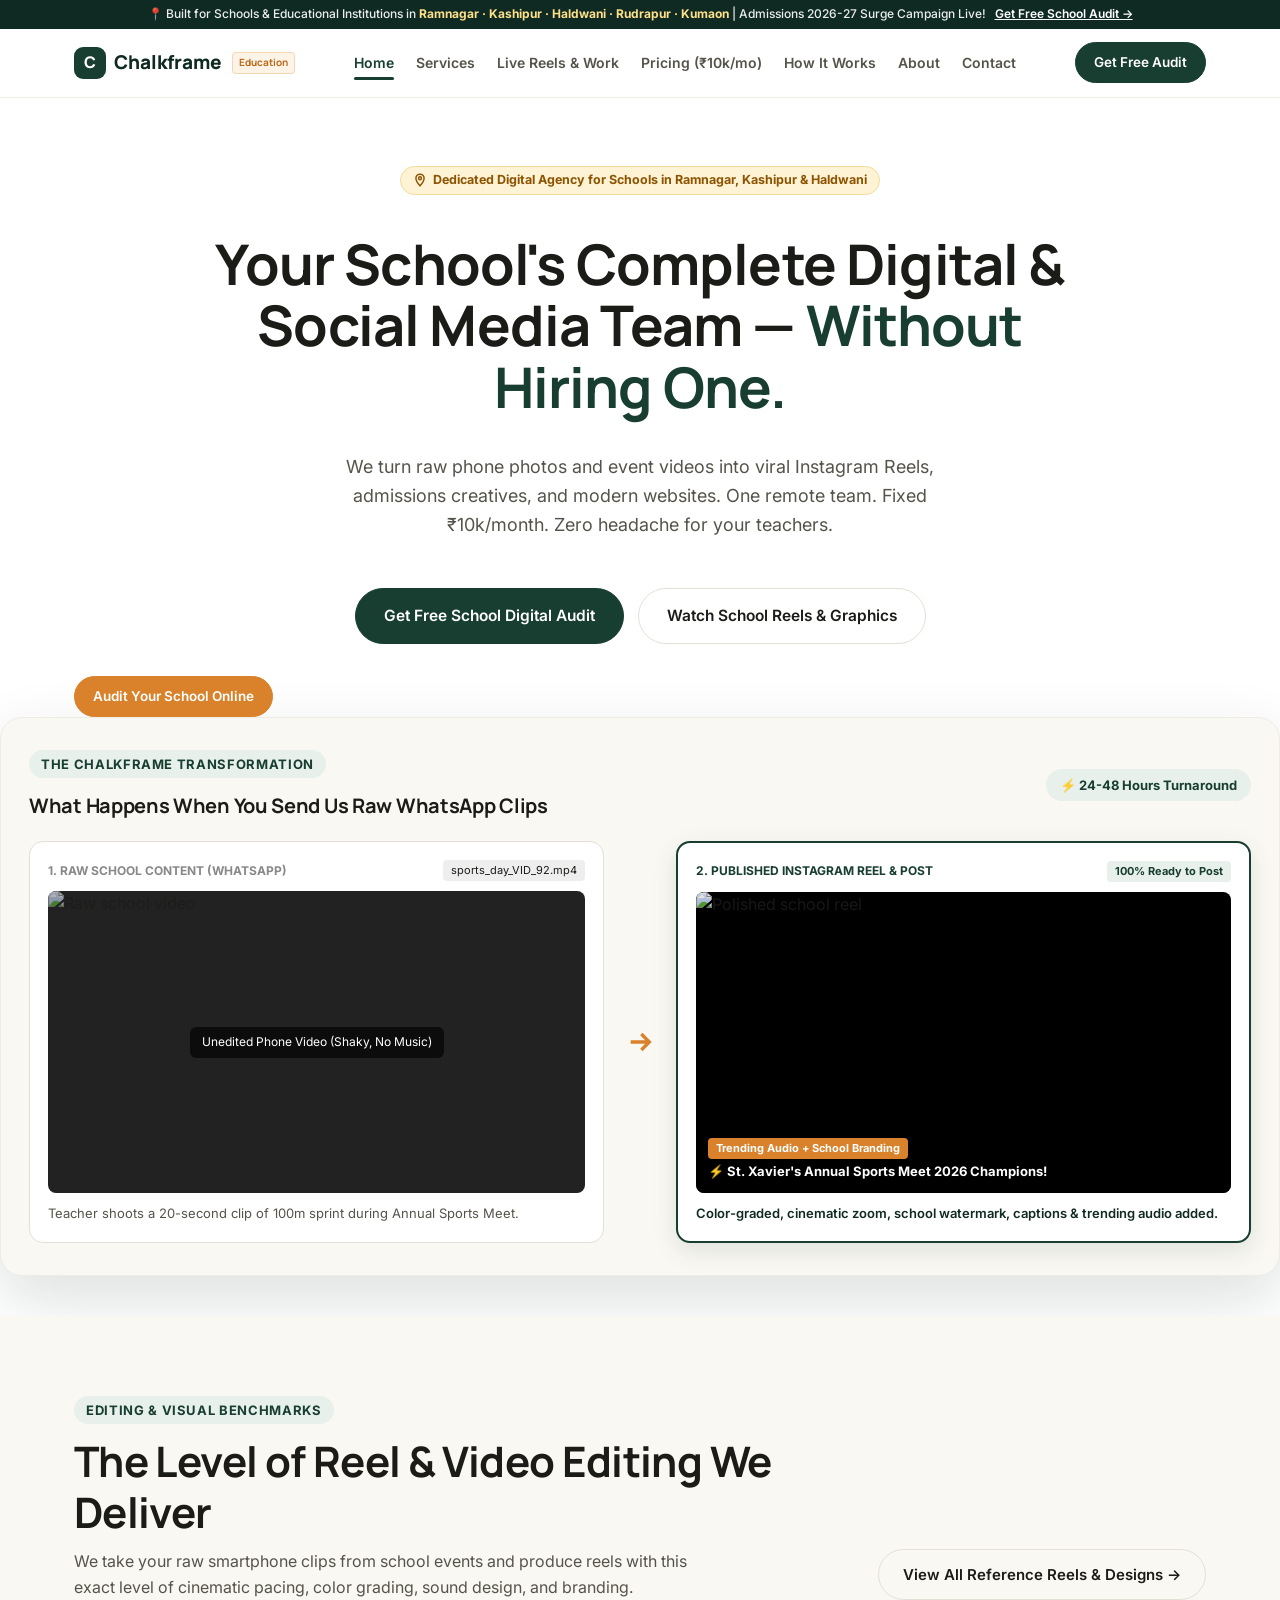
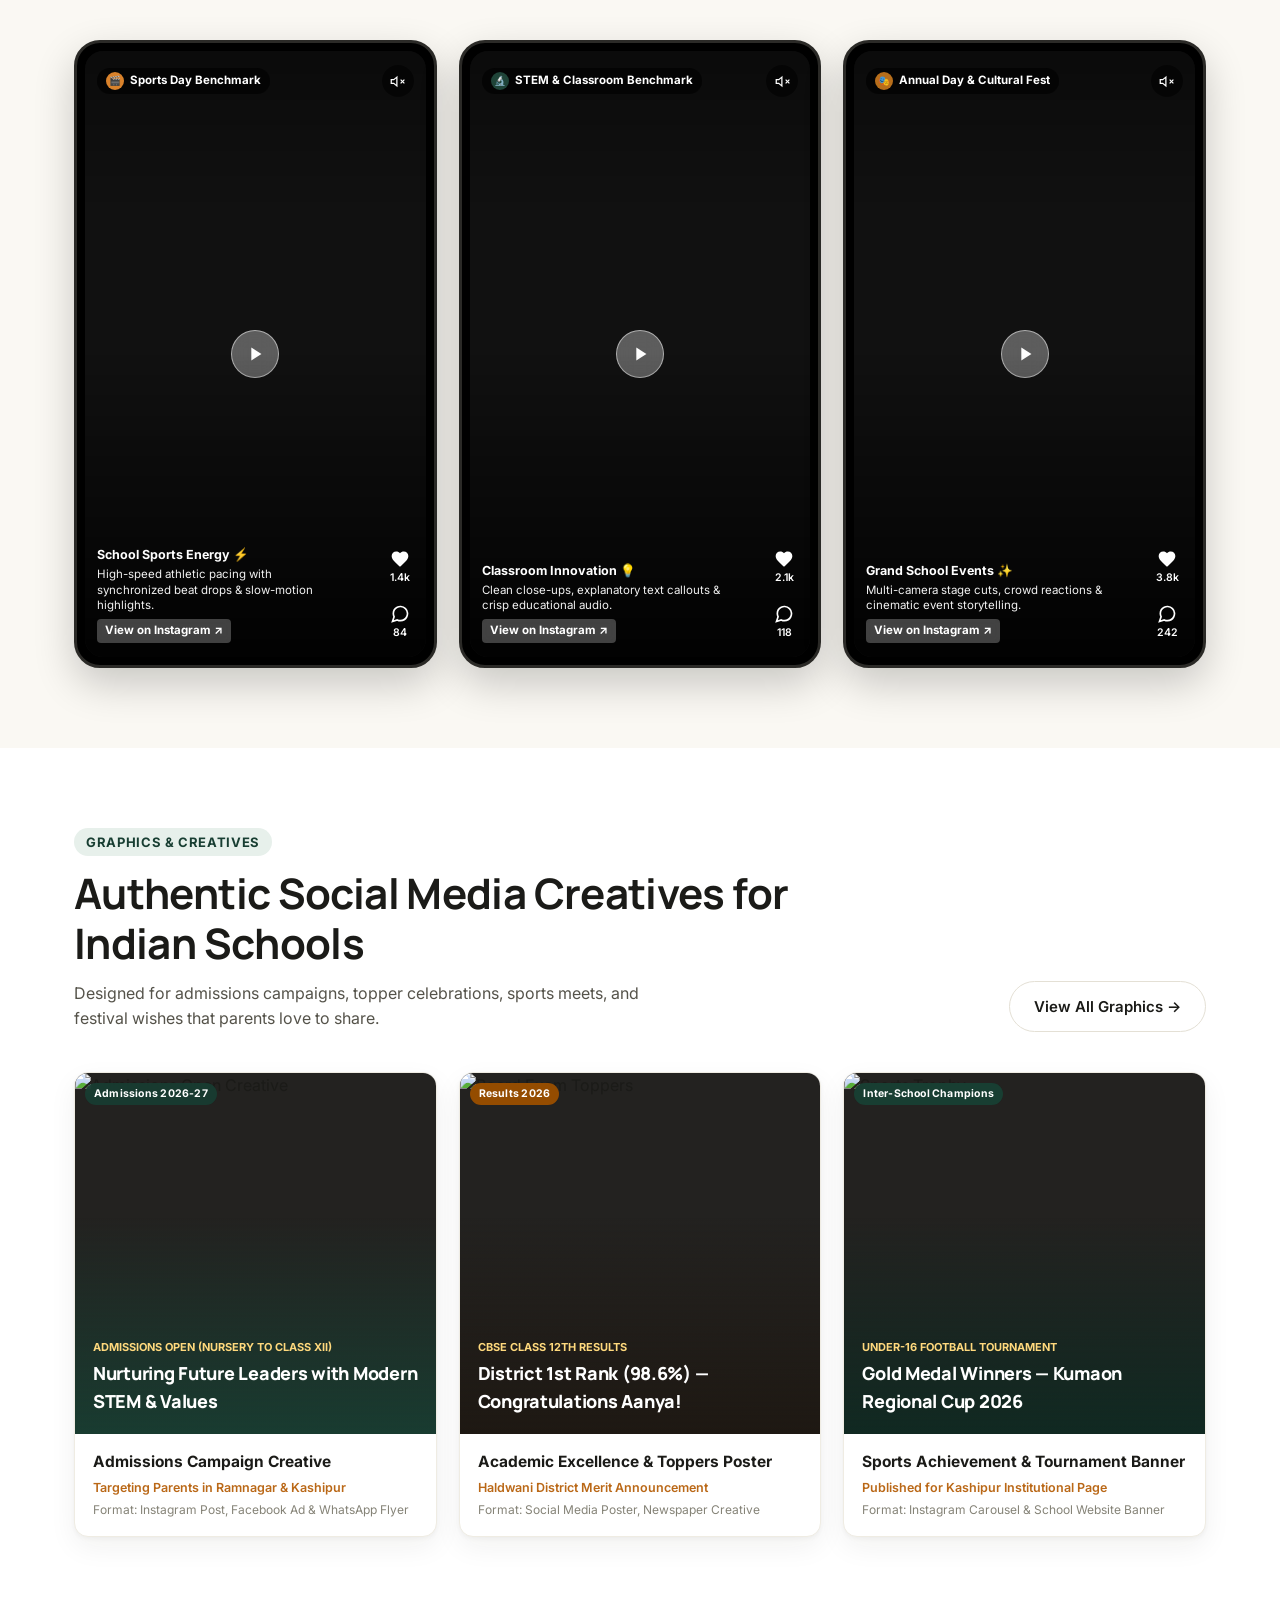
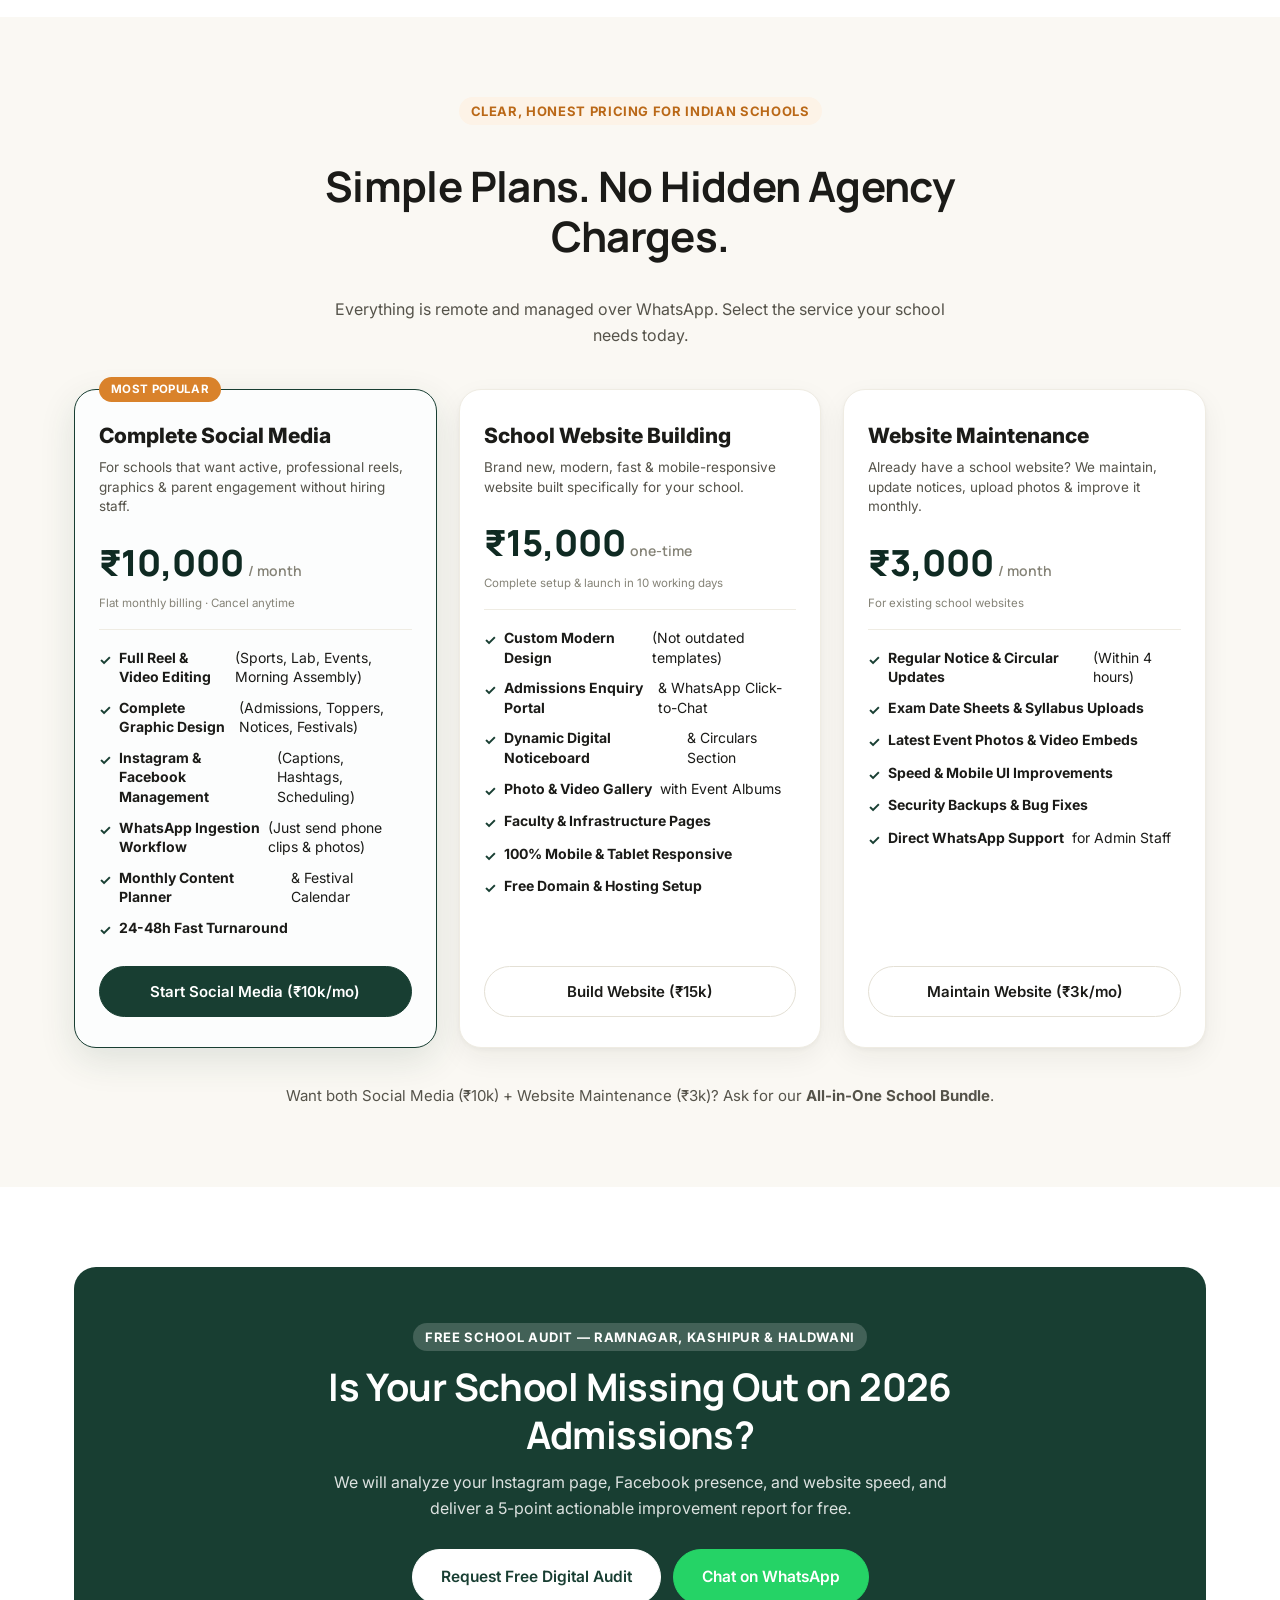
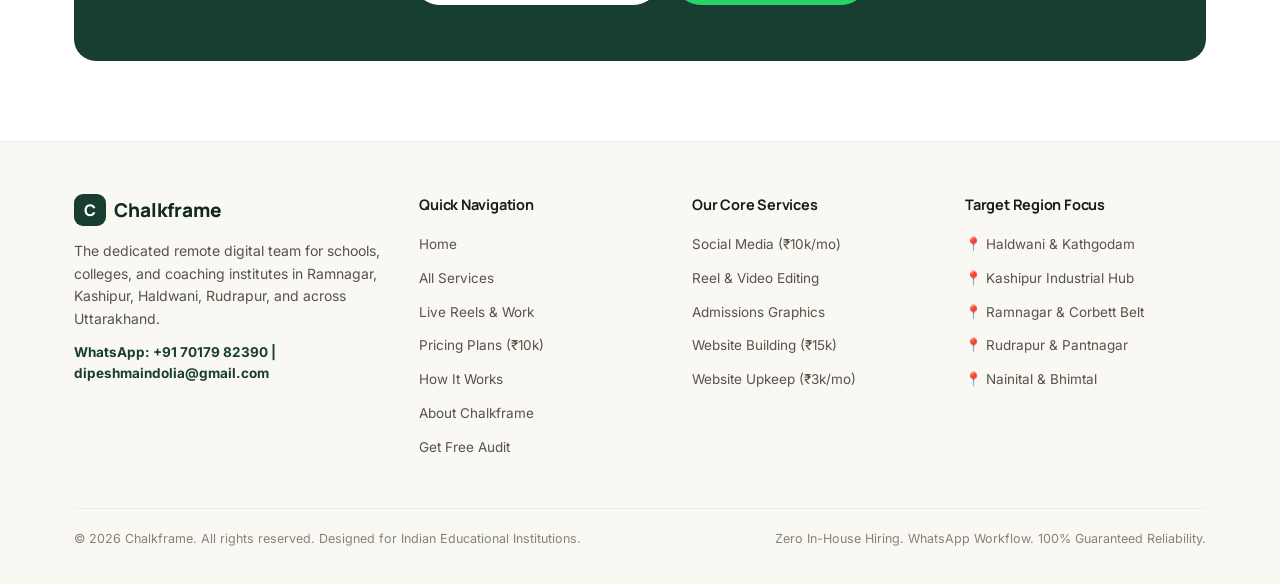
==== index.html @ 644c6abd "feat(reels): replace starting reels with new Instagram reference links (Dcc6loZgeNt, DcQQPinu0R0, Da" ====
<!DOCTYPE html>
<html lang="en">
<head>
<meta charset="UTF-8">
<meta name="viewport" content="width=device-width, initial-scale=1.0">
<title>Chalkframe — Remote Digital Team for Schools in Haldwani, Kashipur & Ramnagar</title>
<meta name="description" content="Chalkframe handles complete social media (₹10k/mo), reel editing, graphic design, website building (₹15k) and website maintenance (₹3k/mo) for Indian schools in Haldwani, Kashipur, Ramnagar.">
<link rel="preconnect" href="https://fonts.googleapis.com">
<link rel="preconnect" href="https://fonts.gstatic.com" crossorigin>
<link href="https://fonts.googleapis.com/css2?family=Manrope:wght@500;600;700;800&family=Inter:wght@400;500;600;700&display=swap" rel="stylesheet">
<link rel="stylesheet" href="css/style.css">
</head>
<body>
<div class="top-bar">
  <span>📍 Built for Schools & Educational Institutions in <strong>Ramnagar · Kashipur · Haldwani · Rudrapur · Kumaon</strong> | Admissions 2026-27 Surge Campaign Live! <a href="contact.html">Get Free School Audit →</a></span>
</div>
<header id="siteHeader">
  <nav class="wrap">
    <a href="index.html" class="brand">
      <span class="brand-mark">C</span>Chalkframe<span class="brand-tag">Education</span>
    </a>
    <div class="nav-links">
      <a href="index.html" class="active">Home</a>
      <a href="services.html" class="">Services</a>
      <a href="portfolio.html" class="">Live Reels &amp; Work</a>
      <a href="pricing.html" class="">Pricing (₹10k/mo)</a>
      <a href="how-it-works.html" class="">How It Works</a>
      <a href="about.html" class="">About</a>
      <a href="contact.html" class="">Contact</a>
    </div>
    <div class="nav-right">
      <a href="contact.html" class="btn btn-primary btn-sm">Get Free Audit</a>
      <button class="menu-btn" id="menuBtn" aria-label="Toggle navigation menu" aria-expanded="false">
        <span class="hamburger-icon"></span>
      </button>
    </div>
  </nav>
</header>

<!-- MOBILE NAVIGATION DRAWER (FULL-SCREEN, HIGH-CONTRAST & TOUCH-FRIENDLY) -->
<div class="mobile-drawer" id="mobileMenu" aria-hidden="true">
  <div class="mobile-drawer-header">
    <a href="index.html" class="brand">
      <span class="brand-mark">C</span>Chalkframe<span class="brand-tag">Menu</span>
    </a>
    <button class="close-menu-btn" id="closeMenuBtn" aria-label="Close navigation menu">
      ✕ Close
    </button>
  </div>
  <div class="mobile-drawer-content">
    <div class="mobile-drawer-links">
      <a href="index.html" class="mobile-nav-link active">
        <span class="nav-icon">🏠</span>
        <div class="nav-link-text">
          <div class="nav-link-title">Home</div>
          <div class="nav-link-sub">Overview, transformation &amp; highlights</div>
        </div>
      </a>
      <a href="services.html" class="mobile-nav-link ">
        <span class="nav-icon">⚡</span>
        <div class="nav-link-text">
          <div class="nav-link-title">All Services</div>
          <div class="nav-link-sub">Social media, reels, graphics &amp; websites</div>
        </div>
      </a>
      <a href="portfolio.html" class="mobile-nav-link ">
        <span class="nav-icon">🎬</span>
        <div class="nav-link-text">
          <div class="nav-link-title">Live Reels &amp; Work</div>
          <div class="nav-link-sub">Playable video reels &amp; poster designs</div>
        </div>
      </a>
      <a href="pricing.html" class="mobile-nav-link ">
        <span class="nav-icon">💰</span>
        <div class="nav-link-text">
          <div class="nav-link-title">Pricing Plans</div>
          <div class="nav-link-sub">₹10k Social Media · ₹15k Website · ₹3k Maint.</div>
        </div>
      </a>
      <a href="how-it-works.html" class="mobile-nav-link ">
        <span class="nav-icon">🔄</span>
        <div class="nav-link-text">
          <div class="nav-link-title">How It Works</div>
          <div class="nav-link-sub">Simple WhatsApp workflow &amp; turnaround SLAs</div>
        </div>
      </a>
      <a href="about.html" class="mobile-nav-link ">
        <span class="nav-icon">🏫</span>
        <div class="nav-link-text">
          <div class="nav-link-title">About Chalkframe</div>
          <div class="nav-link-sub">Our mission for Kumaon &amp; Indian schools</div>
        </div>
      </a>
      <a href="contact.html" class="mobile-nav-link ">
        <span class="nav-icon">📞</span>
        <div class="nav-link-text">
          <div class="nav-link-title">Contact &amp; Free Audit</div>
          <div class="nav-link-sub">Get your 5-point school digital report</div>
        </div>
      </a>
    </div>

    <div class="mobile-drawer-cta">
      <a href="contact.html" class="btn btn-primary btn-lg" style="width: 100%; margin-bottom: 10px;">
        ⚡ Get Free School Audit
      </a>
      <a href="https://wa.me/917017982390?text=Hello%20Chalkframe,%20we%20want%20to%20know%20about%20your%20school%20social%20media%20and%20website%20services." class="btn btn-whatsapp btn-lg" target="_blank" rel="noopener" style="width: 100%;">
        💬 Chat on WhatsApp
      </a>
    </div>
  </div>
</div>
<main>
  <!-- HERO SECTION -->
  <section style="padding: 68px 0 40px;">
    <div class="wrap">
      <div class="section-head center" style="margin-bottom: 32px;">
        <div class="regional-badge">
          <svg width="14" height="14" viewBox="0 0 24 24" fill="none" stroke="currentColor" stroke-width="2.5"><path d="M12 2C8.13 2 5 5.13 5 9c0 5.25 7 13 7 13s7-7.75 7-13c0-3.87-3.13-7-7-7z"/><circle cx="12" cy="9" r="2.5"/></svg>
          Dedicated Digital Agency for Schools in Ramnagar, Kashipur &amp; Haldwani
        </div>
        <h1 style="font-size: clamp(32px, 5.2vw, 56px); line-height: 1.1; max-width: 860px; text-align: center;">
          Your School's Complete Digital &amp; Social Media Team — <span style="color: var(--pine);">Without Hiring One.</span>
        </h1>
        <p class="section-sub" style="font-size: 18px; text-align: center; max-width: 660px;">
          We turn raw phone photos and event videos into viral Instagram Reels, admissions creatives, and modern websites. One remote team. Fixed ₹10k/month. Zero headache for your teachers.
        </p>
        <div style="display: flex; gap: 14px; justify-content: center; margin-top: 24px; flex-wrap: wrap;">
          <a href="contact.html" class="btn btn-primary btn-lg">Get Free School Digital Audit</a>
          <a href="portfolio.html" class="btn btn-ghost btn-lg">Watch School Reels &amp; Graphics</a>
        </div>
      </div>

      
        <a href="contact.html" class="btn btn-secondary btn-sm" style="flex:none;">Audit Your School Online</a>
      </div>

      <!-- BEFORE & AFTER CONTENT TRANSFORMATION BOX -->
      <div style="background: var(--paper-warm); border: 1.5px solid var(--border-soft); border-radius: var(--radius-l); padding: 32px 28px; box-shadow: var(--shadow-panel);" class="reveal">
        <div style="display: flex; justify-content: space-between; align-items: center; margin-bottom: 20px; flex-wrap: wrap; gap: 12px;">
          <div>
            <span class="eyebrow">The Chalkframe Transformation</span>
            <h3 style="font-size: 20px;">What Happens When You Send Us Raw WhatsApp Clips</h3>
          </div>
          <div style="background: var(--pine-tint); color: var(--pine); font-weight: 700; font-size: 13px; padding: 6px 14px; border-radius: 999px;">
            ⚡ 24-48 Hours Turnaround
          </div>
        </div>

        <div style="display: grid; grid-template-columns: 1fr auto 1fr; gap: 20px; align-items: center;" class="reveal">
          <div style="background: #fff; border: 1px solid var(--border); border-radius: var(--radius-m); padding: 18px;">
            <div style="display: flex; align-items: center; justify-content: space-between; margin-bottom: 10px;">
              <span style="font-size: 12px; font-weight: 700; color: #888; text-transform: uppercase;">1. Raw School Content (WhatsApp)</span>
              <span style="font-size: 11px; background: #eee; padding: 2px 8px; border-radius: 4px;">sports_day_VID_92.mp4</span>
            </div>
            <div style="position: relative; aspect-ratio: 16/9; background: #222; border-radius: 8px; overflow: hidden; display: flex; align-items: center; justify-content: center;">
              <img src="https://images.unsplash.com/photo-1577896851231-70ef18881754?w=600&auto=format&fit=crop&q=80" alt="Raw school video" style="width: 100%; height: 100%; object-fit: cover; opacity: 0.65;">
              <div style="position: absolute; background: rgba(0,0,0,0.65); padding: 6px 12px; border-radius: 6px; color: #fff; font-size: 12px;">
                Unedited Phone Video (Shaky, No Music)
              </div>
            </div>
            <p style="font-size: 13px; color: var(--ink-soft); margin-top: 10px;">
              Teacher shoots a 20-second clip of 100m sprint during Annual Sports Meet.
            </p>
          </div>

          <div style="color: var(--marigold); font-size: 28px; font-weight: 800; text-align: center;">
            <svg width="32" height="32" viewBox="0 0 24 24" fill="none" stroke="currentColor" stroke-width="2.5"><path d="M5 12h14M13 6l6 6-6 6"/></svg>
          </div>

          <div style="background: #fff; border: 2px solid var(--pine); border-radius: var(--radius-m); padding: 18px; box-shadow: 0 8px 24px rgba(24, 62, 50, 0.12);">
            <div style="display: flex; align-items: center; justify-content: space-between; margin-bottom: 10px;">
              <span style="font-size: 12px; font-weight: 700; color: var(--pine); text-transform: uppercase;">2. Published Instagram Reel &amp; Post</span>
              <span style="font-size: 11px; background: var(--pine-tint); color: var(--pine); padding: 2px 8px; border-radius: 4px; font-weight: 700;">100% Ready to Post</span>
            </div>
            <div style="position: relative; aspect-ratio: 16/9; background: #000; border-radius: 8px; overflow: hidden; display: flex; align-items: center; justify-content: center;">
              <img src="https://images.unsplash.com/photo-1546410531-bb4caa6b424d?w=600&auto=format&fit=crop&q=80" alt="Polished school reel" style="width: 100%; height: 100%; object-fit: cover;">
              <div style="position: absolute; inset: 0; background: linear-gradient(180deg, rgba(0,0,0,0.1), rgba(0,0,0,0.7)); display: flex; flex-direction: column; justify-content: flex-end; padding: 12px; color: #fff;">
                <span style="font-size: 11px; background: var(--marigold); color: #fff; padding: 2px 8px; border-radius: 4px; display: inline-block; width: fit-content; font-weight: 700;">Trending Audio + School Branding</span>
                <span style="font-size: 13px; font-weight: 700; margin-top: 2px;">⚡ St. Xavier's Annual Sports Meet 2026 Champions!</span>
              </div>
            </div>
            <p style="font-size: 13px; color: var(--pine-dark); margin-top: 10px; font-weight: 600;">
              Color-graded, cinematic zoom, school watermark, captions &amp; trending audio added.
            </p>
          </div>
        </div>
      </div>
    </div>
  </section>

    <!-- LIVE REELS & PRODUCTION BENCHMARKS -->
  <section class="bg-warm">
    <div class="wrap">
      <div class="section-head">
        <div>
          <span class="eyebrow">Editing &amp; Visual Benchmarks</span>
          <h2 class="section-title reveal">The Level of Reel &amp; Video Editing We Deliver</h2>
          <p class="section-sub reveal">We take your raw smartphone clips from school events and produce reels with this exact level of cinematic pacing, color grading, sound design, and branding.</p>
        </div>
        <a href="portfolio.html" class="btn btn-ghost">View All Reference Reels &amp; Designs →</a>
      </div>

      <div class="reels-grid">
        <!-- Reel 1 -->
        <div class="reel-phone-frame reveal">
          <div class="reel-screen">
            <video class="reel-video" loop playsinline webkit-playsinline muted poster="https://images.unsplash.com/photo-1526676037777-05a232554f77?w=500&auto=format&fit=crop&q=80">
              <source src="https://assets.mixkit.co/videos/preview/mixkit-kids-playing-and-running-in-a-field-41120-large.mp4" type="video/mp4">
            </video>
            <div class="reel-center-play">
              <svg width="22" height="22" viewBox="0 0 24 24" fill="white"><path d="M8 5v14l11-7z"/></svg>
            </div>
            <div class="reel-overlay">
              <div class="reel-top-bar">
                <div class="reel-school-tag">
                  <div class="school-avatar">🎬</div>
                  <span>Sports Day Benchmark</span>
                </div>
                <div class="reel-sound-icon" title="Toggle Sound">
                  <svg width="15" height="15" viewBox="0 0 24 24" fill="none" stroke="currentColor" stroke-width="2"><path d="M11 5L6 9H2v6h4l5 4V5z"/><line x1="23" y1="9" x2="17" y2="15"/><line x1="17" y1="9" x2="23" y2="15"/></svg>
                </div>
              </div>
              <div class="reel-bottom">
                <div class="reel-caption-side">
                  <div class="school-name">School Sports Energy ⚡</div>
                  <div class="reel-desc">High-speed athletic pacing with synchronized beat drops &amp; slow-motion highlights.</div>
                  <a href="https://www.instagram.com/reel/Dcc6loZgeNt/" target="_blank" rel="noopener" style="display:inline-flex; align-items:center; gap:4px; font-size:11.5px; background:rgba(255,255,255,0.25); backdrop-filter:blur(6px); padding:3px 8px; border-radius:4px; margin-top:5px; color:#fff; font-weight:700; pointer-events:auto;">
                    View on Instagram ↗
                  </a>
                </div>
                <div class="reel-action-bar">
                  <button class="reel-action-btn like-btn">
                    <svg viewBox="0 0 24 24" fill="currentColor"><path d="M12 21.35l-1.45-1.32C5.4 15.36 2 12.28 2 8.5 2 5.42 4.42 3 7.5 3c1.74 0 3.41.81 4.5 2.09C13.09 3.81 14.76 3 16.5 3 19.58 3 22 5.42 22 8.5c0 3.78-3.4 6.86-8.55 11.54L12 21.35z"/></svg>
                    <span class="like-count">1.4k</span>
                  </button>
                  <button class="reel-action-btn">
                    <svg viewBox="0 0 24 24" fill="none" stroke="currentColor" stroke-width="2"><path d="M21 11.5a8.38 8.38 0 0 1-.9 3.8 8.5 8.5 0 0 1-7.6 4.7 8.38 8.38 0 0 1-3.8-.9L3 21l1.9-5.7a8.38 8.38 0 0 1-.9-3.8 8.5 8.5 0 0 1 4.7-7.6 8.38 8.38 0 0 1 3.8-.9h.5a8.48 8.48 0 0 1 8 8v.5z"/></svg>
                    <span>84</span>
                  </button>
                </div>
              </div>
            </div>
          </div>
        </div>

        <!-- Reel 2 -->
        <div class="reel-phone-frame reveal">
          <div class="reel-screen">
            <video class="reel-video" loop playsinline webkit-playsinline muted poster="https://images.unsplash.com/photo-1532094349884-543bc11b234d?w=500&auto=format&fit=crop&q=80">
              <source src="https://assets.mixkit.co/videos/preview/mixkit-young-students-working-together-in-a-classroom-42417-large.mp4" type="video/mp4">
            </video>
            <div class="reel-center-play">
              <svg width="22" height="22" viewBox="0 0 24 24" fill="white"><path d="M8 5v14l11-7z"/></svg>
            </div>
            <div class="reel-overlay">
              <div class="reel-top-bar">
                <div class="reel-school-tag">
                  <div class="school-avatar" style="background:#1F4438;">🔬</div>
                  <span>STEM &amp; Classroom Benchmark</span>
                </div>
                <div class="reel-sound-icon" title="Toggle Sound">
                  <svg width="15" height="15" viewBox="0 0 24 24" fill="none" stroke="currentColor" stroke-width="2"><path d="M11 5L6 9H2v6h4l5 4V5z"/><line x1="23" y1="9" x2="17" y2="15"/><line x1="17" y1="9" x2="23" y2="15"/></svg>
                </div>
              </div>
              <div class="reel-bottom">
                <div class="reel-caption-side">
                  <div class="school-name">Classroom Innovation 💡</div>
                  <div class="reel-desc">Clean close-ups, explanatory text callouts &amp; crisp educational audio.</div>
                  <a href="https://www.instagram.com/reel/DcQQPinu0R0/" target="_blank" rel="noopener" style="display:inline-flex; align-items:center; gap:4px; font-size:11.5px; background:rgba(255,255,255,0.25); backdrop-filter:blur(6px); padding:3px 8px; border-radius:4px; margin-top:5px; color:#fff; font-weight:700; pointer-events:auto;">
                    View on Instagram ↗
                  </a>
                </div>
                <div class="reel-action-bar">
                  <button class="reel-action-btn like-btn">
                    <svg viewBox="0 0 24 24" fill="currentColor"><path d="M12 21.35l-1.45-1.32C5.4 15.36 2 12.28 2 8.5 2 5.42 4.42 3 7.5 3c1.74 0 3.41.81 4.5 2.09C13.09 3.81 14.76 3 16.5 3 19.58 3 22 5.42 22 8.5c0 3.78-3.4 6.86-8.55 11.54L12 21.35z"/></svg>
                    <span class="like-count">2.1k</span>
                  </button>
                  <button class="reel-action-btn">
                    <svg viewBox="0 0 24 24" fill="none" stroke="currentColor" stroke-width="2"><path d="M21 11.5a8.38 8.38 0 0 1-.9 3.8 8.5 8.5 0 0 1-7.6 4.7 8.38 8.38 0 0 1-3.8-.9L3 21l1.9-5.7a8.38 8.38 0 0 1-.9-3.8 8.5 8.5 0 0 1 4.7-7.6 8.38 8.38 0 0 1 3.8-.9h.5a8.48 8.48 0 0 1 8 8v.5z"/></svg>
                    <span>118</span>
                  </button>
                </div>
              </div>
            </div>
          </div>
        </div>

        <!-- Reel 3 -->
        <div class="reel-phone-frame reveal">
          <div class="reel-screen">
            <video class="reel-video" loop playsinline webkit-playsinline muted poster="https://images.unsplash.com/photo-1511671782779-c97d3d27a1d4?w=500&auto=format&fit=crop&q=80">
              <source src="https://assets.mixkit.co/videos/preview/mixkit-group-of-students-cheering-in-a-hall-42416-large.mp4" type="video/mp4">
            </video>
            <div class="reel-center-play">
              <svg width="22" height="22" viewBox="0 0 24 24" fill="white"><path d="M8 5v14l11-7z"/></svg>
            </div>
            <div class="reel-overlay">
              <div class="reel-top-bar">
                <div class="reel-school-tag">
                  <div class="school-avatar" style="background:#B76E1B;">🎭</div>
                  <span>Annual Day &amp; Cultural Fest</span>
                </div>
                <div class="reel-sound-icon" title="Toggle Sound">
                  <svg width="15" height="15" viewBox="0 0 24 24" fill="none" stroke="currentColor" stroke-width="2"><path d="M11 5L6 9H2v6h4l5 4V5z"/><line x1="23" y1="9" x2="17" y2="15"/><line x1="17" y1="9" x2="23" y2="15"/></svg>
                </div>
              </div>
              <div class="reel-bottom">
                <div class="reel-caption-side">
                  <div class="school-name">Grand School Events ✨</div>
                  <div class="reel-desc">Multi-camera stage cuts, crowd reactions &amp; cinematic event storytelling.</div>
                  <a href="https://www.instagram.com/reel/DavFQk2DOOT/" target="_blank" rel="noopener" style="display:inline-flex; align-items:center; gap:4px; font-size:11.5px; background:rgba(255,255,255,0.25); backdrop-filter:blur(6px); padding:3px 8px; border-radius:4px; margin-top:5px; color:#fff; font-weight:700; pointer-events:auto;">
                    View on Instagram ↗
                  </a>
                </div>
                <div class="reel-action-bar">
                  <button class="reel-action-btn like-btn">
                    <svg viewBox="0 0 24 24" fill="currentColor"><path d="M12 21.35l-1.45-1.32C5.4 15.36 2 12.28 2 8.5 2 5.42 4.42 3 7.5 3c1.74 0 3.41.81 4.5 2.09C13.09 3.81 14.76 3 16.5 3 19.58 3 22 5.42 22 8.5c0 3.78-3.4 6.86-8.55 11.54L12 21.35z"/></svg>
                    <span class="like-count">3.8k</span>
                  </button>
                  <button class="reel-action-btn">
                    <svg viewBox="0 0 24 24" fill="none" stroke="currentColor" stroke-width="2"><path d="M21 11.5a8.38 8.38 0 0 1-.9 3.8 8.5 8.5 0 0 1-7.6 4.7 8.38 8.38 0 0 1-3.8-.9L3 21l1.9-5.7a8.38 8.38 0 0 1-.9-3.8 8.5 8.5 0 0 1 4.7-7.6 8.38 8.38 0 0 1 3.8-.9h.5a8.48 8.48 0 0 1 8 8v.5z"/></svg>
                    <span>242</span>
                  </button>
                </div>
              </div>
            </div>
          </div>
        </div>
      </div>
    </div>
  </section>

  <!-- INDIAN SCHOOL GRAPHICS SHOWCASE -->
  <section>
    <div class="wrap">
      <div class="section-head">
        <div>
          <span class="eyebrow">Graphics &amp; Creatives</span>
          <h2 class="section-title reveal">Authentic Social Media Creatives for Indian Schools</h2>
          <p class="section-sub reveal">Designed for admissions campaigns, topper celebrations, sports meets, and festival wishes that parents love to share.</p>
        </div>
        <a href="portfolio.html" class="btn btn-ghost">View All Graphics →</a>
      </div>

      <div class="graphics-grid">
        <!-- Graphic 1: Admissions Open 2026-27 -->
        <div class="graphic-card reveal">
          <div class="graphic-poster-wrap">
            <img class="graphic-img" src="https://images.unsplash.com/photo-1580582932707-520aed937b7b?w=600&auto=format&fit=crop&q=80" alt="Admissions Open Creative">
            <span class="graphic-badge-tag">Admissions 2026-27</span>
            <div style="position: absolute; inset: 0; background: linear-gradient(180deg, transparent 40%, rgba(24,62,50,0.92) 100%); display: flex; flex-direction: column; justify-content: flex-end; padding: 18px; color: #fff;">
              <span style="font-size: 11px; color: #FFD97D; font-weight: 700; text-transform: uppercase;">Admissions Open (Nursery to Class XII)</span>
              <h4 style="font-size: 18px; font-weight: 800; color: #fff; margin-top: 4px;">Nurturing Future Leaders with Modern STEM &amp; Values</h4>
            </div>
          </div>
          <div class="graphic-info">
            <div class="graphic-title">Admissions Campaign Creative</div>
            <div class="graphic-location">Targeting Parents in Ramnagar &amp; Kashipur</div>
            <div class="graphic-meta">Format: Instagram Post, Facebook Ad &amp; WhatsApp Flyer</div>
          </div>
        </div>

        <!-- Graphic 2: Board Exam Toppers -->
        <div class="graphic-card reveal">
          <div class="graphic-poster-wrap">
            <img class="graphic-img" src="https://images.unsplash.com/photo-1523240795612-9a054b0db644?w=600&auto=format&fit=crop&q=80" alt="Board Exam Toppers">
            <span class="graphic-badge-tag" style="background: #944C00;">Results 2026</span>
            <div style="position: absolute; inset: 0; background: linear-gradient(180deg, transparent 40%, rgba(30,24,18,0.94) 100%); display: flex; flex-direction: column; justify-content: flex-end; padding: 18px; color: #fff;">
              <span style="font-size: 11px; color: #FFD97D; font-weight: 700; text-transform: uppercase;">CBSE Class 12th Results</span>
              <h4 style="font-size: 18px; font-weight: 800; color: #fff; margin-top: 4px;">District 1st Rank (98.6%) — Congratulations Aanya!</h4>
            </div>
          </div>
          <div class="graphic-info">
            <div class="graphic-title">Academic Excellence &amp; Toppers Poster</div>
            <div class="graphic-location">Haldwani District Merit Announcement</div>
            <div class="graphic-meta">Format: Social Media Poster, Newspaper Creative</div>
          </div>
        </div>

        <!-- Graphic 3: Sports Day / Inter-School Trophy -->
        <div class="graphic-card reveal">
          <div class="graphic-poster-wrap">
            <img class="graphic-img" src="https://images.unsplash.com/photo-1574629810360-7efbbe195018?w=600&auto=format&fit=crop&q=80" alt="Sports Trophy">
            <span class="graphic-badge-tag" style="background: var(--pine);">Inter-School Champions</span>
            <div style="position: absolute; inset: 0; background: linear-gradient(180deg, transparent 40%, rgba(15,42,34,0.92) 100%); display: flex; flex-direction: column; justify-content: flex-end; padding: 18px; color: #fff;">
              <span style="font-size: 11px; color: #FFD97D; font-weight: 700; text-transform: uppercase;">Under-16 Football Tournament</span>
              <h4 style="font-size: 18px; font-weight: 800; color: #fff; margin-top: 4px;">Gold Medal Winners — Kumaon Regional Cup 2026</h4>
            </div>
          </div>
          <div class="graphic-info">
            <div class="graphic-title">Sports Achievement &amp; Tournament Banner</div>
            <div class="graphic-location">Published for Kashipur Institutional Page</div>
            <div class="graphic-meta">Format: Instagram Carousel &amp; School Website Banner</div>
          </div>
        </div>
      </div>
    </div>
  </section>

  <!-- TRANSPARENT PRICING SECTION (10K / 15K / 3K) -->
  <section id="pricing-section" class="bg-warm">
    <div class="wrap">
      <div class="section-head center">
        <span class="eyebrow eyebrow-amber">Clear, Honest Pricing for Indian Schools</span>
        <h2 class="section-title reveal">Simple Plans. No Hidden Agency Charges.</h2>
        <p class="section-sub reveal">Everything is remote and managed over WhatsApp. Select the service your school needs today.</p>
      </div>

      <div class="pricing-grid-3">
        <!-- Plan 1: 10K Social Media Whole Thing -->
        <div class="price-card featured reveal">
          <span class="price-tag-badge">Most Popular</span>
          <div class="price-title">Complete Social Media</div>
          <div class="price-subtitle">For schools that want active, professional reels, graphics &amp; parent engagement without hiring staff.</div>
          
          <div class="price-amount-box">
            <div class="price-num">₹10,000 <small>/ month</small></div>
            <div class="price-gst">Flat monthly billing · Cancel anytime</div>
          </div>

          <ul class="price-features">
            <li><span class="check">✓</span> <strong>Full Reel &amp; Video Editing</strong> (Sports, Lab, Events, Morning Assembly)</li>
            <li><span class="check">✓</span> <strong>Complete Graphic Design</strong> (Admissions, Toppers, Notices, Festivals)</li>
            <li><span class="check">✓</span> <strong>Instagram &amp; Facebook Management</strong> (Captions, Hashtags, Scheduling)</li>
            <li><span class="check">✓</span> <strong>WhatsApp Ingestion Workflow</strong> (Just send phone clips &amp; photos)</li>
            <li><span class="check">✓</span> <strong>Monthly Content Planner</strong> &amp; Festival Calendar</li>
            <li><span class="check">✓</span> <strong>24-48h Fast Turnaround</strong></li>
          </ul>

          <a href="contact.html?plan=social10k" class="btn btn-primary">Start Social Media (₹10k/mo)</a>
        </div>

        <!-- Plan 2: 15K Website Building -->
        <div class="price-card reveal">
          <div class="price-title">School Website Building</div>
          <div class="price-subtitle">Brand new, modern, fast &amp; mobile-responsive website built specifically for your school.</div>
          
          <div class="price-amount-box">
            <div class="price-num">₹15,000 <small>one-time</small></div>
            <div class="price-gst">Complete setup &amp; launch in 10 working days</div>
          </div>

          <ul class="price-features">
            <li><span class="check">✓</span> <strong>Custom Modern Design</strong> (Not outdated templates)</li>
            <li><span class="check">✓</span> <strong>Admissions Enquiry Portal</strong> &amp; WhatsApp Click-to-Chat</li>
            <li><span class="check">✓</span> <strong>Dynamic Digital Noticeboard</strong> &amp; Circulars Section</li>
            <li><span class="check">✓</span> <strong>Photo &amp; Video Gallery</strong> with Event Albums</li>
            <li><span class="check">✓</span> <strong>Faculty &amp; Infrastructure Pages</strong></li>
            <li><span class="check">✓</span> <strong>100% Mobile &amp; Tablet Responsive</strong></li>
            <li><span class="check">✓</span> <strong>Free Domain &amp; Hosting Setup</strong></li>
          </ul>

          <a href="contact.html?plan=web15k" class="btn btn-ghost">Build Website (₹15k)</a>
        </div>

        <!-- Plan 3: 3K Website Maintenance -->
        <div class="price-card reveal">
          <div class="price-title">Website Maintenance</div>
          <div class="price-subtitle">Already have a school website? We maintain, update notices, upload photos &amp; improve it monthly.</div>
          
          <div class="price-amount-box">
            <div class="price-num">₹3,000 <small>/ month</small></div>
            <div class="price-gst">For existing school websites</div>
          </div>

          <ul class="price-features">
            <li><span class="check">✓</span> <strong>Regular Notice &amp; Circular Updates</strong> (Within 4 hours)</li>
            <li><span class="check">✓</span> <strong>Exam Date Sheets &amp; Syllabus Uploads</strong></li>
            <li><span class="check">✓</span> <strong>Latest Event Photos &amp; Video Embeds</strong></li>
            <li><span class="check">✓</span> <strong>Speed &amp; Mobile UI Improvements</strong></li>
            <li><span class="check">✓</span> <strong>Security Backups &amp; Bug Fixes</strong></li>
            <li><span class="check">✓</span> <strong>Direct WhatsApp Support</strong> for Admin Staff</li>
          </ul>

          <a href="contact.html?plan=maint3k" class="btn btn-ghost">Maintain Website (₹3k/mo)</a>
        </div>
      </div>

      <div style="margin-top: 36px; text-align: center;" class="reveal">
        <p style="font-size: 15px; color: var(--ink-soft);">
          Want both Social Media (₹10k) + Website Maintenance (₹3k)? Ask for our <strong>All-in-One School Bundle</strong>.
        </p>
      </div>
    </div>
  </section>

  <!-- AUDIT CTA BANNER -->
  <section>
    <div class="wrap">
      <div class="cta-banner reveal">
        <span class="eyebrow eyebrow-white">Free School Audit — Ramnagar, Kashipur &amp; Haldwani</span>
        <h2>Is Your School Missing Out on 2026 Admissions?</h2>
        <p class="section-sub">We will analyze your Instagram page, Facebook presence, and website speed, and deliver a 5-point actionable improvement report for free.</p>
        <div class="cta-actions">
          <a href="contact.html" class="btn btn-white btn-lg">Request Free Digital Audit</a>
          <a href="https://wa.me/917017982390?text=Hello%20Chalkframe%20team,%20we%20want%20a%20Free%20Digital%20Audit%20for%20our%20school." class="btn btn-whatsapp btn-lg" target="_blank" rel="noopener">Chat on WhatsApp</a>
        </div>
      </div>
    </div>
  </section>
</main>

<footer>
  <div class="wrap">
    <div class="footer-grid">
      <div class="footer-col">
        <a href="index.html" class="brand" style="margin-bottom: 14px;">
          <span class="brand-mark">C</span>Chalkframe
        </a>
        <p style="font-size: 14px; color: var(--ink-soft); line-height: 1.6; margin-top: 10px;">
          The dedicated remote digital team for schools, colleges, and coaching institutes in Ramnagar, Kashipur, Haldwani, Rudrapur, and across Uttarakhand.
        </p>
        <p style="font-size: 13.5px; font-weight: 700; color: var(--pine); margin-top: 12px;">
          WhatsApp: +91 70179 82390 | dipeshmaindolia@gmail.com
        </p>
      </div>

      <div class="footer-col">
        <h4>Quick Navigation</h4>
        <ul class="footer-links-list">
          <li><a href="index.html">Home</a></li>
          <li><a href="services.html">All Services</a></li>
          <li><a href="portfolio.html">Live Reels &amp; Work</a></li>
          <li><a href="pricing.html">Pricing Plans (₹10k)</a></li>
          <li><a href="how-it-works.html">How It Works</a></li>
          <li><a href="about.html">About Chalkframe</a></li>
          <li><a href="contact.html">Get Free Audit</a></li>
        </ul>
      </div>

      <div class="footer-col">
        <h4>Our Core Services</h4>
        <ul class="footer-links-list">
          <li><a href="services.html#social">Social Media (₹10k/mo)</a></li>
          <li><a href="services.html#reels">Reel &amp; Video Editing</a></li>
          <li><a href="services.html#graphics">Admissions Graphics</a></li>
          <li><a href="services.html#website">Website Building (₹15k)</a></li>
          <li><a href="services.html#maintenance">Website Upkeep (₹3k/mo)</a></li>
        </ul>
      </div>

      <div class="footer-col">
        <h4>Target Region Focus</h4>
        <ul class="footer-links-list">
          <li><span style="font-size: 13.5px; color: var(--ink-soft);">📍 Haldwani &amp; Kathgodam</span></li>
          <li><span style="font-size: 13.5px; color: var(--ink-soft);">📍 Kashipur Industrial Hub</span></li>
          <li><span style="font-size: 13.5px; color: var(--ink-soft);">📍 Ramnagar &amp; Corbett Belt</span></li>
          <li><span style="font-size: 13.5px; color: var(--ink-soft);">📍 Rudrapur &amp; Pantnagar</span></li>
          <li><span style="font-size: 13.5px; color: var(--ink-soft);">📍 Nainital &amp; Bhimtal</span></li>
        </ul>
      </div>
    </div>

    <div class="footer-bottom">
      <div>© 2026 Chalkframe. All rights reserved. Designed for Indian Educational Institutions.</div>
      <div>Zero In-House Hiring. WhatsApp Workflow. 100% Guaranteed Reliability.</div>
    </div>
  </div>
</footer>

<div class="sticky-wa-bar">
  <a href="https://wa.me/917017982390?text=Hello%20Chalkframe,%20we%20want%20to%20know%20about%20your%20school%20social%20media%20and%20website%20services." class="btn btn-whatsapp btn-sm" target="_blank" rel="noopener">
    💬 WhatsApp Enquiry
  </a>
  <a href="contact.html" class="btn btn-primary btn-sm">
    ⚡ Free School Audit
  </a>
</div>

<script src="js/main.js"></script>
</body>
</html>
---- css/style.css ----
﻿:root {
  --ink: #1B1B18;
  --ink-soft: #55534A;
  --ink-faint: #858377;
  --paper: #FFFFFF;
  --paper-warm: #FAF8F3;
  --paper-deep: #F3EFE6;
  --border: #E4E0D5;
  --border-soft: #EFECE3;
  --pine: #183E32;
  --pine-dark: #0F2A22;
  --pine-light: #265949;
  --pine-tint: #E7F0EB;
  --marigold: #D9822B;
  --marigold-dark: #BA6817;
  --marigold-tint: #FDF3E7;
  --accent-red: #E04D38;
  --radius-s: 8px;
  --radius-m: 14px;
  --radius-l: 22px;
  --shadow-card: 0 2px 4px rgba(27, 27, 24, 0.04), 0 10px 28px rgba(27, 27, 24, 0.06);
  --shadow-hover: 0 16px 36px rgba(24, 62, 50, 0.12);
  --shadow-panel: 0 24px 64px rgba(15, 42, 34, 0.14);
  --max: 1180px;
}

*, *::before, *::after {
  box-sizing: border-box;
}

html {
  scroll-behavior: smooth;
  -webkit-text-size-adjust: 100%;
}

body {
  margin: 0;
  padding: 0;
  width: 100%;
  overflow-x: hidden;
  font-family: 'Inter', -apple-system, BlinkMacSystemFont, 'Segoe UI', Roboto, sans-serif;
  color: var(--ink);
  background: var(--paper);
  -webkit-font-smoothing: antialiased;
  line-height: 1.55;
}

h1, h2, h3, h4, h5 {
  font-family: 'Manrope', sans-serif;
  font-weight: 700;
  margin: 0;
  letter-spacing: -0.015em;
  color: var(--ink);
}

p { margin: 0; }
a { color: inherit; text-decoration: none; -webkit-tap-highlight-color: transparent; }
img, svg, video { display: block; max-width: 100%; height: auto; }
button { font-family: inherit; cursor: pointer; -webkit-tap-highlight-color: transparent; }
ul { margin: 0; padding: 0; list-style: none; }

.wrap {
  max-width: var(--max);
  margin: 0 auto;
  padding: 0 24px;
  width: 100%;
}
@media (max-width: 600px) {
  .wrap { padding: 0 16px; }
}

section { padding: 80px 0; }
@media (max-width: 768px) { section { padding: 48px 0; } }

.bg-warm { background: var(--paper-warm); }
.bg-deep { background: var(--paper-deep); }
.bg-pine { background: var(--pine); color: #fff; }
.bg-pine h1, .bg-pine h2, .bg-pine h3 { color: #fff; }

.eyebrow {
  font-size: 13px;
  color: var(--pine);
  font-weight: 700;
  text-transform: uppercase;
  letter-spacing: 0.05em;
  margin-bottom: 12px;
  display: inline-flex;
  align-items: center;
  gap: 8px;
  background: var(--pine-tint);
  padding: 4px 12px;
  border-radius: 999px;
}
.eyebrow.eyebrow-amber {
  color: var(--marigold-dark);
  background: var(--marigold-tint);
}
.eyebrow.eyebrow-white {
  color: #fff;
  background: rgba(255, 255, 255, 0.18);
}

h2.section-title {
  font-size: clamp(24px, 3.8vw, 42px);
  line-height: 1.2;
  max-width: 740px;
}

.section-sub {
  margin-top: 12px;
  font-size: 16px;
  color: var(--ink-soft);
  max-width: 620px;
  line-height: 1.6;
}
@media (max-width: 600px) {
  .section-sub { font-size: 15px; }
}

.section-head {
  display: flex;
  justify-content: space-between;
  align-items: flex-end;
  gap: 24px;
  margin-bottom: 40px;
}
.section-head.center {
  text-align: center;
  flex-direction: column;
  align-items: center;
}
.section-head.center h2, .section-head.center .section-sub {
  margin-left: auto;
  margin-right: auto;
}

@media (max-width: 768px) {
  .section-head { flex-direction: column; align-items: flex-start; gap: 14px; margin-bottom: 28px; }
  .section-head.center { align-items: center; text-align: center; }
}

/* Regional Location Tag */
.regional-badge {
  display: inline-flex;
  align-items: center;
  gap: 6px;
  background: #FFF3D6;
  border: 1px solid #F3DB9A;
  color: #8C5300;
  font-size: 12.5px;
  font-weight: 700;
  padding: 5px 12px;
  border-radius: 999px;
  margin-bottom: 14px;
  text-align: center;
  line-height: 1.35;
}
@media (max-width: 600px) {
  .regional-badge { font-size: 11.5px; padding: 4px 10px; }
}

/* Buttons */
.btn {
  display: inline-flex;
  align-items: center;
  justify-content: center;
  gap: 8px;
  padding: 13px 24px;
  border-radius: 999px;
  font-weight: 600;
  font-size: 15px;
  border: 1.5px solid transparent;
  transition: all .18s ease;
  white-space: nowrap;
  cursor: pointer;
  touch-action: manipulation;
}
.btn-primary {
  background: var(--pine);
  color: #fff;
  border-color: var(--pine);
}
.btn-primary:hover, .btn-primary:active {
  background: var(--pine-dark);
  border-color: var(--pine-dark);
  transform: translateY(-1px);
  box-shadow: 0 4px 14px rgba(24, 62, 50, 0.25);
}
.btn-secondary {
  background: var(--marigold);
  color: #fff;
  border-color: var(--marigold);
}
.btn-secondary:hover, .btn-secondary:active {
  background: var(--marigold-dark);
  border-color: var(--marigold-dark);
  transform: translateY(-1px);
}
.btn-ghost {
  background: transparent;
  color: var(--ink);
  border-color: var(--border);
}
.btn-ghost:hover, .btn-ghost:active {
  border-color: var(--ink);
  background: rgba(0, 0, 0, 0.02);
}
.btn-white {
  background: #fff;
  color: var(--pine);
  border-color: #fff;
}
.btn-white:hover, .btn-white:active {
  background: var(--paper-warm);
}
.btn-whatsapp {
  background: #25D366;
  color: #fff;
  border-color: #25D366;
}
.btn-whatsapp:hover, .btn-whatsapp:active {
  background: #20BA5A;
  border-color: #20BA5A;
}
.btn-sm { padding: 9px 18px; font-size: 13.5px; }
.btn-lg { padding: 15px 28px; font-size: 15.5px; }

@media (max-width: 500px) {
  .btn-lg { width: 100%; padding: 14px 20px; font-size: 15px; }
}

/* ---------- HEADER & TOP BAR ---------- */
header {
  position: sticky;
  top: 0;
  z-index: 100;
  background: rgba(255, 255, 255, 0.98);
  backdrop-filter: blur(12px);
  border-bottom: 1.5px solid var(--border-soft);
}
.top-bar {
  background: var(--pine-dark);
  color: rgba(255, 255, 255, 0.92);
  font-size: 12px;
  padding: 6px 12px;
  text-align: center;
  font-weight: 500;
  line-height: 1.4;
}
.top-bar strong { color: #FFE08A; }
.top-bar a { color: #fff; text-decoration: underline; margin-left: 6px; font-weight: 600; white-space: nowrap; }

nav.wrap {
  display: flex;
  align-items: center;
  justify-content: space-between;
  height: 68px;
}
.brand {
  display: flex;
  align-items: center;
  gap: 8px;
  font-family: 'Manrope', sans-serif;
  font-weight: 800;
  font-size: 19px;
  color: var(--pine-dark);
}
.brand-mark {
  width: 32px;
  height: 32px;
  border-radius: 9px;
  background: var(--pine);
  display: flex;
  align-items: center;
  justify-content: center;
  color: #fff;
  font-size: 16px;
  font-weight: 800;
  flex: none;
}
.brand-tag {
  font-size: 10px;
  font-weight: 700;
  background: var(--marigold-tint);
  color: var(--marigold-dark);
  padding: 2px 6px;
  border-radius: 4px;
  border: 1px solid rgba(217, 130, 43, 0.25);
  margin-left: 2px;
}

.nav-links {
  display: flex;
  gap: 22px;
  font-size: 14px;
  color: var(--ink-soft);
  font-weight: 600;
}
.nav-links a {
  position: relative;
  padding: 6px 0;
  transition: color .15s ease;
}
.nav-links a:hover, .nav-links a.active {
  color: var(--pine);
}
.nav-links a.active::after {
  content: "";
  position: absolute;
  bottom: 0;
  left: 0;
  right: 0;
  height: 2.5px;
  background: var(--pine);
  border-radius: 2px;
}
.nav-right {
  display: flex;
  align-items: center;
  gap: 12px;
}

/* Hamburger button */
.menu-btn {
  display: none;
  background: var(--paper-warm);
  border: 1px solid var(--border);
  border-radius: 8px;
  padding: 8px 12px;
  cursor: pointer;
  align-items: center;
  justify-content: center;
  min-height: 40px;
  min-width: 44px;
}
.hamburger-icon {
  display: block;
  width: 20px;
  height: 2px;
  background: var(--ink);
  position: relative;
  transition: all .2s ease;
}
.hamburger-icon::before, .hamburger-icon::after {
  content: "";
  position: absolute;
  left: 0;
  width: 20px;
  height: 2px;
  background: var(--ink);
  transition: all .2s ease;
}
.hamburger-icon::before { top: -6px; }
.hamburger-icon::after { top: 6px; }

@media (max-width: 960px) {
  .nav-links { display: none; }
  .nav-right .btn-primary { display: none; }
  .menu-btn { display: flex; }
}

/* ---------- FULL-SCREEN HIGH-CONTRAST MOBILE DRAWER ---------- */
.mobile-drawer {
  position: fixed;
  inset: 0;
  z-index: 99999;
  background: #FFFFFF;
  display: flex;
  flex-direction: column;
  opacity: 0;
  visibility: hidden;
  transform: translateY(-8px);
  transition: opacity 0.22s ease, transform 0.22s ease, visibility 0.22s;
}
.mobile-drawer.open {
  opacity: 1;
  visibility: visible;
  transform: translateY(0);
}

.mobile-drawer-header {
  display: flex;
  align-items: center;
  justify-content: space-between;
  padding: 14px 18px;
  border-bottom: 1.5px solid var(--border-soft);
  background: #FFFFFF;
  flex: none;
}

.close-menu-btn {
  background: var(--paper-warm);
  border: 1px solid var(--border);
  border-radius: 999px;
  padding: 8px 16px;
  font-size: 13.5px;
  font-weight: 700;
  color: var(--pine-dark);
  display: flex;
  align-items: center;
  gap: 6px;
  cursor: pointer;
  touch-action: manipulation;
}
.close-menu-btn:hover, .close-menu-btn:active {
  background: var(--pine-tint);
  color: var(--pine);
}

.mobile-drawer-content {
  flex: 1;
  overflow-y: auto;
  -webkit-overflow-scrolling: touch;
  padding: 16px 18px 40px;
  display: flex;
  flex-direction: column;
  justify-content: space-between;
  gap: 20px;
}

.mobile-drawer-links {
  display: flex;
  flex-direction: column;
  gap: 9px;
}

.mobile-nav-link {
  display: flex;
  align-items: center;
  gap: 12px;
  padding: 12px 14px;
  border-radius: var(--radius-m);
  background: var(--paper-warm);
  border: 1px solid var(--border-soft);
  transition: all 0.15s ease;
  touch-action: manipulation;
}
.mobile-nav-link:active, .mobile-nav-link.active {
  background: var(--pine-tint);
  border-color: var(--pine);
}
.mobile-nav-link.active .nav-link-title {
  color: var(--pine);
  font-weight: 800;
}

.nav-icon {
  font-size: 20px;
  flex: none;
  width: 32px;
  height: 32px;
  display: flex;
  align-items: center;
  justify-content: center;
  background: #fff;
  border-radius: 8px;
  border: 1px solid var(--border-soft);
}

.nav-link-title {
  font-size: 15.5px;
  font-weight: 700;
  color: var(--ink);
  font-family: 'Manrope', sans-serif;
}

.nav-link-sub {
  font-size: 12px;
  color: var(--ink-soft);
  margin-top: 1px;
}

.mobile-drawer-cta {
  margin-top: auto;
  padding-top: 16px;
  border-top: 1px solid var(--border-soft);
}

/* Page Hero Banner */
.page-hero {
  padding: 52px 0 36px;
  background: var(--paper-warm);
  border-bottom: 1px solid var(--border-soft);
  text-align: center;
}
.page-hero h1 {
  font-size: clamp(26px, 5vw, 48px);
  line-height: 1.18;
  margin-top: 8px;
}
.page-hero p.lead {
  font-size: 16.5px;
  color: var(--ink-soft);
  max-width: 680px;
  margin: 12px auto 0;
  line-height: 1.6;
}
@media (max-width: 600px) {
  .page-hero { padding: 36px 0 28px; }
  .page-hero p.lead { font-size: 15px; }
}

/* ---------- FOMO ALERT BAR ---------- */
.fomo-strip {
  background: linear-gradient(90deg, #FFF8E7 0%, #FFF2D6 100%);
  border: 1px solid #F5DEB0;
  border-radius: var(--radius-m);
  padding: 14px 18px;
  margin-bottom: 32px;
  display: flex;
  align-items: center;
  justify-content: space-between;
  gap: 14px;
}
@media (max-width: 768px) {
  .fomo-strip { flex-direction: column; align-items: flex-start; gap: 12px; }
  .fomo-strip .btn { width: 100%; }
}
.fomo-content {
  display: flex;
  align-items: flex-start;
  gap: 10px;
}
.fomo-pulse {
  width: 9px;
  height: 9px;
  border-radius: 50%;
  background: #E04D38;
  box-shadow: 0 0 0 0 rgba(224, 77, 56, 0.7);
  animation: pulse-fomo 1.8s infinite;
  flex: none;
  margin-top: 6px;
}
@keyframes pulse-fomo {
  0% { transform: scale(0.95); box-shadow: 0 0 0 0 rgba(224, 77, 56, 0.7); }
  70% { transform: scale(1.1); box-shadow: 0 0 0 8px rgba(224, 77, 56, 0); }
  100% { transform: scale(0.95); box-shadow: 0 0 0 0 rgba(224, 77, 56, 0); }
}
.fomo-text {
  font-size: 14px;
  color: #5C3A00;
  font-weight: 600;
  line-height: 1.45;
}
.fomo-text span {
  font-weight: 700;
  color: #A34E00;
}

/* ---------- PRICING CARDS (10k / 15k / 3k) ---------- */
.pricing-grid-3 {
  display: grid;
  grid-template-columns: repeat(3, 1fr);
  gap: 22px;
  margin-top: 24px;
  align-items: stretch;
}
@media (max-width: 960px) {
  .pricing-grid-3 { grid-template-columns: 1fr; max-width: 480px; margin-left: auto; margin-right: auto; }
}

.price-card {
  background: var(--paper);
  border: 1.5px solid var(--border-soft);
  border-radius: var(--radius-l);
  padding: 30px 24px;
  display: flex;
  flex-direction: column;
  position: relative;
  box-shadow: var(--shadow-card);
  transition: transform .2s ease, box-shadow .2s ease;
}
.price-card:hover {
  transform: translateY(-3px);
  box-shadow: var(--shadow-hover);
}
.price-card.featured {
  border-color: var(--pine);
  background: #FCFDFD;
  box-shadow: 0 12px 36px rgba(24, 62, 50, 0.12);
}
.price-tag-badge {
  position: absolute;
  top: -13px;
  left: 24px;
  background: var(--marigold);
  color: #fff;
  font-size: 11.5px;
  font-weight: 700;
  padding: 4px 12px;
  border-radius: 999px;
  letter-spacing: 0.03em;
  text-transform: uppercase;
}
.price-title {
  font-size: 21px;
  font-weight: 800;
  color: var(--ink);
}
.price-subtitle {
  font-size: 13.5px;
  color: var(--ink-soft);
  margin-top: 6px;
  min-height: 38px;
  line-height: 1.45;
}
.price-amount-box {
  margin: 18px 0 18px;
  padding-bottom: 16px;
  border-bottom: 1px solid var(--border-soft);
}
.price-num {
  font-family: 'Manrope', sans-serif;
  font-size: 36px;
  font-weight: 800;
  color: var(--pine-dark);
  display: flex;
  align-items: baseline;
  gap: 4px;
}
.price-num small {
  font-size: 14px;
  font-weight: 600;
  color: var(--ink-faint);
}
.price-gst {
  font-size: 11.5px;
  color: var(--ink-faint);
  margin-top: 4px;
}
.price-features {
  display: flex;
  flex-direction: column;
  gap: 11px;
  margin-bottom: 26px;
  flex-grow: 1;
}
.price-features li {
  display: flex;
  align-items: flex-start;
  gap: 8px;
  font-size: 14px;
  color: var(--ink);
  line-height: 1.4;
}
.price-features .check {
  color: var(--pine);
  flex: none;
  margin-top: 2px;
  font-weight: 700;
}

/* ---------- INSTAGRAM REELS & VIDEO PLAYER COMPONENT ---------- */
.reels-grid {
  display: grid;
  grid-template-columns: repeat(3, 1fr);
  gap: 22px;
}
@media (max-width: 920px) {
  .reels-grid { grid-template-columns: repeat(2, 1fr); }
}
@media (max-width: 600px) {
  .reels-grid { grid-template-columns: 1fr; max-width: 330px; margin: 0 auto; }
}

.reel-phone-frame {
  background: #000;
  border-radius: 26px;
  padding: 8px;
  box-shadow: 0 16px 40px rgba(0, 0, 0, 0.2);
  border: 3px solid #2B2A27;
  position: relative;
  overflow: hidden;
}
.reel-screen {
  position: relative;
  aspect-ratio: 9/16;
  border-radius: 18px;
  overflow: hidden;
  background: #111;
  cursor: pointer;
}
.reel-video {
  width: 100%;
  height: 100%;
  object-fit: cover;
  display: block;
}
.reel-overlay {
  position: absolute;
  inset: 0;
  background: linear-gradient(180deg, rgba(0,0,0,0.35) 0%, transparent 25%, transparent 50%, rgba(0,0,0,0.88) 100%);
  display: flex;
  flex-direction: column;
  justify-content: space-between;
  padding: 14px 12px;
  color: #fff;
  pointer-events: none;
}
.reel-top-bar {
  display: flex;
  align-items: center;
  justify-content: space-between;
  font-size: 12px;
  font-weight: 700;
}
.reel-school-tag {
  display: flex;
  align-items: center;
  gap: 6px;
  background: rgba(0,0,0,0.6);
  backdrop-filter: blur(8px);
  padding: 4px 9px;
  border-radius: 999px;
  font-size: 11.5px;
}
.school-avatar {
  width: 18px;
  height: 18px;
  border-radius: 50%;
  background: var(--marigold);
  color: #fff;
  font-size: 9.5px;
  font-weight: 800;
  display: flex;
  align-items: center;
  justify-content: center;
}
.reel-sound-icon {
  background: rgba(0,0,0,0.55);
  width: 32px;
  height: 32px;
  border-radius: 50%;
  display: flex;
  align-items: center;
  justify-content: center;
  pointer-events: auto;
  cursor: pointer;
  touch-action: manipulation;
}
.reel-center-play {
  position: absolute;
  top: 50%;
  left: 50%;
  transform: translate(-50%, -50%);
  width: 48px;
  height: 48px;
  border-radius: 50%;
  background: rgba(255, 255, 255, 0.32);
  backdrop-filter: blur(10px);
  display: flex;
  align-items: center;
  justify-content: center;
  color: #fff;
  border: 1.5px solid rgba(255, 255, 255, 0.5);
  transition: all .2s ease;
  pointer-events: auto;
  cursor: pointer;
  touch-action: manipulation;
}
.reel-center-play:hover, .reel-center-play:active {
  transform: translate(-50%, -50%) scale(1.08);
}
.reel-bottom {
  display: flex;
  align-items: flex-end;
  justify-content: space-between;
  gap: 8px;
}
.reel-caption-side {
  max-width: 78%;
}
.reel-caption-side .school-name {
  font-weight: 700;
  font-size: 12.5px;
  display: flex;
  align-items: center;
  gap: 4px;
}
.reel-caption-side .verified-badge {
  color: #3897f0;
  font-size: 12px;
}
.reel-caption-side .reel-desc {
  font-size: 11.5px;
  line-height: 1.35;
  margin-top: 3px;
  opacity: 0.95;
}
.reel-tags {
  font-size: 10.5px;
  color: #E2E8F0;
  margin-top: 3px;
  font-weight: 500;
}
.reel-action-bar {
  display: flex;
  flex-direction: column;
  align-items: center;
  gap: 12px;
  pointer-events: auto;
}
.reel-action-btn {
  display: flex;
  flex-direction: column;
  align-items: center;
  gap: 2px;
  font-size: 10.5px;
  font-weight: 600;
  color: #fff;
  background: none;
  border: none;
  padding: 4px;
  touch-action: manipulation;
}
.reel-action-btn svg { width: 20px; height: 20px; }

/* ---------- REAL GRAPHICS & POSTERS GALLERY ---------- */
.graphics-grid {
  display: grid;
  grid-template-columns: repeat(3, 1fr);
  gap: 22px;
}
@media (max-width: 900px) {
  .graphics-grid { grid-template-columns: repeat(2, 1fr); }
}
@media (max-width: 560px) {
  .graphics-grid { grid-template-columns: 1fr; }
}

.graphic-card {
  background: var(--paper);
  border-radius: var(--radius-m);
  overflow: hidden;
  border: 1px solid var(--border-soft);
  box-shadow: var(--shadow-card);
  transition: transform .2s ease, box-shadow .2s ease;
  display: flex;
  flex-direction: column;
}
.graphic-poster-wrap {
  aspect-ratio: 1/1;
  position: relative;
  overflow: hidden;
  background: #232220;
}
.graphic-img {
  width: 100%;
  height: 100%;
  object-fit: cover;
}
.graphic-badge-tag {
  position: absolute;
  top: 10px;
  left: 10px;
  background: rgba(24, 62, 50, 0.9);
  backdrop-filter: blur(6px);
  color: #fff;
  font-size: 10.5px;
  font-weight: 700;
  padding: 3px 9px;
  border-radius: 999px;
  letter-spacing: 0.02em;
}
.graphic-info {
  padding: 16px 18px;
  display: flex;
  flex-direction: column;
  gap: 4px;
}
.graphic-title {
  font-size: 15.5px;
  font-weight: 700;
  color: var(--ink);
}
.graphic-location {
  font-size: 12.5px;
  color: var(--marigold-dark);
  font-weight: 600;
}
.graphic-meta {
  font-size: 12px;
  color: var(--ink-faint);
}

/* ---------- SERVICES DETAILS ---------- */
.service-feature-row {
  display: grid;
  grid-template-columns: 1fr 1fr;
  gap: 44px;
  align-items: center;
  padding: 48px 0;
  border-bottom: 1px solid var(--border-soft);
}
.service-feature-row:last-child { border-bottom: none; }
.service-feature-row.reverse { direction: rtl; }
.service-feature-row.reverse > * { direction: ltr; }
@media (max-width: 860px) {
  .service-feature-row { grid-template-columns: 1fr; gap: 24px; padding: 36px 0; }
  .service-feature-row.reverse { direction: ltr; }
}

.service-badge-price {
  display: inline-flex;
  align-items: center;
  gap: 6px;
  background: var(--pine-tint);
  color: var(--pine);
  font-weight: 700;
  font-size: 13.5px;
  padding: 5px 12px;
  border-radius: 999px;
  margin-bottom: 12px;
}
.service-deliverables {
  margin: 18px 0 24px;
  display: grid;
  grid-template-columns: 1fr 1fr;
  gap: 10px;
}
@media (max-width: 500px) {
  .service-deliverables { grid-template-columns: 1fr; }
}
.service-deliverables li {
  display: flex;
  align-items: flex-start;
  gap: 8px;
  font-size: 13.5px;
  color: var(--ink);
}
.service-deliverables .check { color: var(--pine); font-weight: bold; }

/* ---------- COMPARISON & TRANSFORM STRIP ---------- */
.compare-container {
  display: grid;
  grid-template-columns: 1fr 1fr;
  gap: 20px;
  margin-top: 24px;
}
@media (max-width: 768px) {
  .compare-container { grid-template-columns: 1fr; }
}
.compare-box {
  border-radius: var(--radius-l);
  padding: 28px 22px;
  border: 1px solid var(--border-soft);
}
.compare-box.before { background: var(--paper-warm); }
.compare-box.after { background: var(--pine); color: #fff; border-color: var(--pine); }
.compare-box.after h3, .compare-box.after h4 { color: #fff; }
.compare-box ul li {
  display: flex;
  align-items: flex-start;
  gap: 10px;
  padding: 10px 0;
  border-top: 1px solid rgba(0, 0, 0, 0.06);
  font-size: 14.5px;
}
.compare-box.after ul li { border-top-color: rgba(255, 255, 255, 0.15); }
.compare-box ul li:first-child { border-top: none; }

/* ---------- CASE STUDY / METRICS ---------- */
.case-study-card {
  background: var(--paper);
  border-radius: var(--radius-l);
  border: 1px solid var(--border-soft);
  padding: 28px 22px;
  box-shadow: var(--shadow-card);
  margin-top: 28px;
}
.case-metric-grid {
  display: grid;
  grid-template-columns: repeat(4, 1fr);
  gap: 14px;
  margin: 22px 0;
}
@media (max-width: 768px) {
  .case-metric-grid { grid-template-columns: 1fr 1fr; gap: 10px; }
}
.metric-box {
  background: var(--paper-warm);
  border: 1px solid var(--border-soft);
  border-radius: var(--radius-m);
  padding: 14px 10px;
  text-align: center;
}
.metric-num {
  font-family: 'Manrope', sans-serif;
  font-size: 24px;
  font-weight: 800;
  color: var(--pine);
}
.metric-label {
  font-size: 11.5px;
  color: var(--ink-soft);
  margin-top: 4px;
  font-weight: 600;
}

/* ---------- FAQ ---------- */
.faq-list { max-width: 800px; margin: 0 auto; }
.faq-item { border-bottom: 1px solid var(--border-soft); }
.faq-q {
  width: 100%;
  background: none;
  border: none;
  text-align: left;
  padding: 18px 4px;
  display: flex;
  justify-content: space-between;
  align-items: center;
  gap: 16px;
  font-family: 'Manrope', sans-serif;
  font-weight: 700;
  font-size: 16px;
  color: var(--ink);
  cursor: pointer;
  touch-action: manipulation;
}
.faq-q .plus {
  flex: none;
  color: var(--pine);
  font-size: 20px;
  transition: transform .2s ease;
}
.faq-item.open .plus { transform: rotate(45deg); }
.faq-a {
  max-height: 0;
  overflow: hidden;
  transition: max-height .25s ease;
}
.faq-a p {
  padding: 0 4px 18px;
  font-size: 14.5px;
  color: var(--ink-soft);
  line-height: 1.6;
}

/* ---------- CONTACT / AUDIT FORM ---------- */
.contact-layout {
  display: grid;
  grid-template-columns: 0.9fr 1.1fr;
  gap: 44px;
}
@media (max-width: 900px) {
  .contact-layout { grid-template-columns: 1fr; gap: 32px; }
}

form.audit-form {
  background: var(--paper-warm);
  border: 1px solid var(--border-soft);
  border-radius: var(--radius-l);
  padding: 28px 22px;
  display: grid;
  gap: 16px;
  box-shadow: var(--shadow-card);
}
@media (max-width: 500px) {
  form.audit-form { padding: 20px 14px; }
}
.form-grid-2 {
  display: grid;
  grid-template-columns: 1fr 1fr;
  gap: 14px;
}
@media (max-width: 560px) {
  .form-grid-2 { grid-template-columns: 1fr; }
}
.form-field label {
  font-size: 13px;
  font-weight: 600;
  margin-bottom: 5px;
  display: block;
  color: var(--ink);
}
.form-field input, .form-field select, .form-field textarea {
  width: 100%;
  border: 1px solid var(--border);
  border-radius: var(--radius-s);
  padding: 12px 14px;
  font-family: inherit;
  font-size: 16px;
  background: #fff;
  color: var(--ink);
  transition: border-color .15s ease, box-shadow .15s ease;
  -webkit-appearance: none;
}
.form-field input:focus, .form-field select:focus, .form-field textarea:focus {
  outline: none;
  border-color: var(--pine);
  box-shadow: 0 0 0 3px var(--pine-tint);
}
.service-pills {
  display: flex;
  flex-wrap: wrap;
  gap: 7px;
  margin-top: 4px;
}
.service-pill {
  border: 1px solid var(--border);
  border-radius: 999px;
  padding: 7px 12px;
  font-size: 12.5px;
  color: var(--ink-soft);
  cursor: pointer;
  background: #fff;
  user-select: none;
  transition: all .15s ease;
  touch-action: manipulation;
}
.service-pill.active {
  background: var(--pine);
  color: #fff;
  border-color: var(--pine);
}

/* Filter controls */
.filter-bar {
  display: flex;
  gap: 8px;
  flex-wrap: wrap;
  margin-bottom: 30px;
  justify-content: center;
}
@media (max-width: 600px) {
  .filter-bar {
    justify-content: flex-start;
    flex-wrap: nowrap;
    overflow-x: auto;
    padding-bottom: 8px;
    -webkit-overflow-scrolling: touch;
  }
}
.filter-btn {
  border: 1.5px solid var(--border);
  background: var(--paper);
  padding: 8px 16px;
  border-radius: 999px;
  font-size: 13.5px;
  font-weight: 600;
  color: var(--ink-soft);
  transition: all .15s ease;
  white-space: nowrap;
  touch-action: manipulation;
}
.filter-btn.active {
  background: var(--pine);
  color: #fff;
  border-color: var(--pine);
}

/* ---------- FINAL CTA BANNER ---------- */
.cta-banner {
  background: var(--pine);
  color: #fff;
  border-radius: var(--radius-l);
  padding: 56px 36px;
  text-align: center;
}
@media (max-width: 640px) {
  .cta-banner { padding: 36px 18px; }
}
.cta-banner h2 {
  color: #fff;
  font-size: clamp(23px, 4vw, 38px);
  max-width: 680px;
  margin: 0 auto;
  line-height: 1.25;
}
.cta-banner .section-sub {
  color: rgba(255, 255, 255, 0.85);
  margin-left: auto;
  margin-right: auto;
}
.cta-actions {
  display: flex;
  justify-content: center;
  gap: 12px;
  margin-top: 28px;
  flex-wrap: wrap;
}
@media (max-width: 500px) {
  .cta-actions .btn { width: 100%; }
}

/* ---------- FOOTER ---------- */
footer {
  border-top: 1px solid var(--border-soft);
  background: var(--paper-warm);
  padding: 52px 0 36px;
}
.footer-grid {
  display: grid;
  grid-template-columns: 1.3fr 1fr 1fr 1fr;
  gap: 32px;
  margin-bottom: 40px;
}
@media (max-width: 880px) {
  .footer-grid { grid-template-columns: 1fr 1fr; gap: 28px; }
}
@media (max-width: 500px) {
  .footer-grid { grid-template-columns: 1fr; gap: 24px; }
}
.footer-col h4 {
  font-size: 14.5px;
  font-weight: 700;
  margin-bottom: 14px;
  color: var(--ink);
}
.footer-links-list li {
  margin-bottom: 9px;
}
.footer-links-list a {
  font-size: 13.5px;
  color: var(--ink-soft);
  transition: color .15s ease;
}
.footer-links-list a:hover {
  color: var(--pine);
}
.footer-bottom {
  border-top: 1px solid var(--border-soft);
  padding-top: 20px;
  display: flex;
  justify-content: space-between;
  align-items: center;
  gap: 12px;
  flex-wrap: wrap;
  font-size: 12.5px;
  color: var(--ink-faint);
}

/* ---------- MOBILE STICKY BAR ---------- */
.sticky-wa-bar {
  display: none;
  position: fixed;
  bottom: 0;
  left: 0;
  right: 0;
  z-index: 95;
  background: rgba(255, 255, 255, 0.95);
  backdrop-filter: blur(10px);
  border-top: 1px solid var(--border);
  padding: 10px 14px;
  padding-bottom: calc(10px + env(safe-area-inset-bottom));
  box-shadow: 0 -4px 18px rgba(0, 0, 0, 0.08);
}
@media (max-width: 768px) {
  .sticky-wa-bar { display: flex; gap: 10px; }
  .sticky-wa-bar .btn { flex: 1; min-height: 42px; }
  body { padding-bottom: 68px; }
}

/* Animations */
.reveal {
  opacity: 0;
  transform: translateY(14px);
  transition: opacity .45s ease, transform .45s ease;
}
.reveal.in {
  opacity: 1;
  transform: none;
}
@media (prefers-reduced-motion: reduce) {
  .reveal { opacity: 1; transform: none; transition: none; }
  html { scroll-behavior: auto; }
}
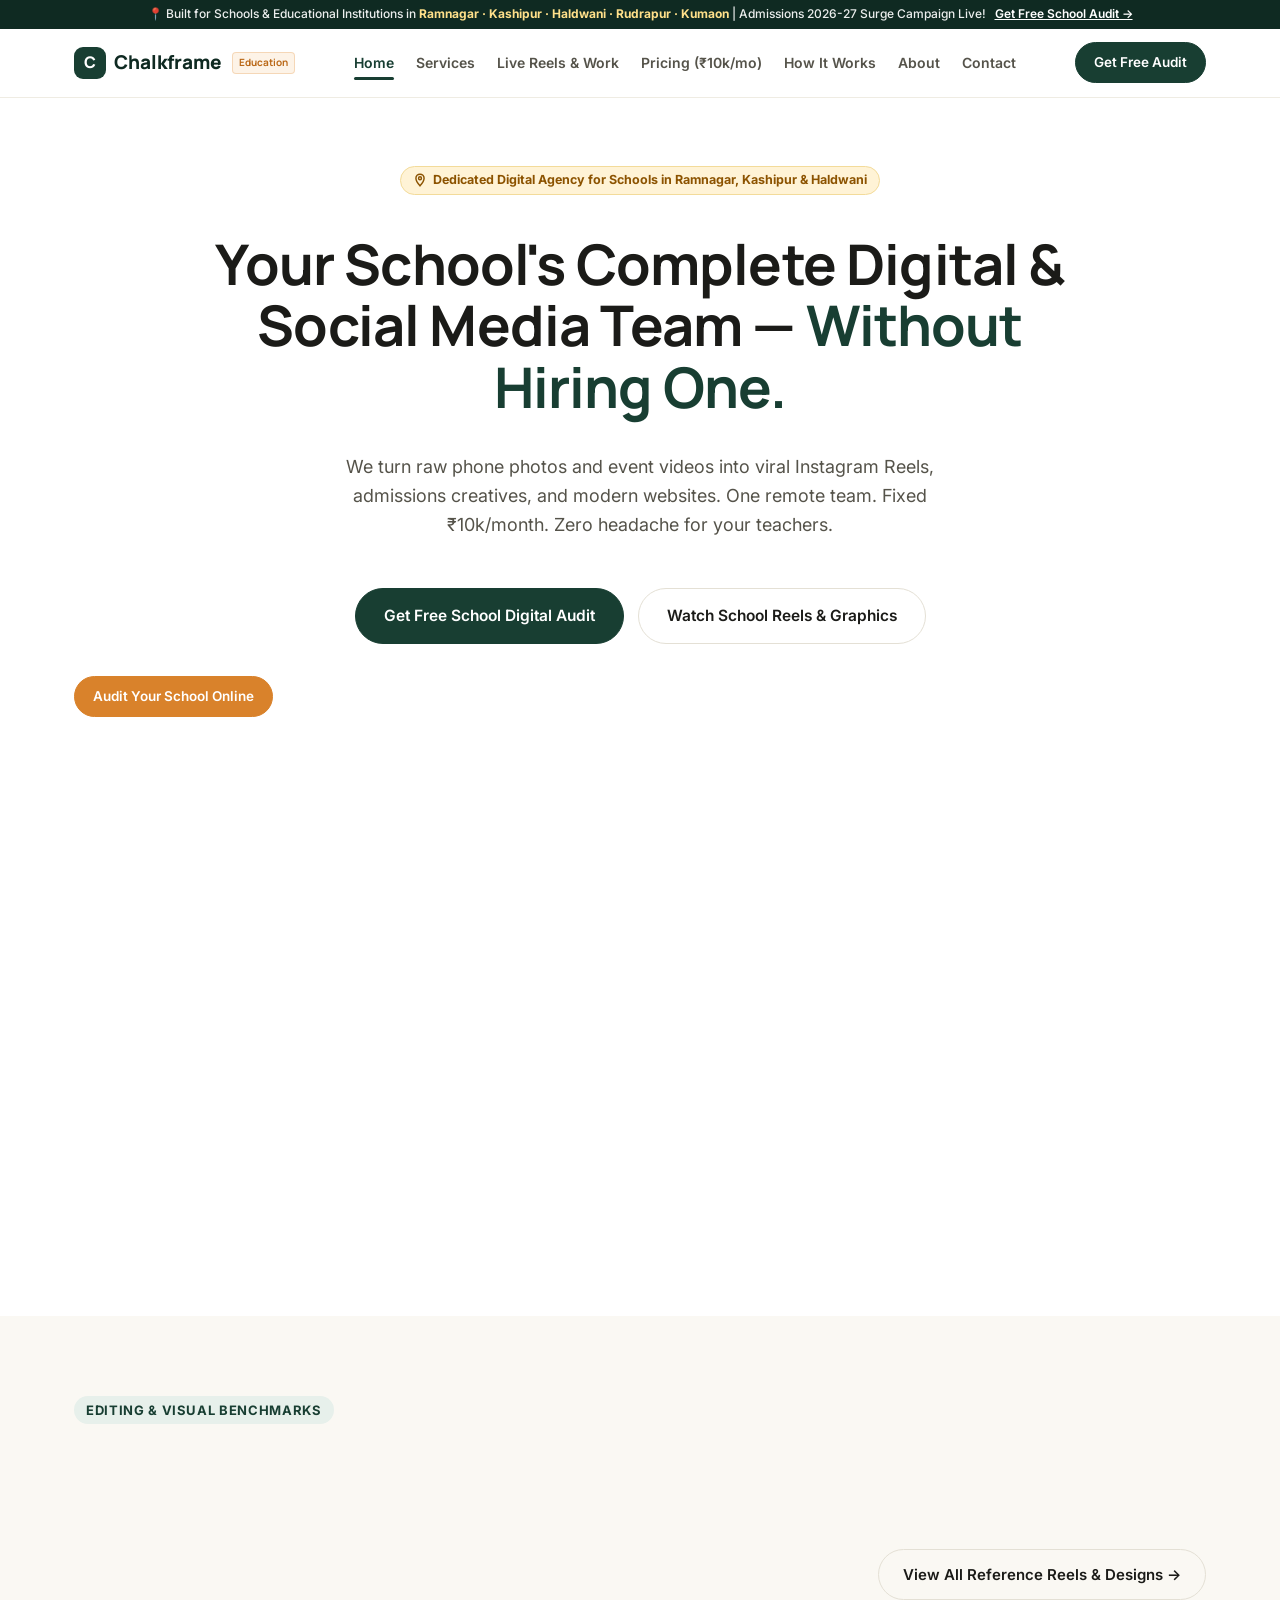
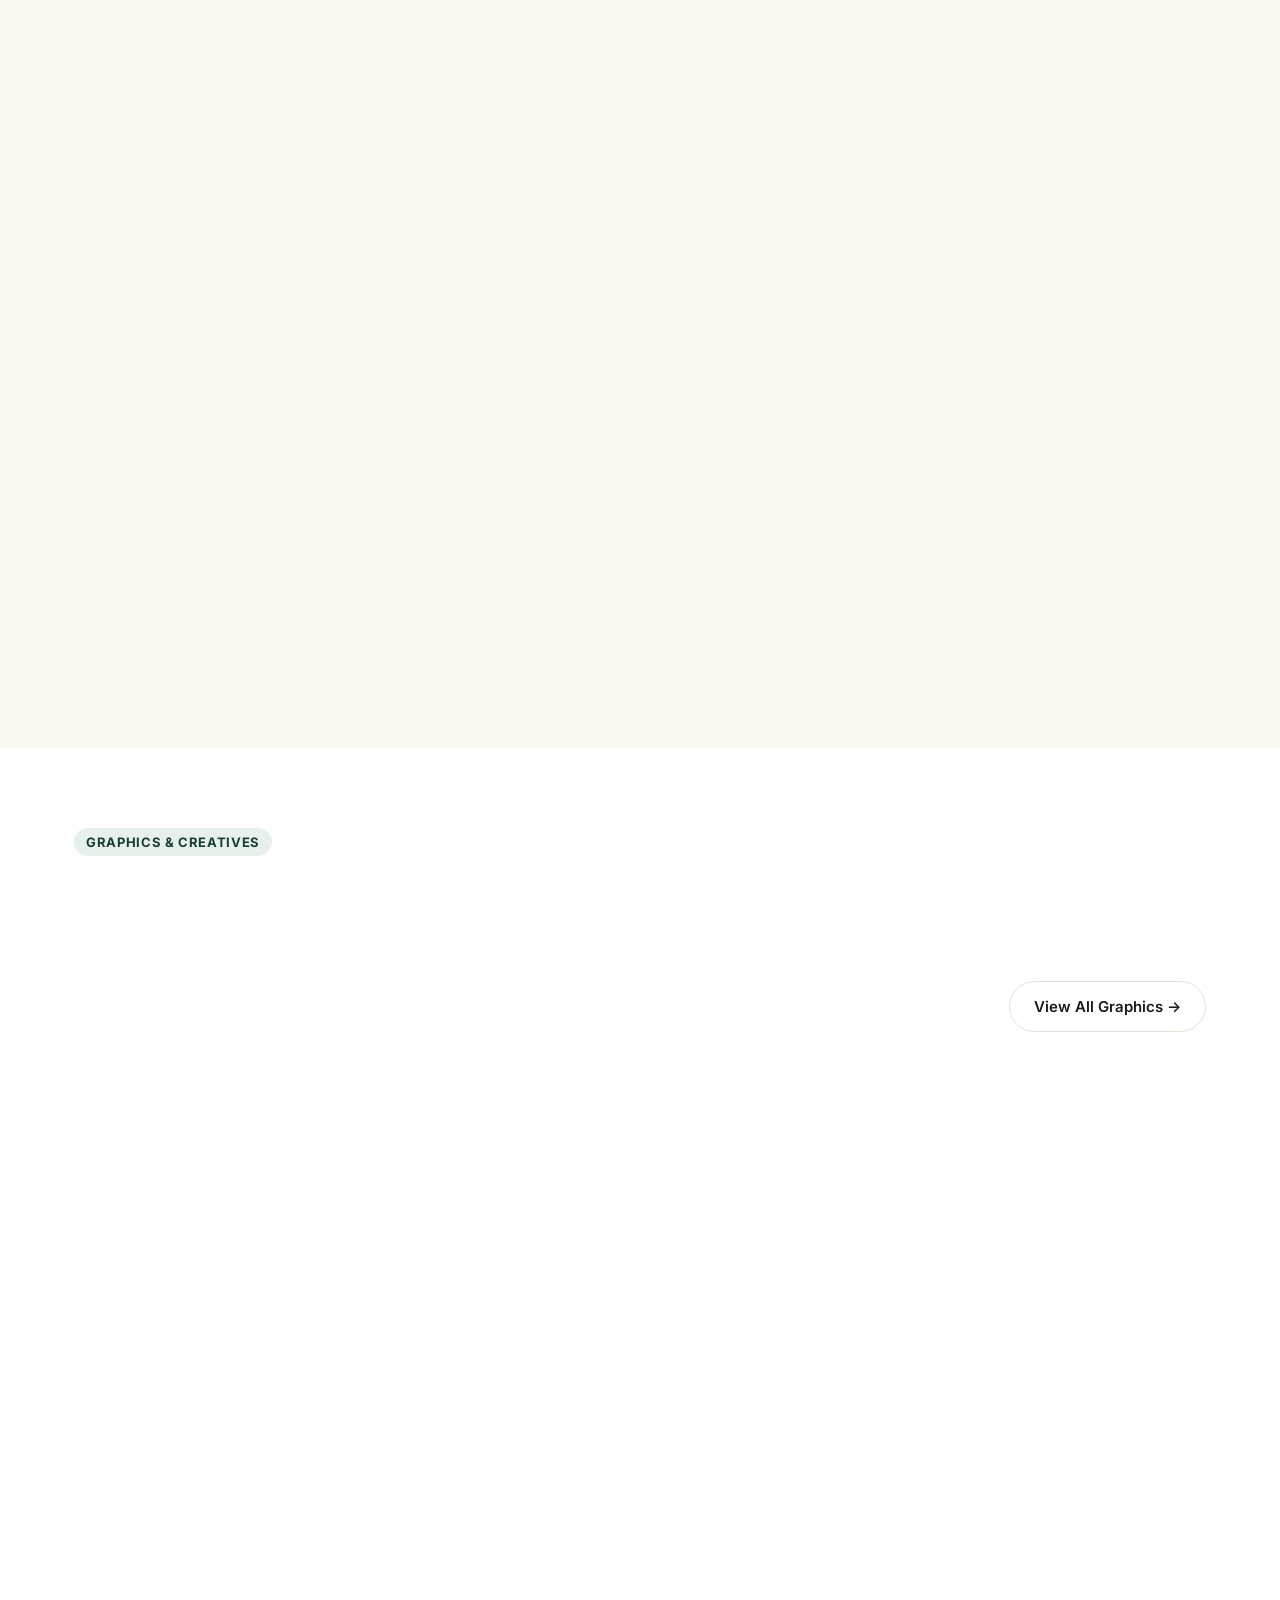
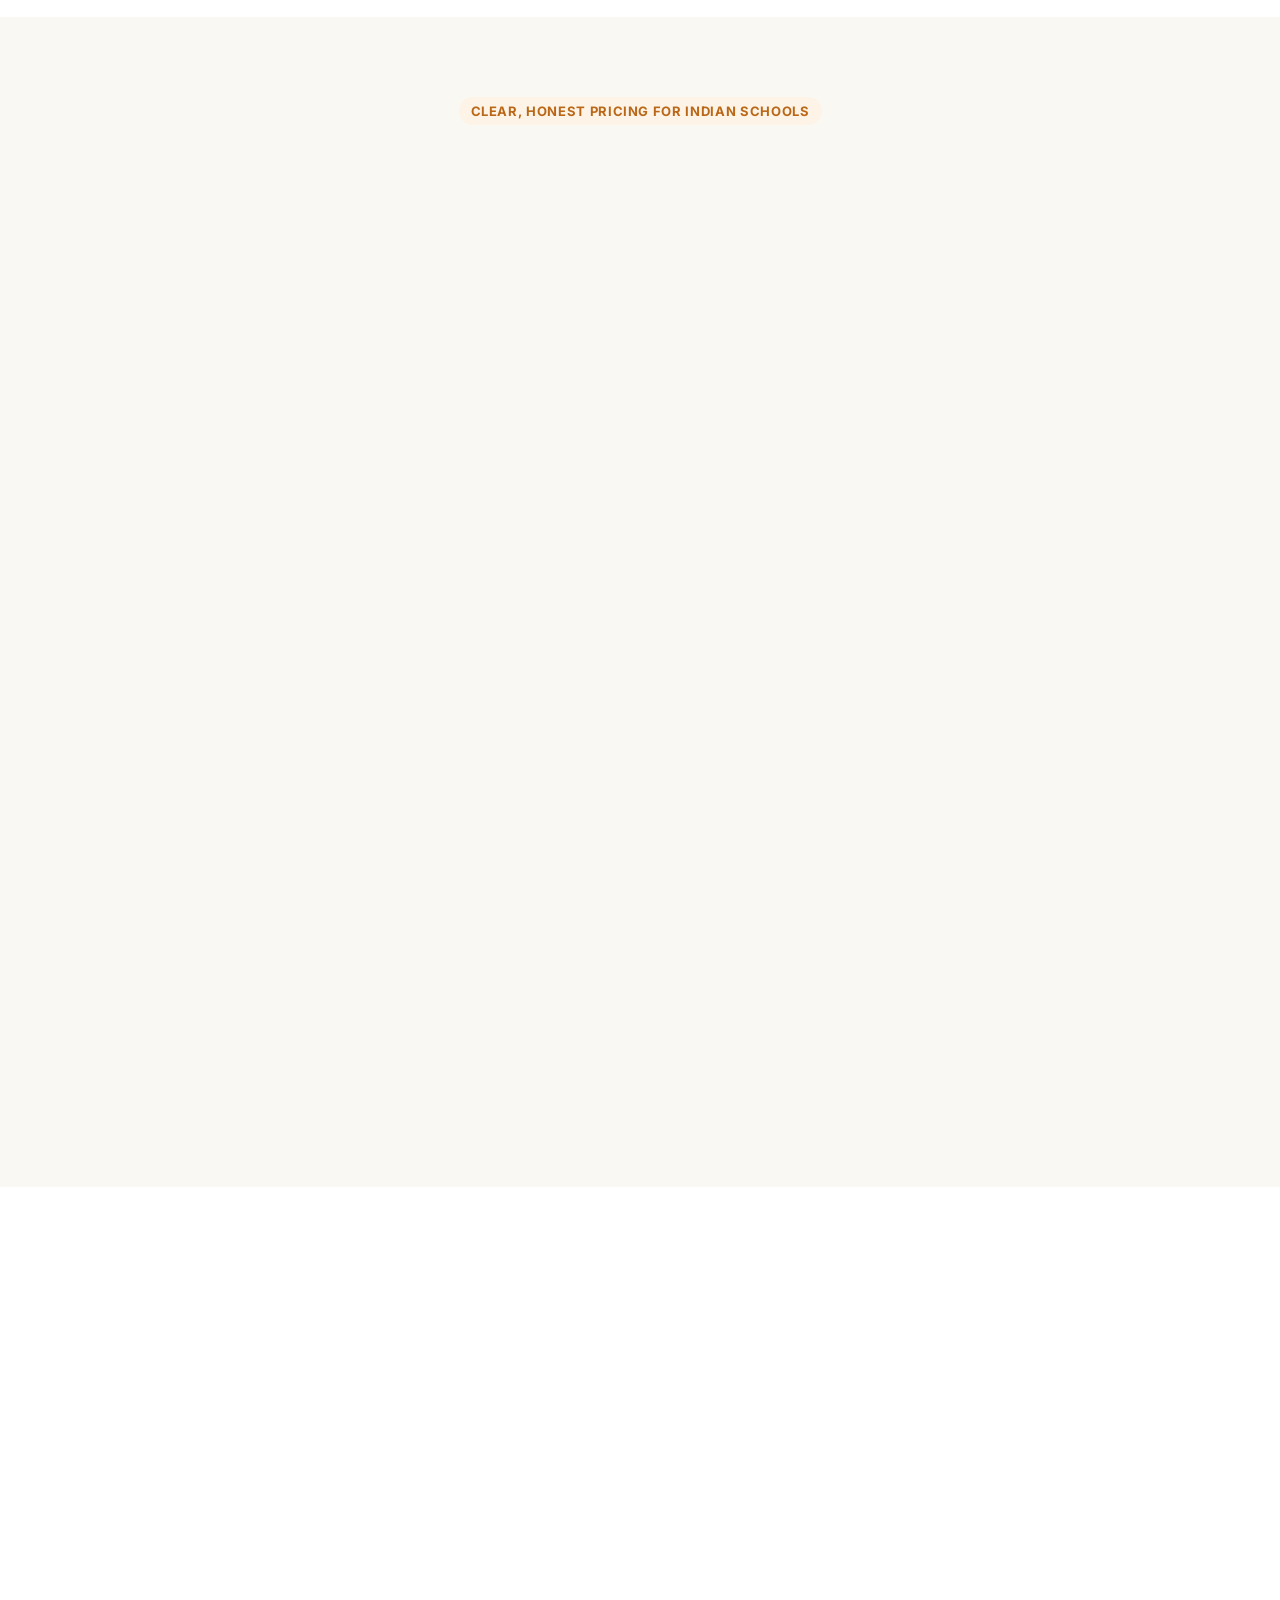
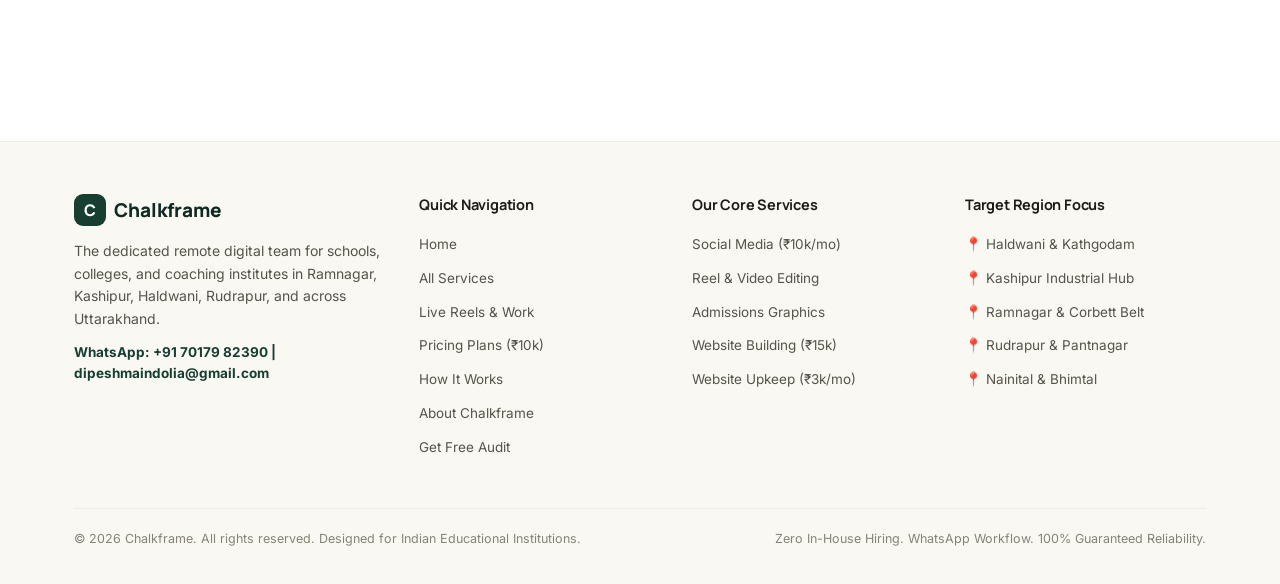
==== commit d2af24cd: "fix(reels): add self-hosted fast video assets in /videos for 100% reliable in-browser playback acros" ====
--- a/index.html
+++ b/index.html
@@ -206,7 +206,7 @@
         <div class="reel-phone-frame reveal">
           <div class="reel-screen">
             <video class="reel-video" loop playsinline webkit-playsinline muted poster="https://images.unsplash.com/photo-1526676037777-05a232554f77?w=500&auto=format&fit=crop&q=80">
-              <source src="https://assets.mixkit.co/videos/preview/mixkit-kids-playing-and-running-in-a-field-41120-large.mp4" type="video/mp4">
+              <source src="videos/reel1.mp4" type="video/mp4">
             </video>
             <div class="reel-center-play">
               <svg width="22" height="22" viewBox="0 0 24 24" fill="white"><path d="M8 5v14l11-7z"/></svg>
@@ -248,7 +248,7 @@
         <div class="reel-phone-frame reveal">
           <div class="reel-screen">
             <video class="reel-video" loop playsinline webkit-playsinline muted poster="https://images.unsplash.com/photo-1532094349884-543bc11b234d?w=500&auto=format&fit=crop&q=80">
-              <source src="https://assets.mixkit.co/videos/preview/mixkit-young-students-working-together-in-a-classroom-42417-large.mp4" type="video/mp4">
+              <source src="videos/reel1.mp4" type="video/mp4">
             </video>
             <div class="reel-center-play">
               <svg width="22" height="22" viewBox="0 0 24 24" fill="white"><path d="M8 5v14l11-7z"/></svg>
@@ -290,7 +290,7 @@
         <div class="reel-phone-frame reveal">
           <div class="reel-screen">
             <video class="reel-video" loop playsinline webkit-playsinline muted poster="https://images.unsplash.com/photo-1511671782779-c97d3d27a1d4?w=500&auto=format&fit=crop&q=80">
-              <source src="https://assets.mixkit.co/videos/preview/mixkit-group-of-students-cheering-in-a-hall-42416-large.mp4" type="video/mp4">
+              <source src="videos/reel1.mp4" type="video/mp4">
             </video>
             <div class="reel-center-play">
               <svg width="22" height="22" viewBox="0 0 24 24" fill="white"><path d="M8 5v14l11-7z"/></svg>
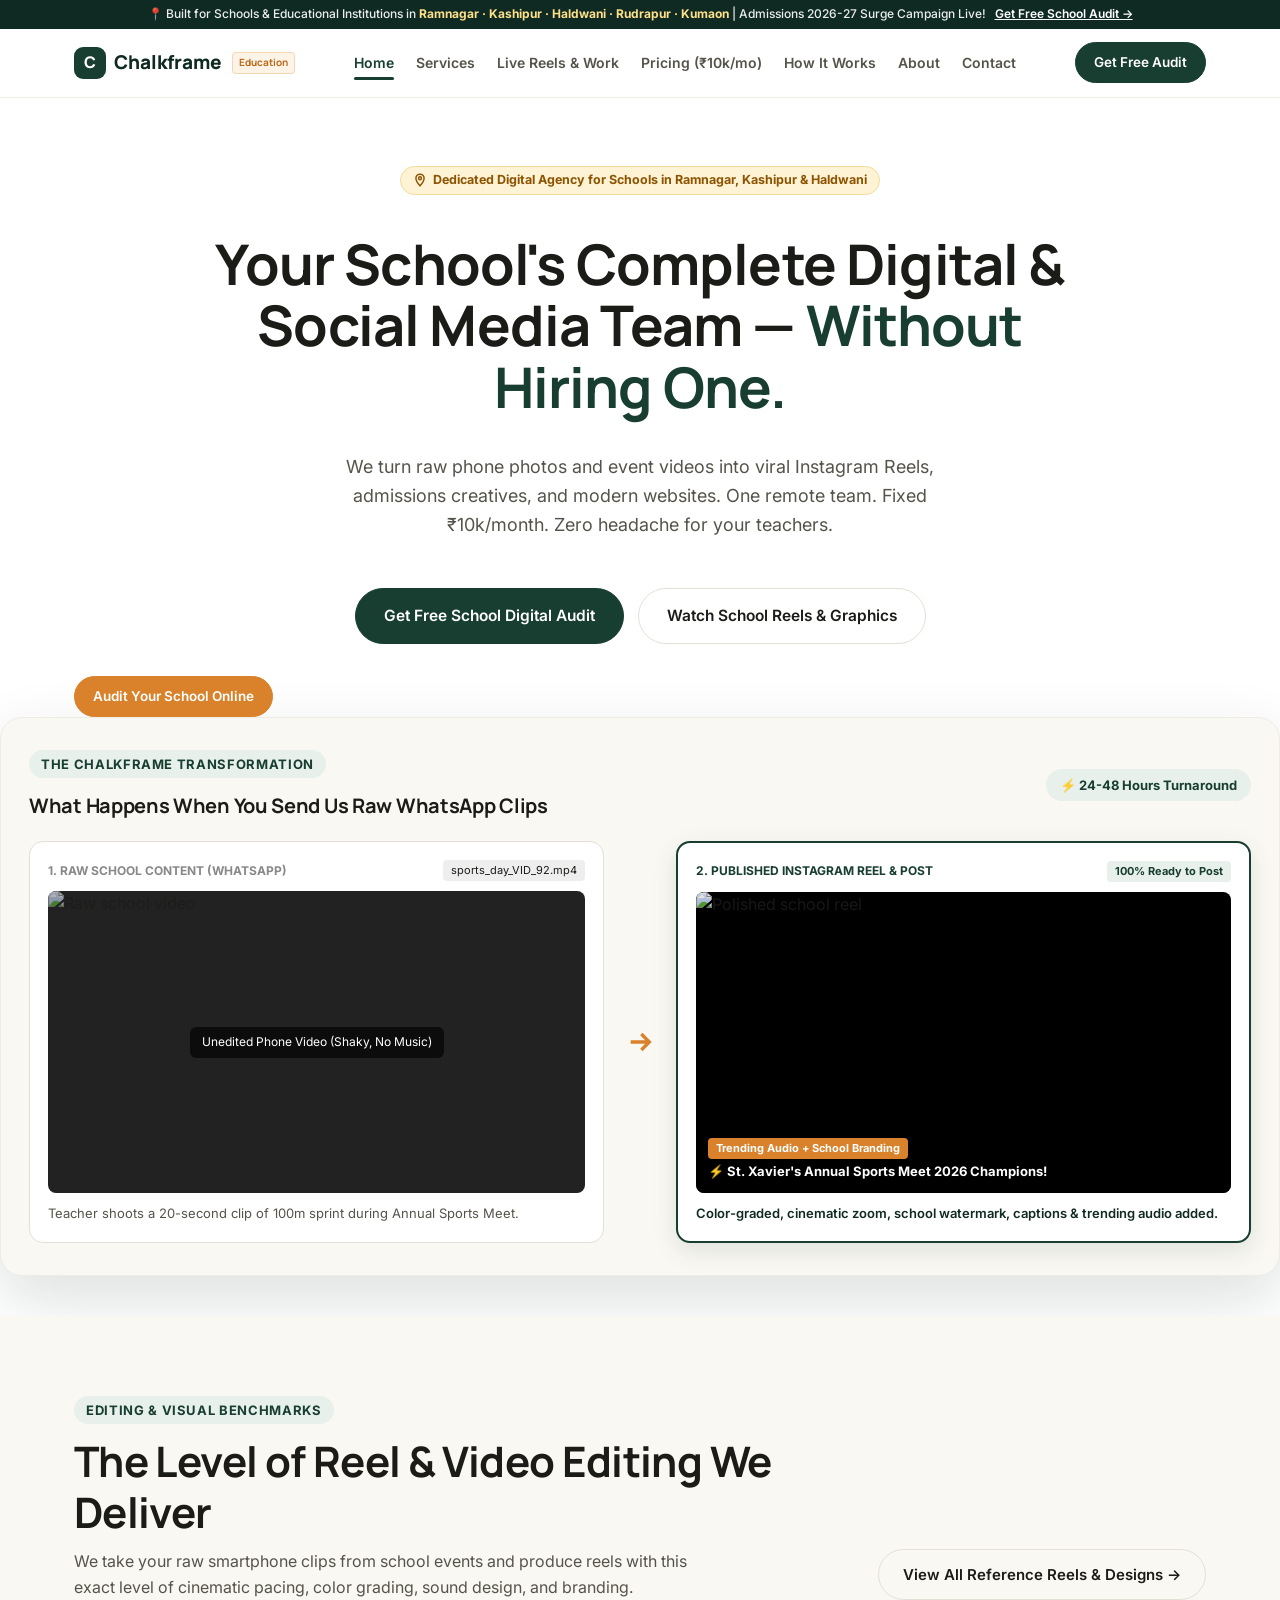
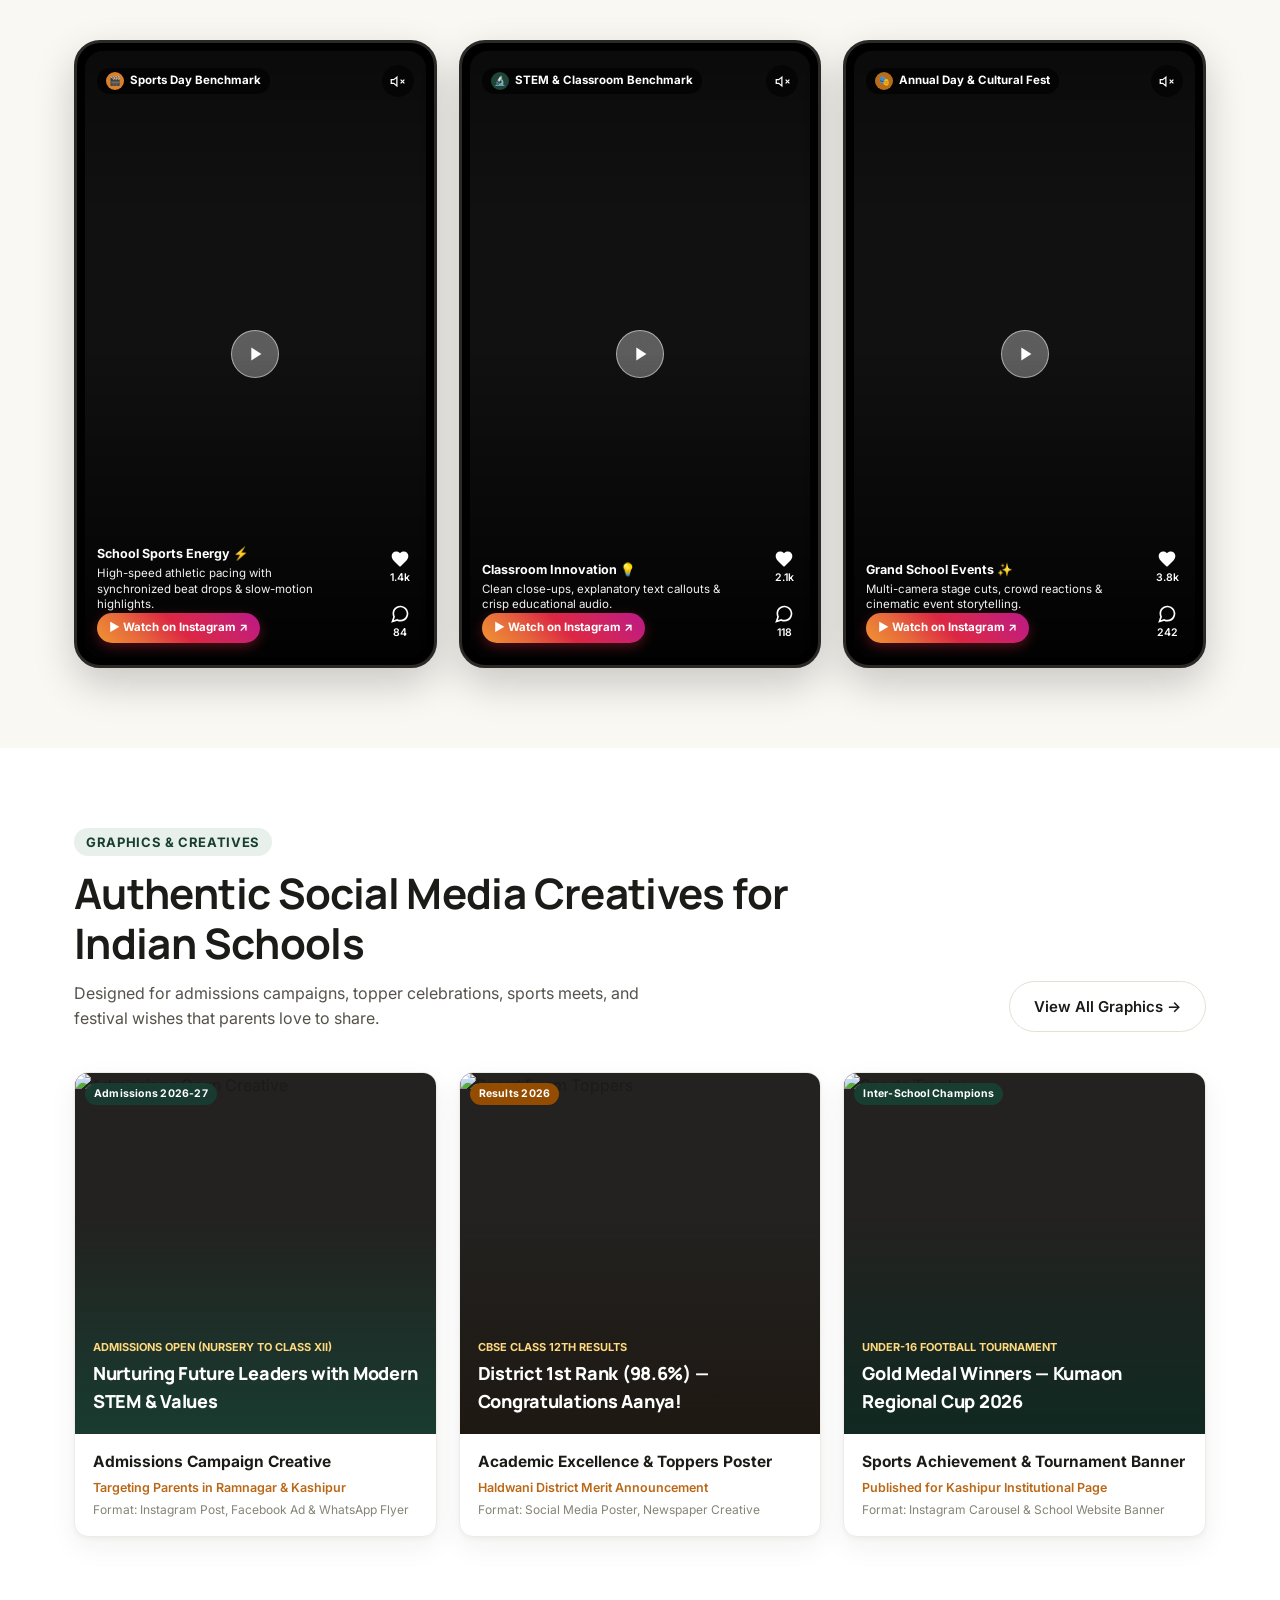
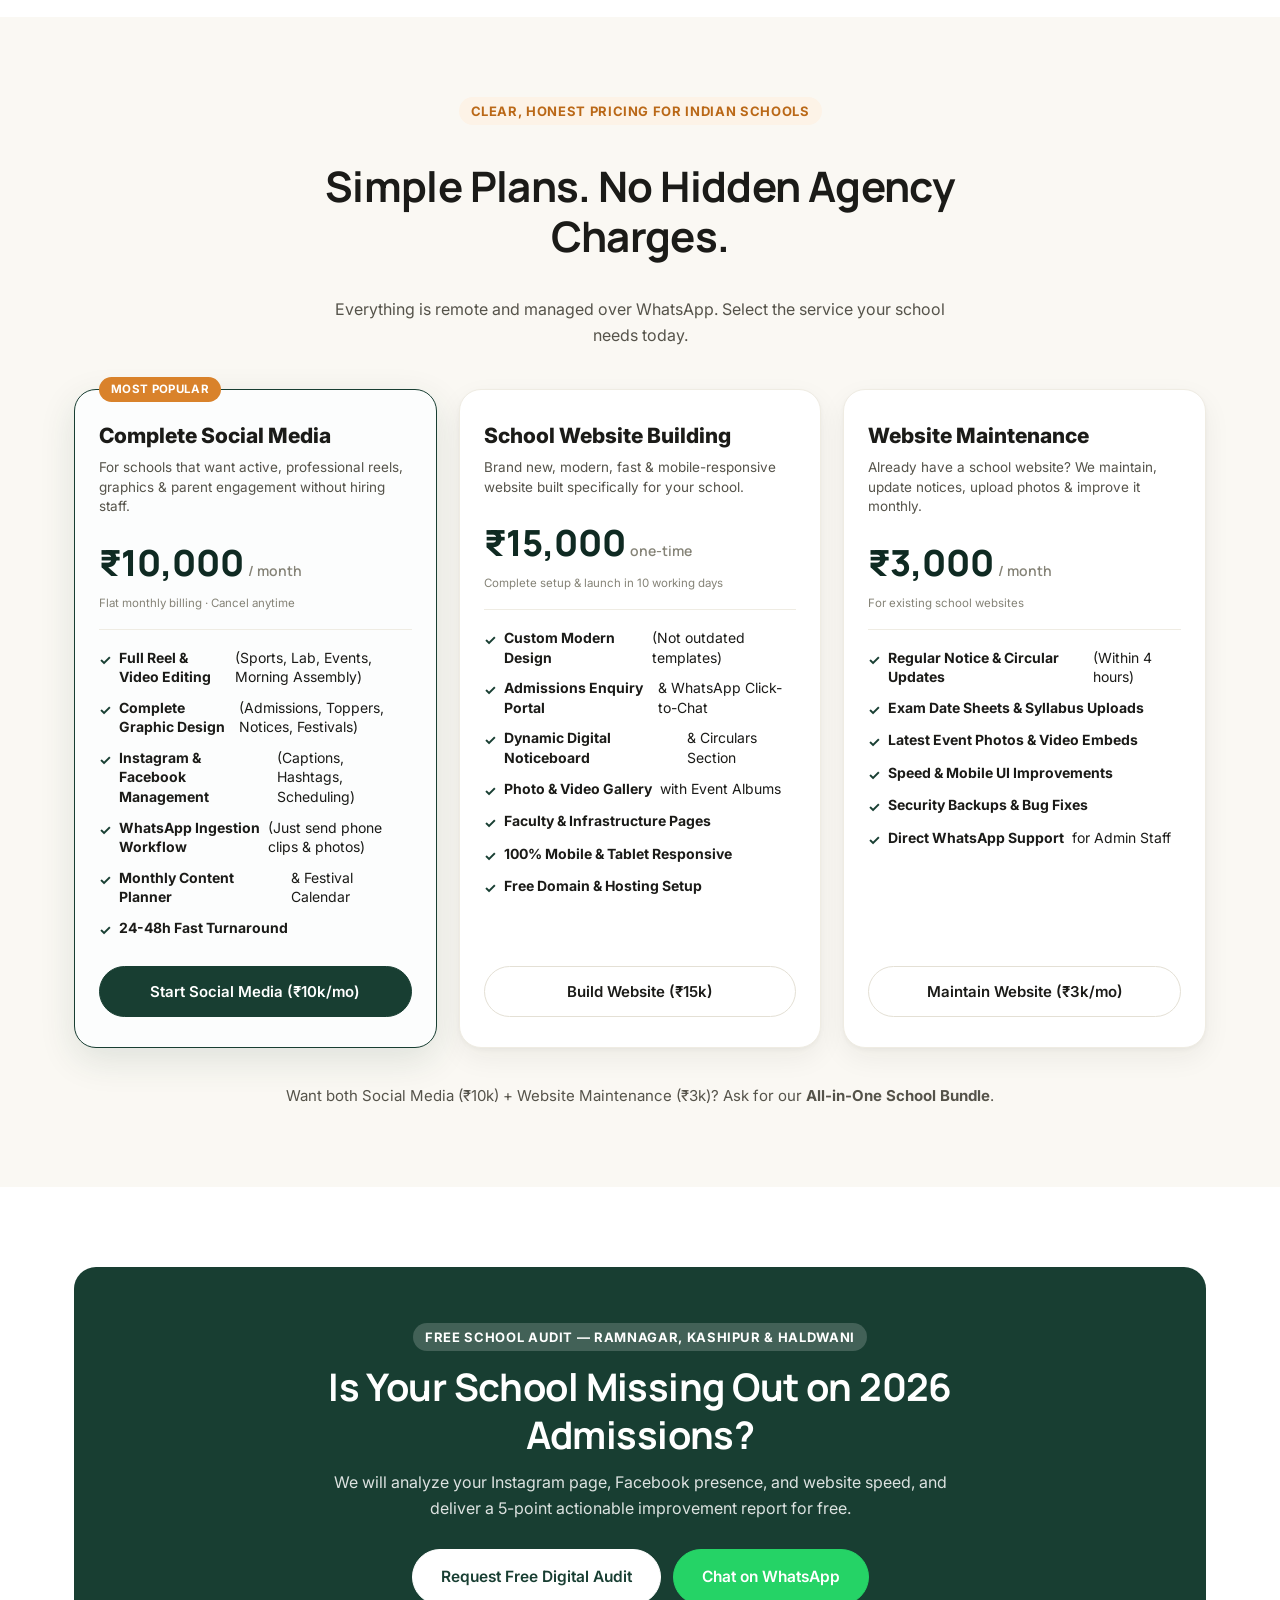
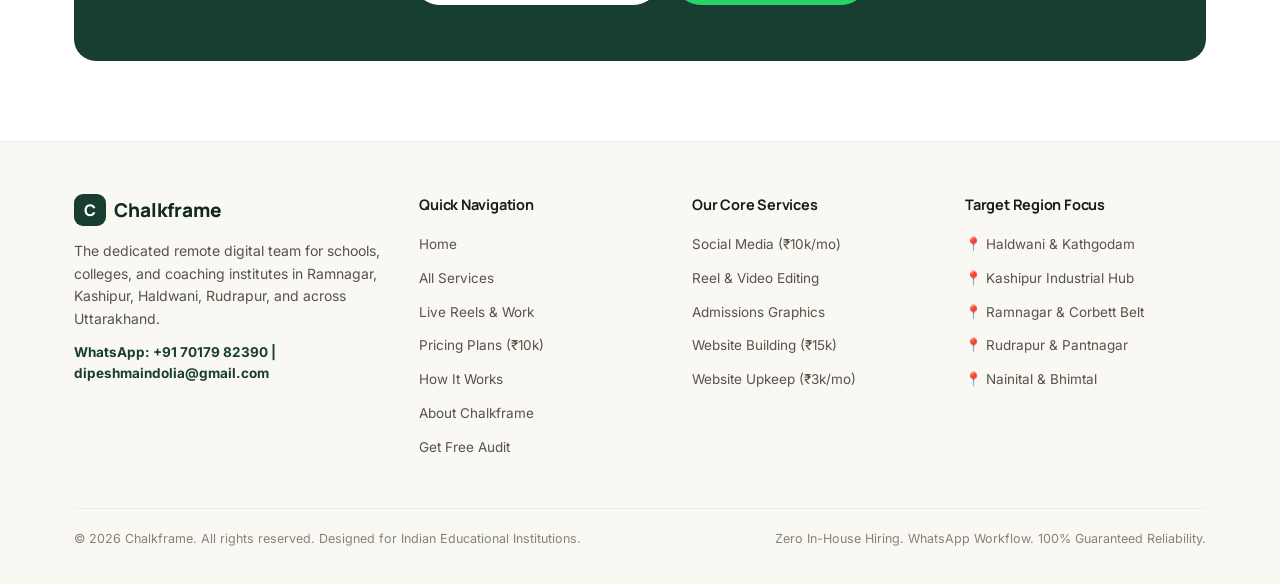
==== commit d91f9036: "fix(portfolio): remove reveal opacity hide to guarantee immediate visibility of all cards and add pr" ====
--- a/index.html
+++ b/index.html
@@ -225,9 +225,7 @@
                 <div class="reel-caption-side">
                   <div class="school-name">School Sports Energy ⚡</div>
                   <div class="reel-desc">High-speed athletic pacing with synchronized beat drops &amp; slow-motion highlights.</div>
-                  <a href="https://www.instagram.com/reel/Dcc6loZgeNt/" target="_blank" rel="noopener" style="display:inline-flex; align-items:center; gap:4px; font-size:11.5px; background:rgba(255,255,255,0.25); backdrop-filter:blur(6px); padding:3px 8px; border-radius:4px; margin-top:5px; color:#fff; font-weight:700; pointer-events:auto;">
-                    View on Instagram ↗
-                  </a>
+                  <a href="https://www.instagram.com/reel/Dcc6loZgeNt/" target="_blank" rel="noopener" class="btn-instagram-reel">▶ Watch on Instagram ↗</a>
                 </div>
                 <div class="reel-action-bar">
                   <button class="reel-action-btn like-btn">
@@ -267,9 +265,7 @@
                 <div class="reel-caption-side">
                   <div class="school-name">Classroom Innovation 💡</div>
                   <div class="reel-desc">Clean close-ups, explanatory text callouts &amp; crisp educational audio.</div>
-                  <a href="https://www.instagram.com/reel/DcQQPinu0R0/" target="_blank" rel="noopener" style="display:inline-flex; align-items:center; gap:4px; font-size:11.5px; background:rgba(255,255,255,0.25); backdrop-filter:blur(6px); padding:3px 8px; border-radius:4px; margin-top:5px; color:#fff; font-weight:700; pointer-events:auto;">
-                    View on Instagram ↗
-                  </a>
+                  <a href="https://www.instagram.com/reel/DcQQPinu0R0/" target="_blank" rel="noopener" class="btn-instagram-reel">▶ Watch on Instagram ↗</a>
                 </div>
                 <div class="reel-action-bar">
                   <button class="reel-action-btn like-btn">
@@ -309,9 +305,7 @@
                 <div class="reel-caption-side">
                   <div class="school-name">Grand School Events ✨</div>
                   <div class="reel-desc">Multi-camera stage cuts, crowd reactions &amp; cinematic event storytelling.</div>
-                  <a href="https://www.instagram.com/reel/DavFQk2DOOT/" target="_blank" rel="noopener" style="display:inline-flex; align-items:center; gap:4px; font-size:11.5px; background:rgba(255,255,255,0.25); backdrop-filter:blur(6px); padding:3px 8px; border-radius:4px; margin-top:5px; color:#fff; font-weight:700; pointer-events:auto;">
-                    View on Instagram ↗
-                  </a>
+                  <a href="https://www.instagram.com/reel/DavFQk2DOOT/" target="_blank" rel="noopener" class="btn-instagram-reel">▶ Watch on Instagram ↗</a>
                 </div>
                 <div class="reel-action-bar">
                   <button class="reel-action-btn like-btn">
--- a/css/style.css
+++ b/css/style.css
@@ -1253,7 +1253,7 @@
 
 /* Animations */
 .reveal {
-  opacity: 0;
+  opacity: 1;
   transform: translateY(14px);
   transition: opacity .45s ease, transform .45s ease;
 }
@@ -1265,3 +1265,41 @@
   .reveal { opacity: 1; transform: none; transition: none; }
   html { scroll-behavior: auto; }
 }
+
+
+/* Guarantee Visibility for all Cards & Sections */
+.reveal {
+  opacity: 1 !important;
+  transform: none !important;
+}
+
+.reel-phone-frame {
+  min-height: 460px;
+  display: flex;
+  flex-direction: column;
+}
+.reel-screen {
+  flex: 1;
+  min-height: 420px;
+}
+
+.btn-instagram-reel {
+  display: inline-flex;
+  align-items: center;
+  justify-content: center;
+  gap: 6px;
+  background: linear-gradient(45deg, #f09433 0%, #e6683c 25%, #dc2743 50%, #cc2366 75%, #bc1888 100%);
+  color: #ffffff !important;
+  font-weight: 700;
+  font-size: 11.5px;
+  padding: 6px 12px;
+  border-radius: 999px;
+  text-decoration: none;
+  box-shadow: 0 4px 12px rgba(220, 39, 67, 0.35);
+  transition: transform 0.15s ease;
+  pointer-events: auto !important;
+  cursor: pointer;
+}
+.btn-instagram-reel:hover, .btn-instagram-reel:active {
+  transform: scale(1.04);
+}
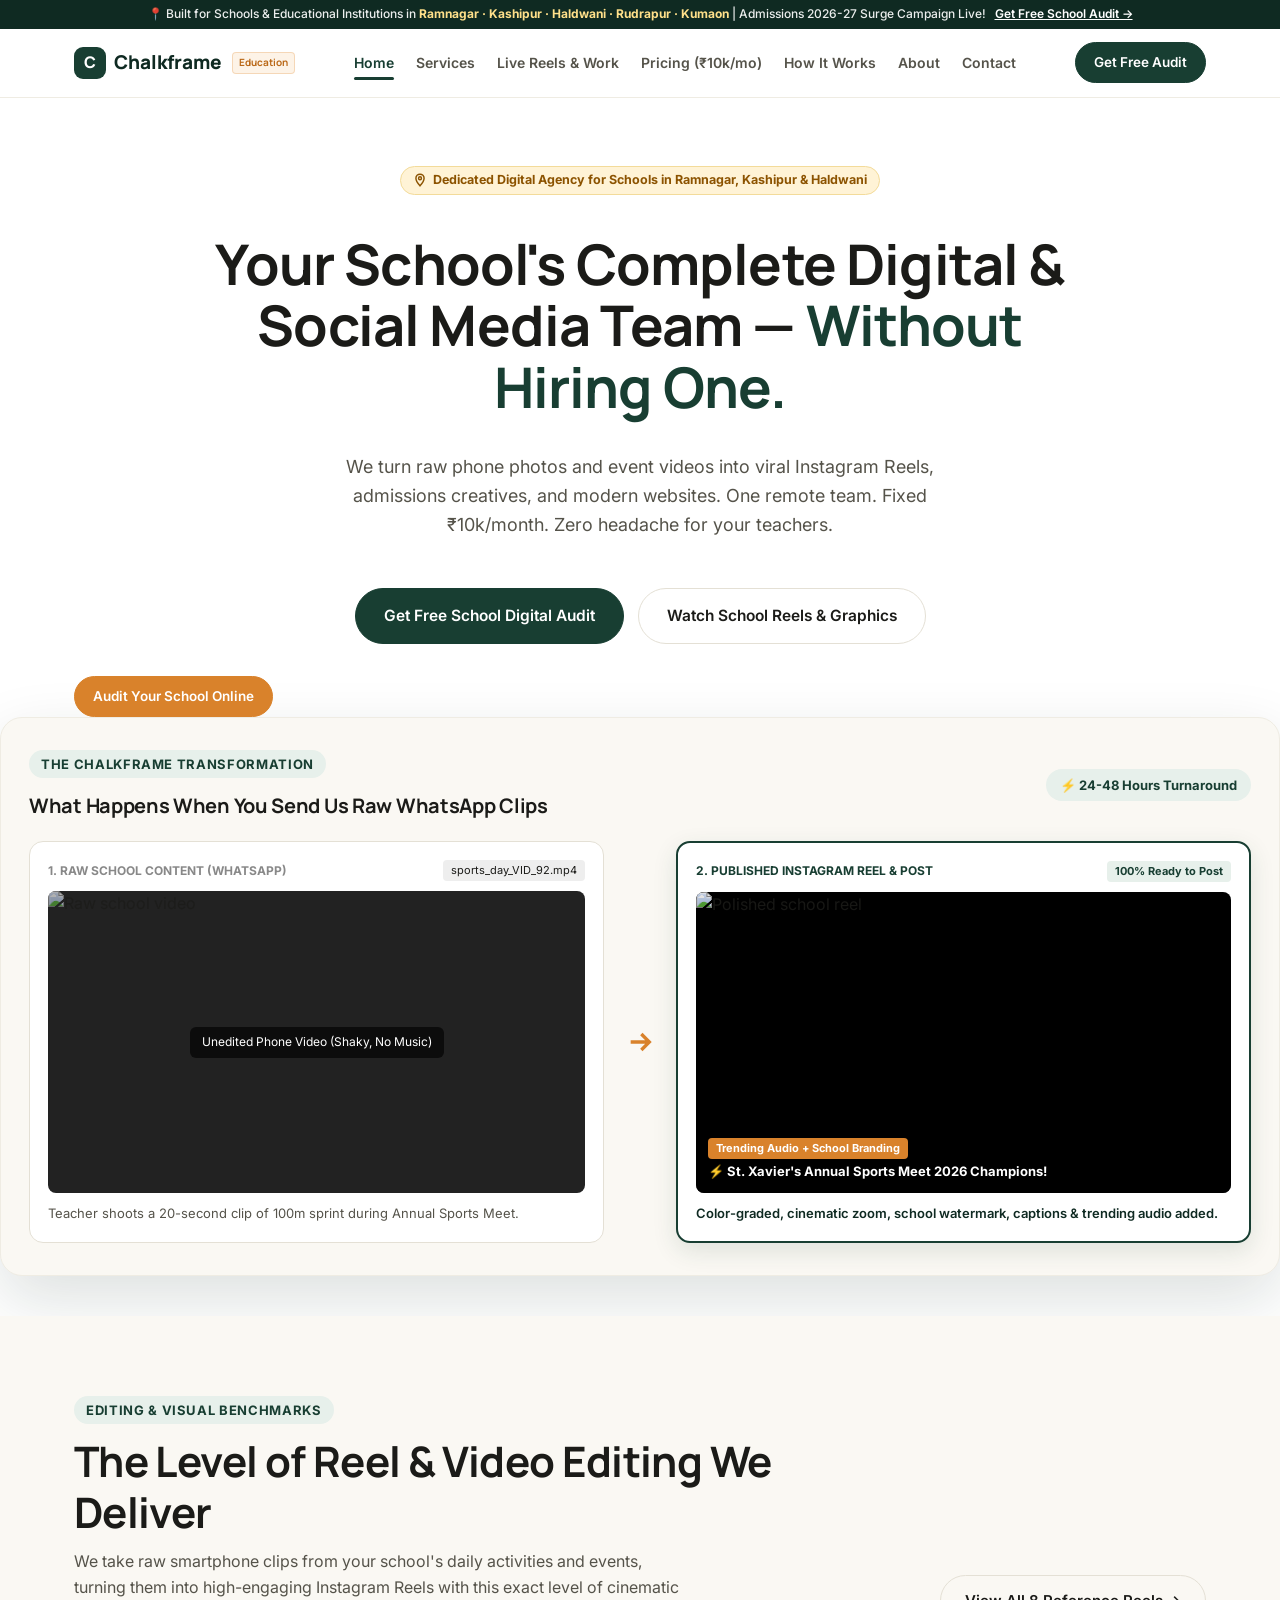
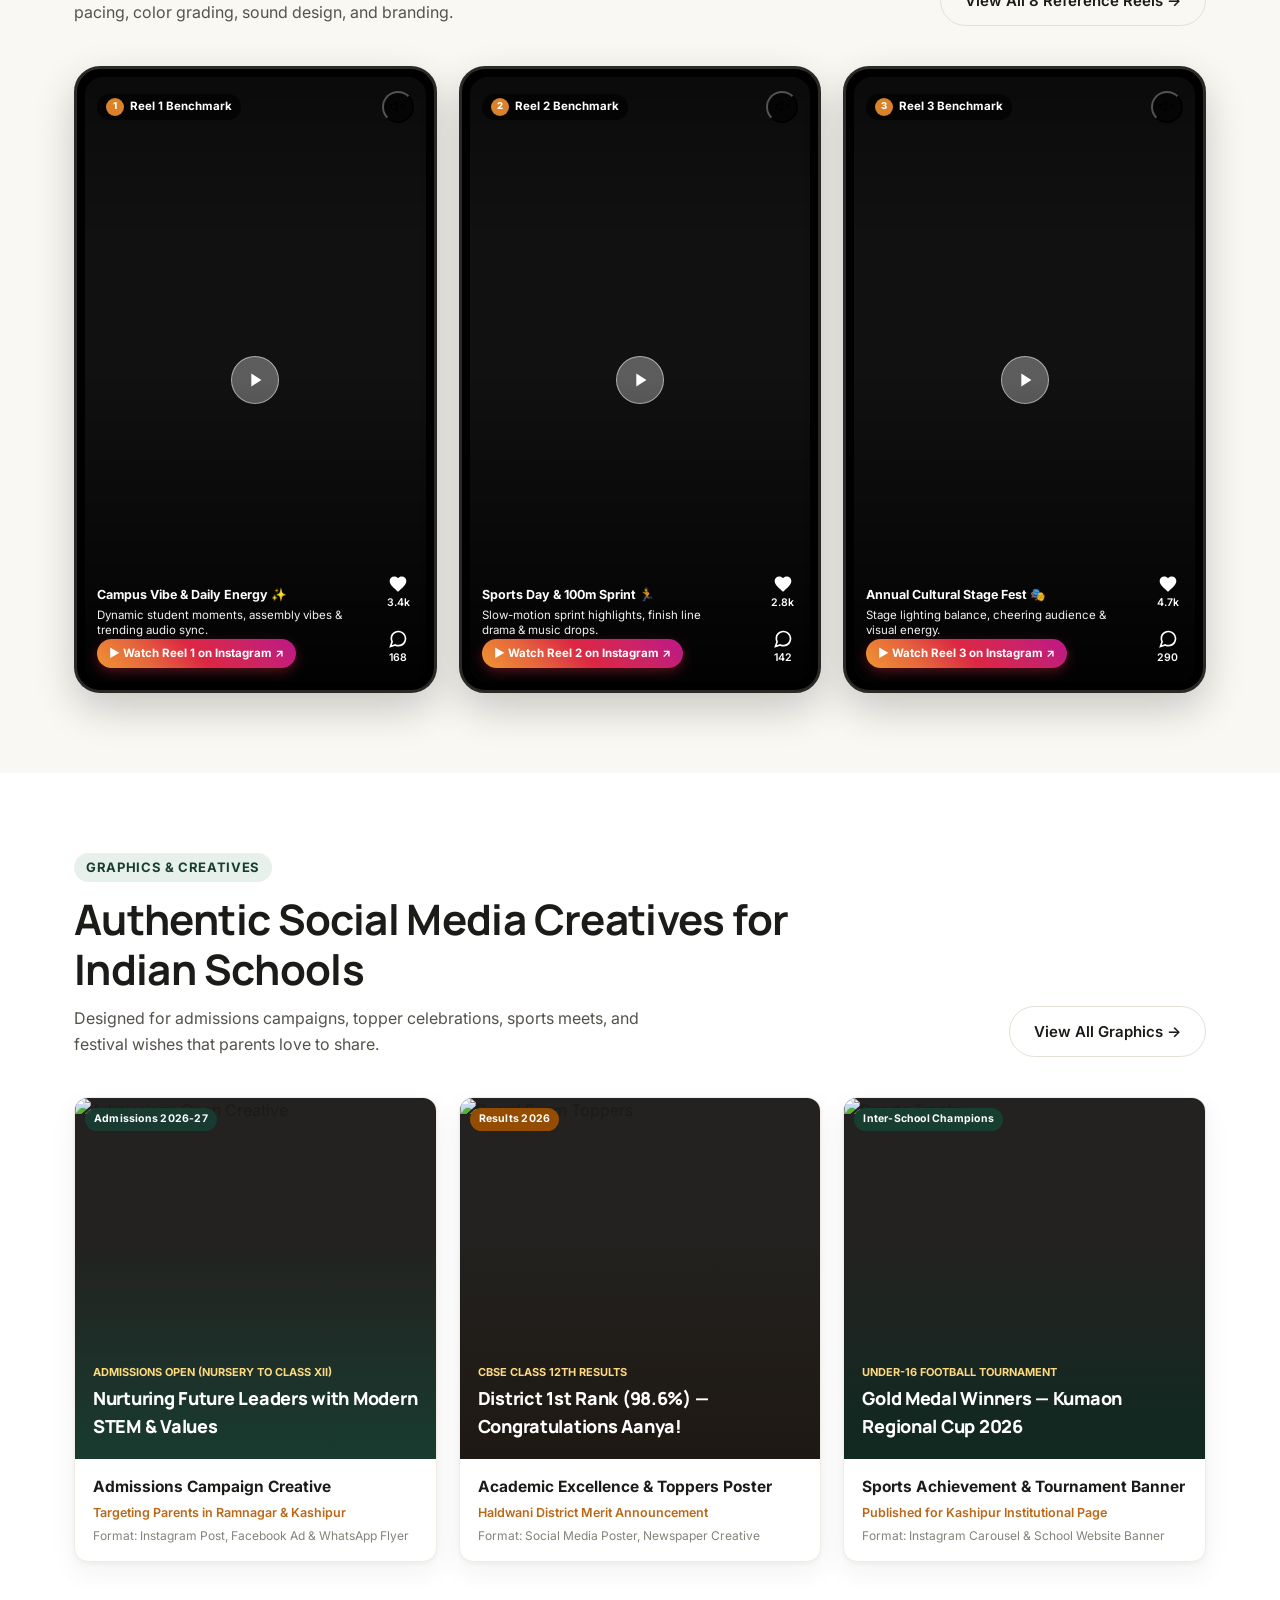
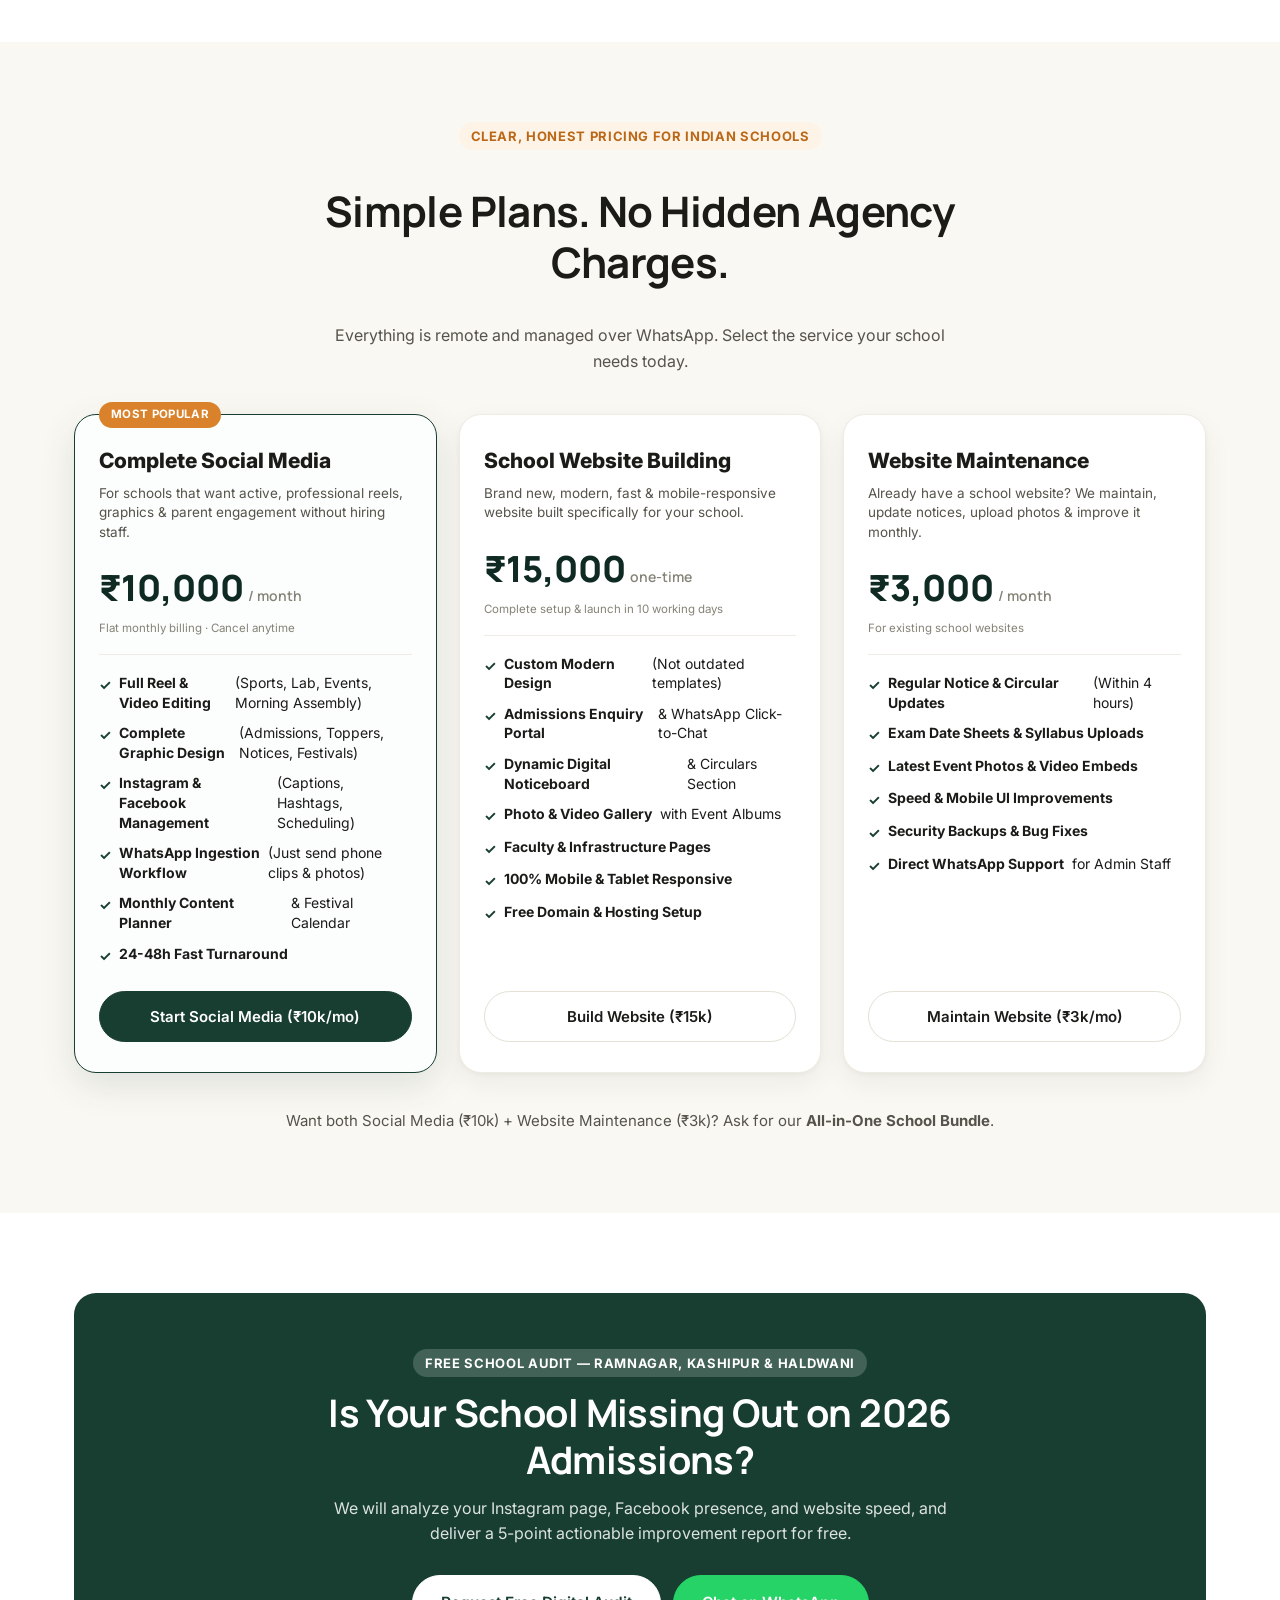
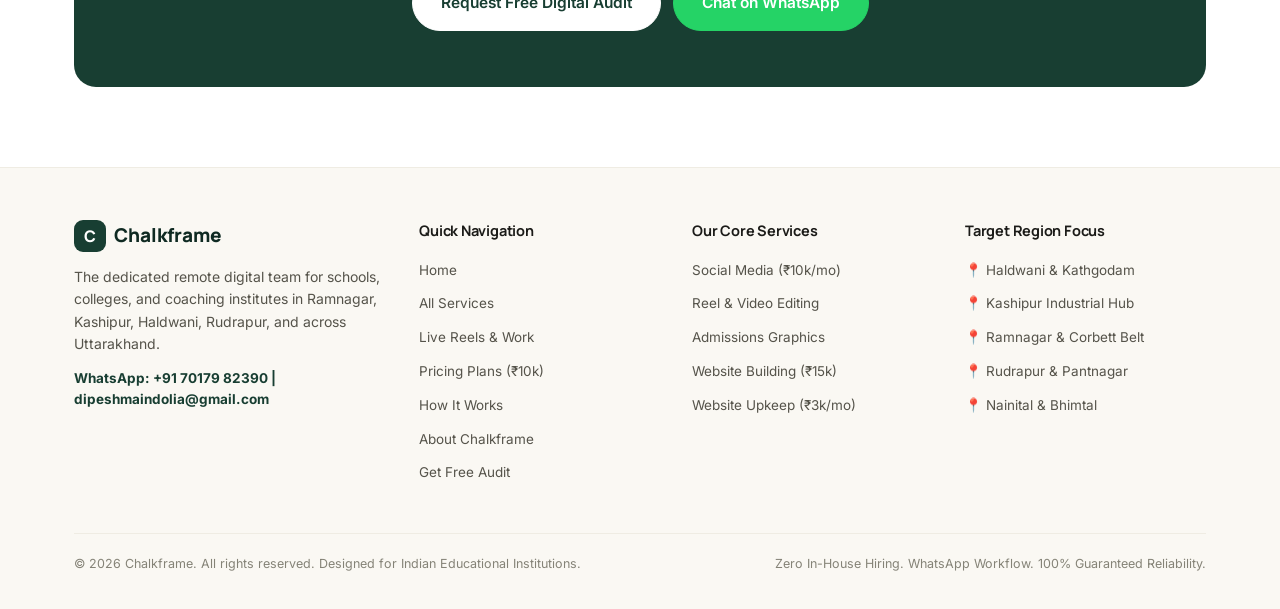
==== commit ac5ceabb: "feat(reels): order and map all 8 reels sequentially from Reel 1 to Reel 8 with distinct benchmark la" ====
--- a/index.html
+++ b/index.html
@@ -189,133 +189,98 @@
     </div>
   </section>
 
-    <!-- LIVE REELS & PRODUCTION BENCHMARKS -->
+      <!-- LIVE REELS & PRODUCTION BENCHMARKS -->
   <section class="bg-warm">
     <div class="wrap">
       <div class="section-head">
         <div>
           <span class="eyebrow">Editing &amp; Visual Benchmarks</span>
-          <h2 class="section-title reveal">The Level of Reel &amp; Video Editing We Deliver</h2>
-          <p class="section-sub reveal">We take your raw smartphone clips from school events and produce reels with this exact level of cinematic pacing, color grading, sound design, and branding.</p>
-        </div>
-        <a href="portfolio.html" class="btn btn-ghost">View All Reference Reels &amp; Designs →</a>
+          <h2 class="section-title">The Level of Reel &amp; Video Editing We Deliver</h2>
+          <p class="section-sub">We take raw smartphone clips from your school's daily activities and events, turning them into high-engaging Instagram Reels with this exact level of cinematic pacing, color grading, sound design, and branding.</p>
+        </div>
+        <a href="portfolio.html" class="btn btn-ghost">View All 8 Reference Reels →</a>
       </div>
 
       <div class="reels-grid">
-        <!-- Reel 1 -->
-        <div class="reel-phone-frame reveal">
+        <!-- Reel 1: Dcc6loZgeNt -->
+        <div class="reel-phone-frame" data-cat="reels">
           <div class="reel-screen">
-            <video class="reel-video" loop playsinline webkit-playsinline muted poster="https://images.unsplash.com/photo-1526676037777-05a232554f77?w=500&auto=format&fit=crop&q=80">
+            <video class="reel-video" loop playsinline webkit-playsinline muted preload="metadata" poster="https://images.unsplash.com/photo-1577896851231-70ef18881754?w=500&auto=format&fit=crop&q=80">
               <source src="videos/reel1.mp4" type="video/mp4">
             </video>
-            <div class="reel-center-play">
-              <svg width="22" height="22" viewBox="0 0 24 24" fill="white"><path d="M8 5v14l11-7z"/></svg>
-            </div>
+            <div class="reel-center-play" aria-label="Play Reel 1"><svg width="22" height="22" viewBox="0 0 24 24" fill="white"><path d="M8 5v14l11-7z"/></svg></div>
             <div class="reel-overlay">
               <div class="reel-top-bar">
-                <div class="reel-school-tag">
-                  <div class="school-avatar">🎬</div>
-                  <span>Sports Day Benchmark</span>
-                </div>
-                <div class="reel-sound-icon" title="Toggle Sound">
-                  <svg width="15" height="15" viewBox="0 0 24 24" fill="none" stroke="currentColor" stroke-width="2"><path d="M11 5L6 9H2v6h4l5 4V5z"/><line x1="23" y1="9" x2="17" y2="15"/><line x1="17" y1="9" x2="23" y2="15"/></svg>
-                </div>
+                <div class="reel-school-tag"><div class="school-avatar">1</div><span>Reel 1 Benchmark</span></div>
+                <button class="reel-sound-icon" title="Toggle Sound" aria-label="Toggle Sound"><svg width="15" height="15" viewBox="0 0 24 24" fill="none" stroke="currentColor" stroke-width="2"><path d="M11 5L6 9H2v6h4l5 4V5z"/><line x1="23" y1="9" x2="17" y2="15"/><line x1="17" y1="9" x2="23" y2="15"/></svg></button>
               </div>
               <div class="reel-bottom">
                 <div class="reel-caption-side">
-                  <div class="school-name">School Sports Energy ⚡</div>
-                  <div class="reel-desc">High-speed athletic pacing with synchronized beat drops &amp; slow-motion highlights.</div>
-                  <a href="https://www.instagram.com/reel/Dcc6loZgeNt/" target="_blank" rel="noopener" class="btn-instagram-reel">▶ Watch on Instagram ↗</a>
+                  <div class="school-name">Campus Vibe & Daily Energy ✨</div>
+                  <div class="reel-desc">Dynamic student moments, assembly vibes & trending audio sync.</div>
+                  <a href="https://www.instagram.com/reel/Dcc6loZgeNt/" target="_blank" rel="noopener" class="btn-instagram-reel">
+                    ▶ Watch Reel 1 on Instagram ↗
+                  </a>
                 </div>
                 <div class="reel-action-bar">
-                  <button class="reel-action-btn like-btn">
-                    <svg viewBox="0 0 24 24" fill="currentColor"><path d="M12 21.35l-1.45-1.32C5.4 15.36 2 12.28 2 8.5 2 5.42 4.42 3 7.5 3c1.74 0 3.41.81 4.5 2.09C13.09 3.81 14.76 3 16.5 3 19.58 3 22 5.42 22 8.5c0 3.78-3.4 6.86-8.55 11.54L12 21.35z"/></svg>
-                    <span class="like-count">1.4k</span>
-                  </button>
-                  <button class="reel-action-btn">
-                    <svg viewBox="0 0 24 24" fill="none" stroke="currentColor" stroke-width="2"><path d="M21 11.5a8.38 8.38 0 0 1-.9 3.8 8.5 8.5 0 0 1-7.6 4.7 8.38 8.38 0 0 1-3.8-.9L3 21l1.9-5.7a8.38 8.38 0 0 1-.9-3.8 8.5 8.5 0 0 1 4.7-7.6 8.38 8.38 0 0 1 3.8-.9h.5a8.48 8.48 0 0 1 8 8v.5z"/></svg>
-                    <span>84</span>
-                  </button>
+                  <button class="reel-action-btn like-btn" aria-label="Like"><svg viewBox="0 0 24 24" fill="currentColor"><path d="M12 21.35l-1.45-1.32C5.4 15.36 2 12.28 2 8.5 2 5.42 4.42 3 7.5 3c1.74 0 3.41.81 4.5 2.09C13.09 3.81 14.76 3 16.5 3 19.58 3 22 5.42 22 8.5c0 3.78-3.4 6.86-8.55 11.54L12 21.35z"/></svg><span class="like-count">3.4k</span></button>
+                  <button class="reel-action-btn" aria-label="Comments"><svg viewBox="0 0 24 24" fill="none" stroke="currentColor" stroke-width="2"><path d="M21 11.5a8.38 8.38 0 0 1-.9 3.8 8.5 8.5 0 0 1-7.6 4.7 8.38 8.38 0 0 1-3.8-.9L3 21l1.9-5.7a8.38 8.38 0 0 1-.9-3.8 8.5 8.5 0 0 1 4.7-7.6 8.38 8.38 0 0 1 3.8-.9h.5a8.48 8.48 0 0 1 8 8v.5z"/></svg><span>168</span></button>
                 </div>
               </div>
             </div>
           </div>
         </div>
-
-        <!-- Reel 2 -->
-        <div class="reel-phone-frame reveal">
+        <!-- Reel 2: DcQQPinu0R0 -->
+        <div class="reel-phone-frame" data-cat="reels">
           <div class="reel-screen">
-            <video class="reel-video" loop playsinline webkit-playsinline muted poster="https://images.unsplash.com/photo-1532094349884-543bc11b234d?w=500&auto=format&fit=crop&q=80">
-              <source src="videos/reel1.mp4" type="video/mp4">
+            <video class="reel-video" loop playsinline webkit-playsinline muted preload="metadata" poster="https://images.unsplash.com/photo-1526676037777-05a232554f77?w=500&auto=format&fit=crop&q=80">
+              <source src="videos/reel2.mp4" type="video/mp4">
             </video>
-            <div class="reel-center-play">
-              <svg width="22" height="22" viewBox="0 0 24 24" fill="white"><path d="M8 5v14l11-7z"/></svg>
-            </div>
+            <div class="reel-center-play" aria-label="Play Reel 2"><svg width="22" height="22" viewBox="0 0 24 24" fill="white"><path d="M8 5v14l11-7z"/></svg></div>
             <div class="reel-overlay">
               <div class="reel-top-bar">
-                <div class="reel-school-tag">
-                  <div class="school-avatar" style="background:#1F4438;">🔬</div>
-                  <span>STEM &amp; Classroom Benchmark</span>
-                </div>
-                <div class="reel-sound-icon" title="Toggle Sound">
-                  <svg width="15" height="15" viewBox="0 0 24 24" fill="none" stroke="currentColor" stroke-width="2"><path d="M11 5L6 9H2v6h4l5 4V5z"/><line x1="23" y1="9" x2="17" y2="15"/><line x1="17" y1="9" x2="23" y2="15"/></svg>
-                </div>
+                <div class="reel-school-tag"><div class="school-avatar">2</div><span>Reel 2 Benchmark</span></div>
+                <button class="reel-sound-icon" title="Toggle Sound" aria-label="Toggle Sound"><svg width="15" height="15" viewBox="0 0 24 24" fill="none" stroke="currentColor" stroke-width="2"><path d="M11 5L6 9H2v6h4l5 4V5z"/><line x1="23" y1="9" x2="17" y2="15"/><line x1="17" y1="9" x2="23" y2="15"/></svg></button>
               </div>
               <div class="reel-bottom">
                 <div class="reel-caption-side">
-                  <div class="school-name">Classroom Innovation 💡</div>
-                  <div class="reel-desc">Clean close-ups, explanatory text callouts &amp; crisp educational audio.</div>
-                  <a href="https://www.instagram.com/reel/DcQQPinu0R0/" target="_blank" rel="noopener" class="btn-instagram-reel">▶ Watch on Instagram ↗</a>
+                  <div class="school-name">Sports Day & 100m Sprint 🏃</div>
+                  <div class="reel-desc">Slow-motion sprint highlights, finish line drama & music drops.</div>
+                  <a href="https://www.instagram.com/reel/DcQQPinu0R0/" target="_blank" rel="noopener" class="btn-instagram-reel">
+                    ▶ Watch Reel 2 on Instagram ↗
+                  </a>
                 </div>
                 <div class="reel-action-bar">
-                  <button class="reel-action-btn like-btn">
-                    <svg viewBox="0 0 24 24" fill="currentColor"><path d="M12 21.35l-1.45-1.32C5.4 15.36 2 12.28 2 8.5 2 5.42 4.42 3 7.5 3c1.74 0 3.41.81 4.5 2.09C13.09 3.81 14.76 3 16.5 3 19.58 3 22 5.42 22 8.5c0 3.78-3.4 6.86-8.55 11.54L12 21.35z"/></svg>
-                    <span class="like-count">2.1k</span>
-                  </button>
-                  <button class="reel-action-btn">
-                    <svg viewBox="0 0 24 24" fill="none" stroke="currentColor" stroke-width="2"><path d="M21 11.5a8.38 8.38 0 0 1-.9 3.8 8.5 8.5 0 0 1-7.6 4.7 8.38 8.38 0 0 1-3.8-.9L3 21l1.9-5.7a8.38 8.38 0 0 1-.9-3.8 8.5 8.5 0 0 1 4.7-7.6 8.38 8.38 0 0 1 3.8-.9h.5a8.48 8.48 0 0 1 8 8v.5z"/></svg>
-                    <span>118</span>
-                  </button>
+                  <button class="reel-action-btn like-btn" aria-label="Like"><svg viewBox="0 0 24 24" fill="currentColor"><path d="M12 21.35l-1.45-1.32C5.4 15.36 2 12.28 2 8.5 2 5.42 4.42 3 7.5 3c1.74 0 3.41.81 4.5 2.09C13.09 3.81 14.76 3 16.5 3 19.58 3 22 5.42 22 8.5c0 3.78-3.4 6.86-8.55 11.54L12 21.35z"/></svg><span class="like-count">2.8k</span></button>
+                  <button class="reel-action-btn" aria-label="Comments"><svg viewBox="0 0 24 24" fill="none" stroke="currentColor" stroke-width="2"><path d="M21 11.5a8.38 8.38 0 0 1-.9 3.8 8.5 8.5 0 0 1-7.6 4.7 8.38 8.38 0 0 1-3.8-.9L3 21l1.9-5.7a8.38 8.38 0 0 1-.9-3.8 8.5 8.5 0 0 1 4.7-7.6 8.38 8.38 0 0 1 3.8-.9h.5a8.48 8.48 0 0 1 8 8v.5z"/></svg><span>142</span></button>
                 </div>
               </div>
             </div>
           </div>
         </div>
-
-        <!-- Reel 3 -->
-        <div class="reel-phone-frame reveal">
+        <!-- Reel 3: DavFQk2DOOT -->
+        <div class="reel-phone-frame" data-cat="reels">
           <div class="reel-screen">
-            <video class="reel-video" loop playsinline webkit-playsinline muted poster="https://images.unsplash.com/photo-1511671782779-c97d3d27a1d4?w=500&auto=format&fit=crop&q=80">
-              <source src="videos/reel1.mp4" type="video/mp4">
+            <video class="reel-video" loop playsinline webkit-playsinline muted preload="metadata" poster="https://images.unsplash.com/photo-1511671782779-c97d3d27a1d4?w=500&auto=format&fit=crop&q=80">
+              <source src="videos/reel3.mp4" type="video/mp4">
             </video>
-            <div class="reel-center-play">
-              <svg width="22" height="22" viewBox="0 0 24 24" fill="white"><path d="M8 5v14l11-7z"/></svg>
-            </div>
+            <div class="reel-center-play" aria-label="Play Reel 3"><svg width="22" height="22" viewBox="0 0 24 24" fill="white"><path d="M8 5v14l11-7z"/></svg></div>
             <div class="reel-overlay">
               <div class="reel-top-bar">
-                <div class="reel-school-tag">
-                  <div class="school-avatar" style="background:#B76E1B;">🎭</div>
-                  <span>Annual Day &amp; Cultural Fest</span>
-                </div>
-                <div class="reel-sound-icon" title="Toggle Sound">
-                  <svg width="15" height="15" viewBox="0 0 24 24" fill="none" stroke="currentColor" stroke-width="2"><path d="M11 5L6 9H2v6h4l5 4V5z"/><line x1="23" y1="9" x2="17" y2="15"/><line x1="17" y1="9" x2="23" y2="15"/></svg>
-                </div>
+                <div class="reel-school-tag"><div class="school-avatar">3</div><span>Reel 3 Benchmark</span></div>
+                <button class="reel-sound-icon" title="Toggle Sound" aria-label="Toggle Sound"><svg width="15" height="15" viewBox="0 0 24 24" fill="none" stroke="currentColor" stroke-width="2"><path d="M11 5L6 9H2v6h4l5 4V5z"/><line x1="23" y1="9" x2="17" y2="15"/><line x1="17" y1="9" x2="23" y2="15"/></svg></button>
               </div>
               <div class="reel-bottom">
                 <div class="reel-caption-side">
-                  <div class="school-name">Grand School Events ✨</div>
-                  <div class="reel-desc">Multi-camera stage cuts, crowd reactions &amp; cinematic event storytelling.</div>
-                  <a href="https://www.instagram.com/reel/DavFQk2DOOT/" target="_blank" rel="noopener" class="btn-instagram-reel">▶ Watch on Instagram ↗</a>
+                  <div class="school-name">Annual Cultural Stage Fest 🎭</div>
+                  <div class="reel-desc">Stage lighting balance, cheering audience & visual energy.</div>
+                  <a href="https://www.instagram.com/reel/DavFQk2DOOT/" target="_blank" rel="noopener" class="btn-instagram-reel">
+                    ▶ Watch Reel 3 on Instagram ↗
+                  </a>
                 </div>
                 <div class="reel-action-bar">
-                  <button class="reel-action-btn like-btn">
-                    <svg viewBox="0 0 24 24" fill="currentColor"><path d="M12 21.35l-1.45-1.32C5.4 15.36 2 12.28 2 8.5 2 5.42 4.42 3 7.5 3c1.74 0 3.41.81 4.5 2.09C13.09 3.81 14.76 3 16.5 3 19.58 3 22 5.42 22 8.5c0 3.78-3.4 6.86-8.55 11.54L12 21.35z"/></svg>
-                    <span class="like-count">3.8k</span>
-                  </button>
-                  <button class="reel-action-btn">
-                    <svg viewBox="0 0 24 24" fill="none" stroke="currentColor" stroke-width="2"><path d="M21 11.5a8.38 8.38 0 0 1-.9 3.8 8.5 8.5 0 0 1-7.6 4.7 8.38 8.38 0 0 1-3.8-.9L3 21l1.9-5.7a8.38 8.38 0 0 1-.9-3.8 8.5 8.5 0 0 1 4.7-7.6 8.38 8.38 0 0 1 3.8-.9h.5a8.48 8.48 0 0 1 8 8v.5z"/></svg>
-                    <span>242</span>
-                  </button>
+                  <button class="reel-action-btn like-btn" aria-label="Like"><svg viewBox="0 0 24 24" fill="currentColor"><path d="M12 21.35l-1.45-1.32C5.4 15.36 2 12.28 2 8.5 2 5.42 4.42 3 7.5 3c1.74 0 3.41.81 4.5 2.09C13.09 3.81 14.76 3 16.5 3 19.58 3 22 5.42 22 8.5c0 3.78-3.4 6.86-8.55 11.54L12 21.35z"/></svg><span class="like-count">4.7k</span></button>
+                  <button class="reel-action-btn" aria-label="Comments"><svg viewBox="0 0 24 24" fill="none" stroke="currentColor" stroke-width="2"><path d="M21 11.5a8.38 8.38 0 0 1-.9 3.8 8.5 8.5 0 0 1-7.6 4.7 8.38 8.38 0 0 1-3.8-.9L3 21l1.9-5.7a8.38 8.38 0 0 1-.9-3.8 8.5 8.5 0 0 1 4.7-7.6 8.38 8.38 0 0 1 3.8-.9h.5a8.48 8.48 0 0 1 8 8v.5z"/></svg><span>290</span></button>
                 </div>
               </div>
             </div>
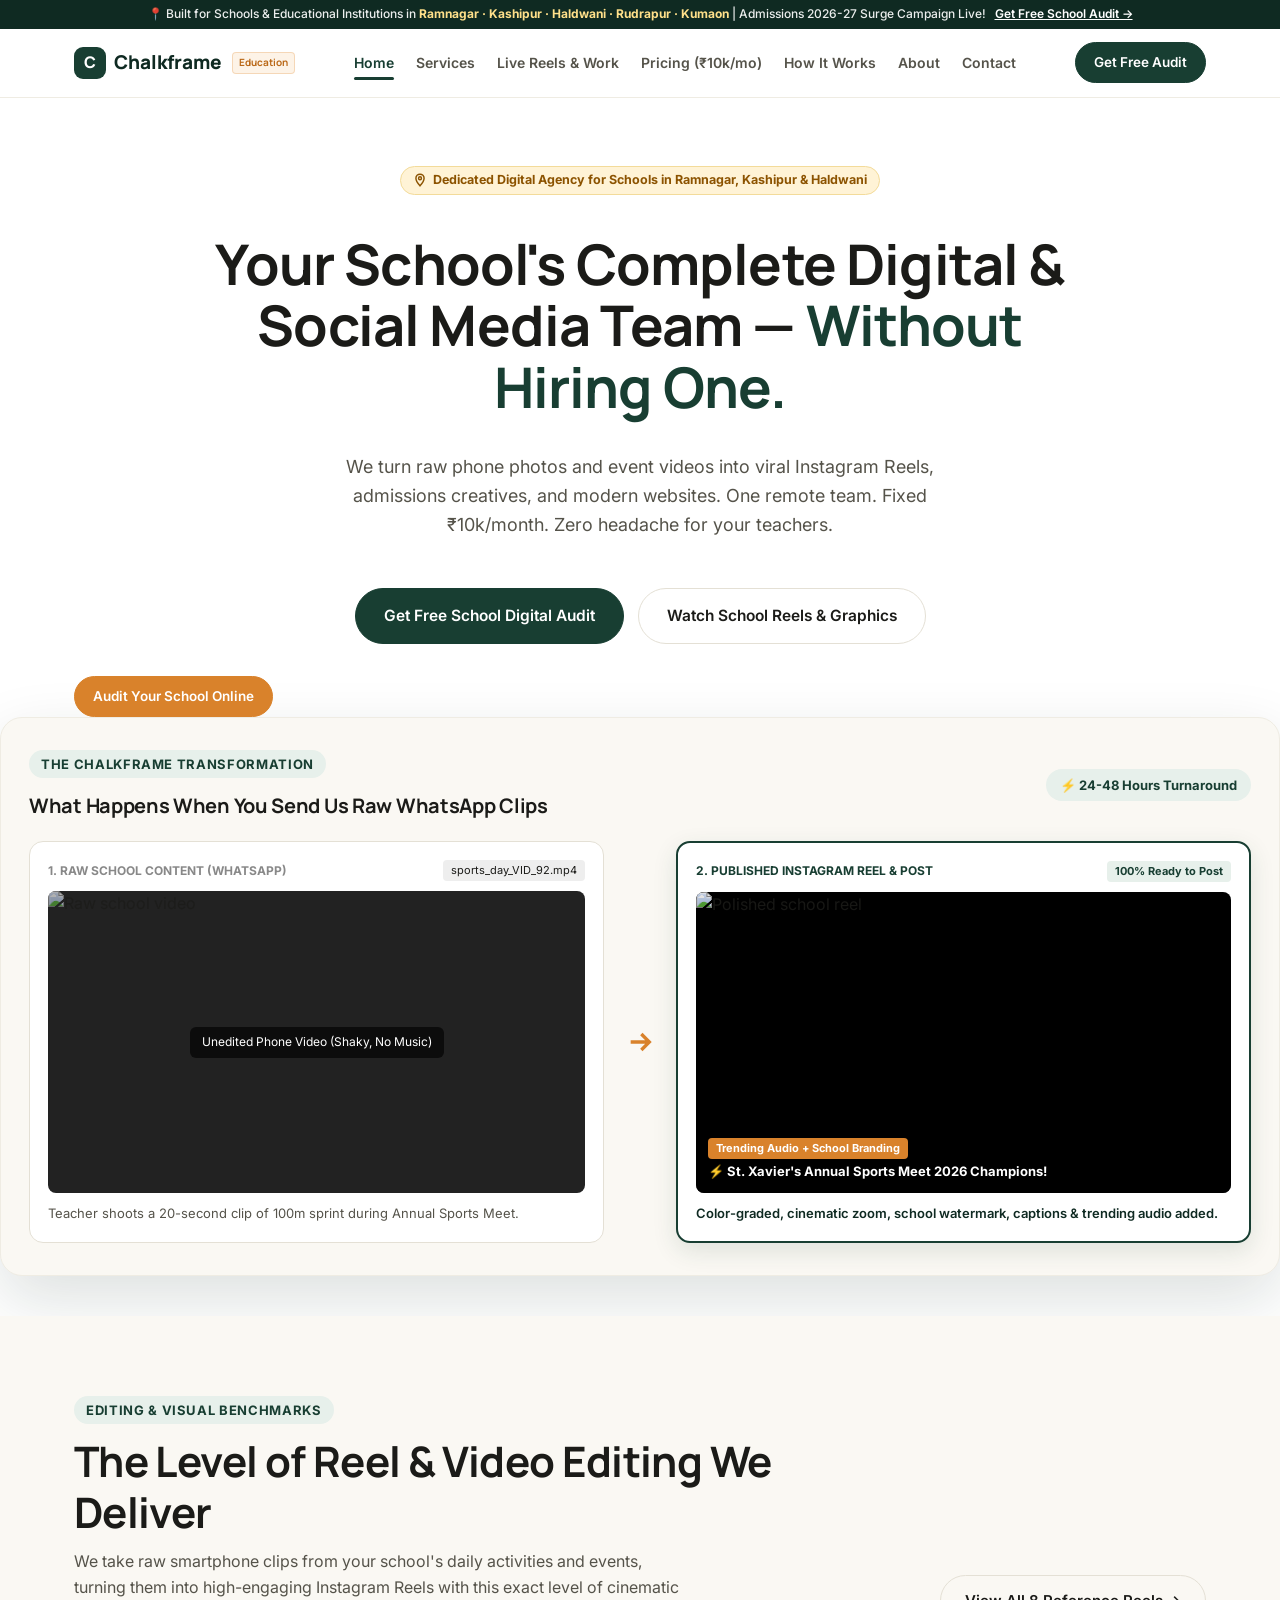
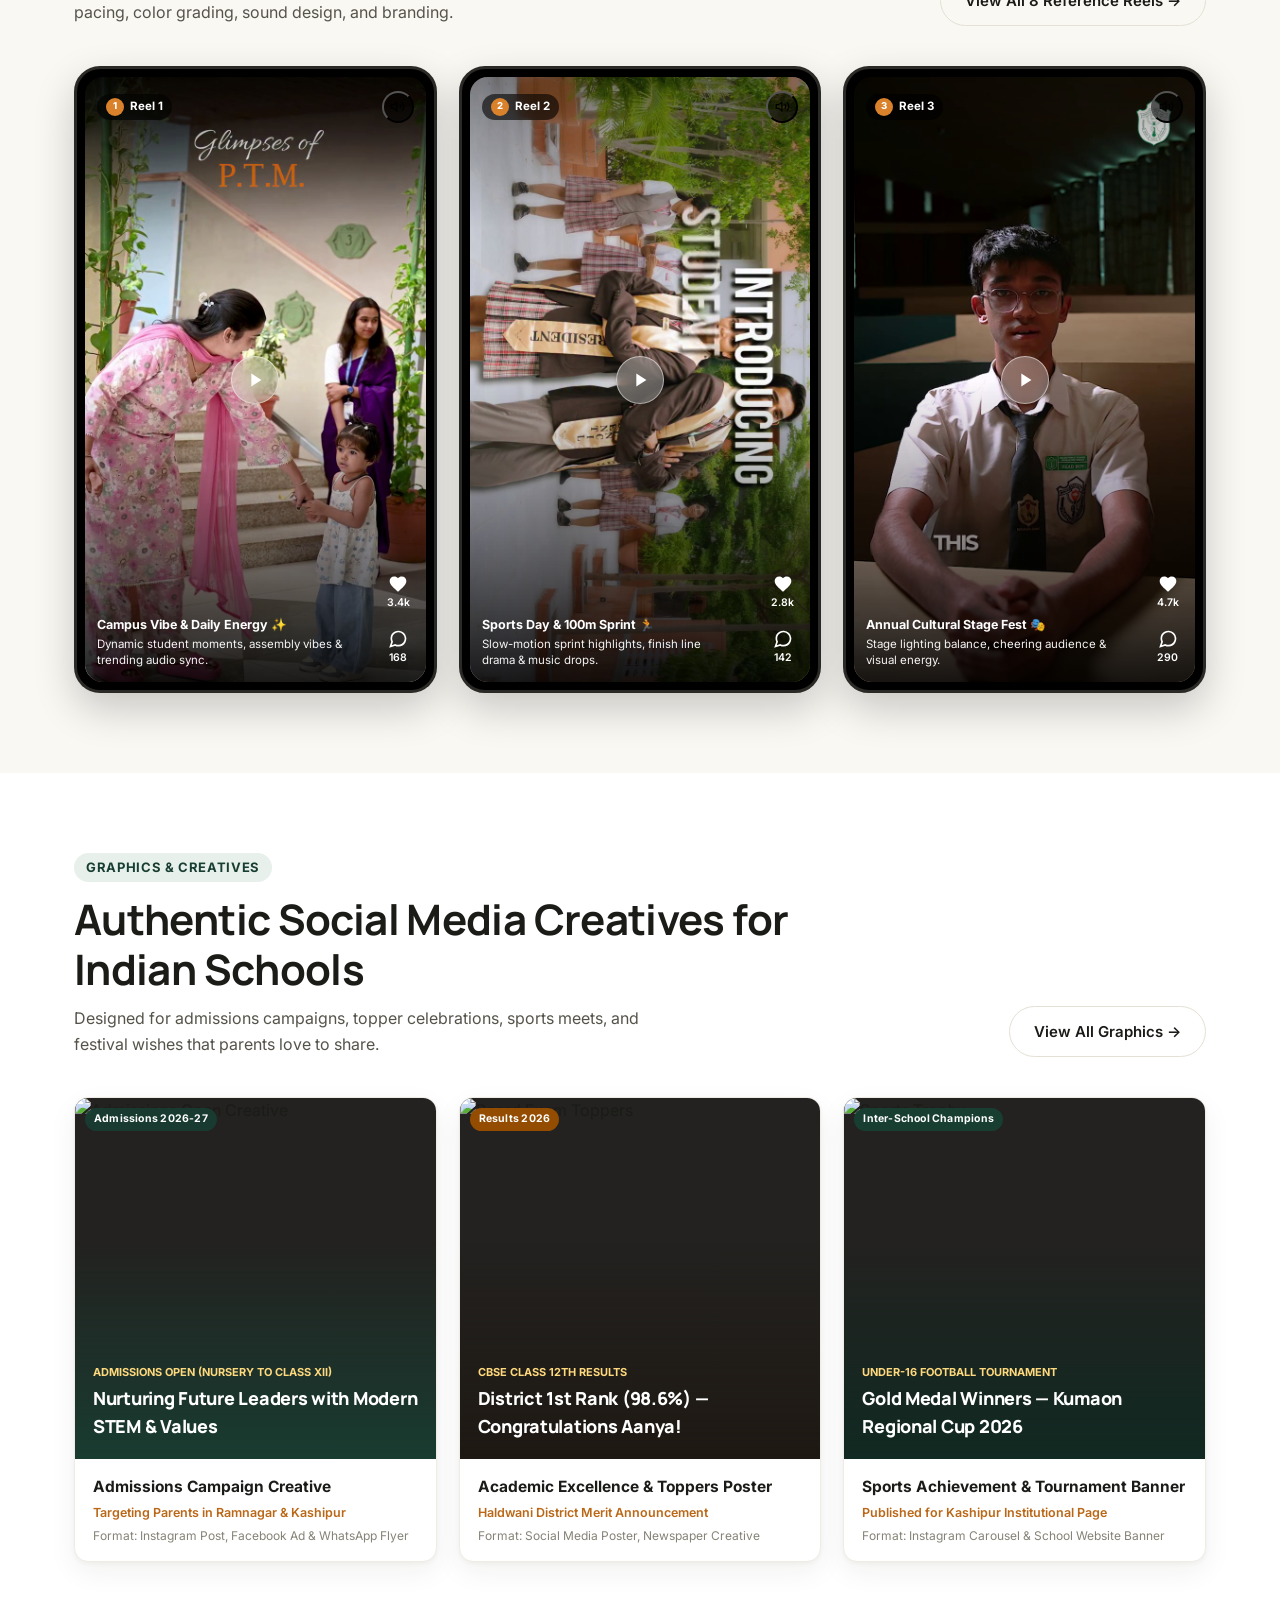
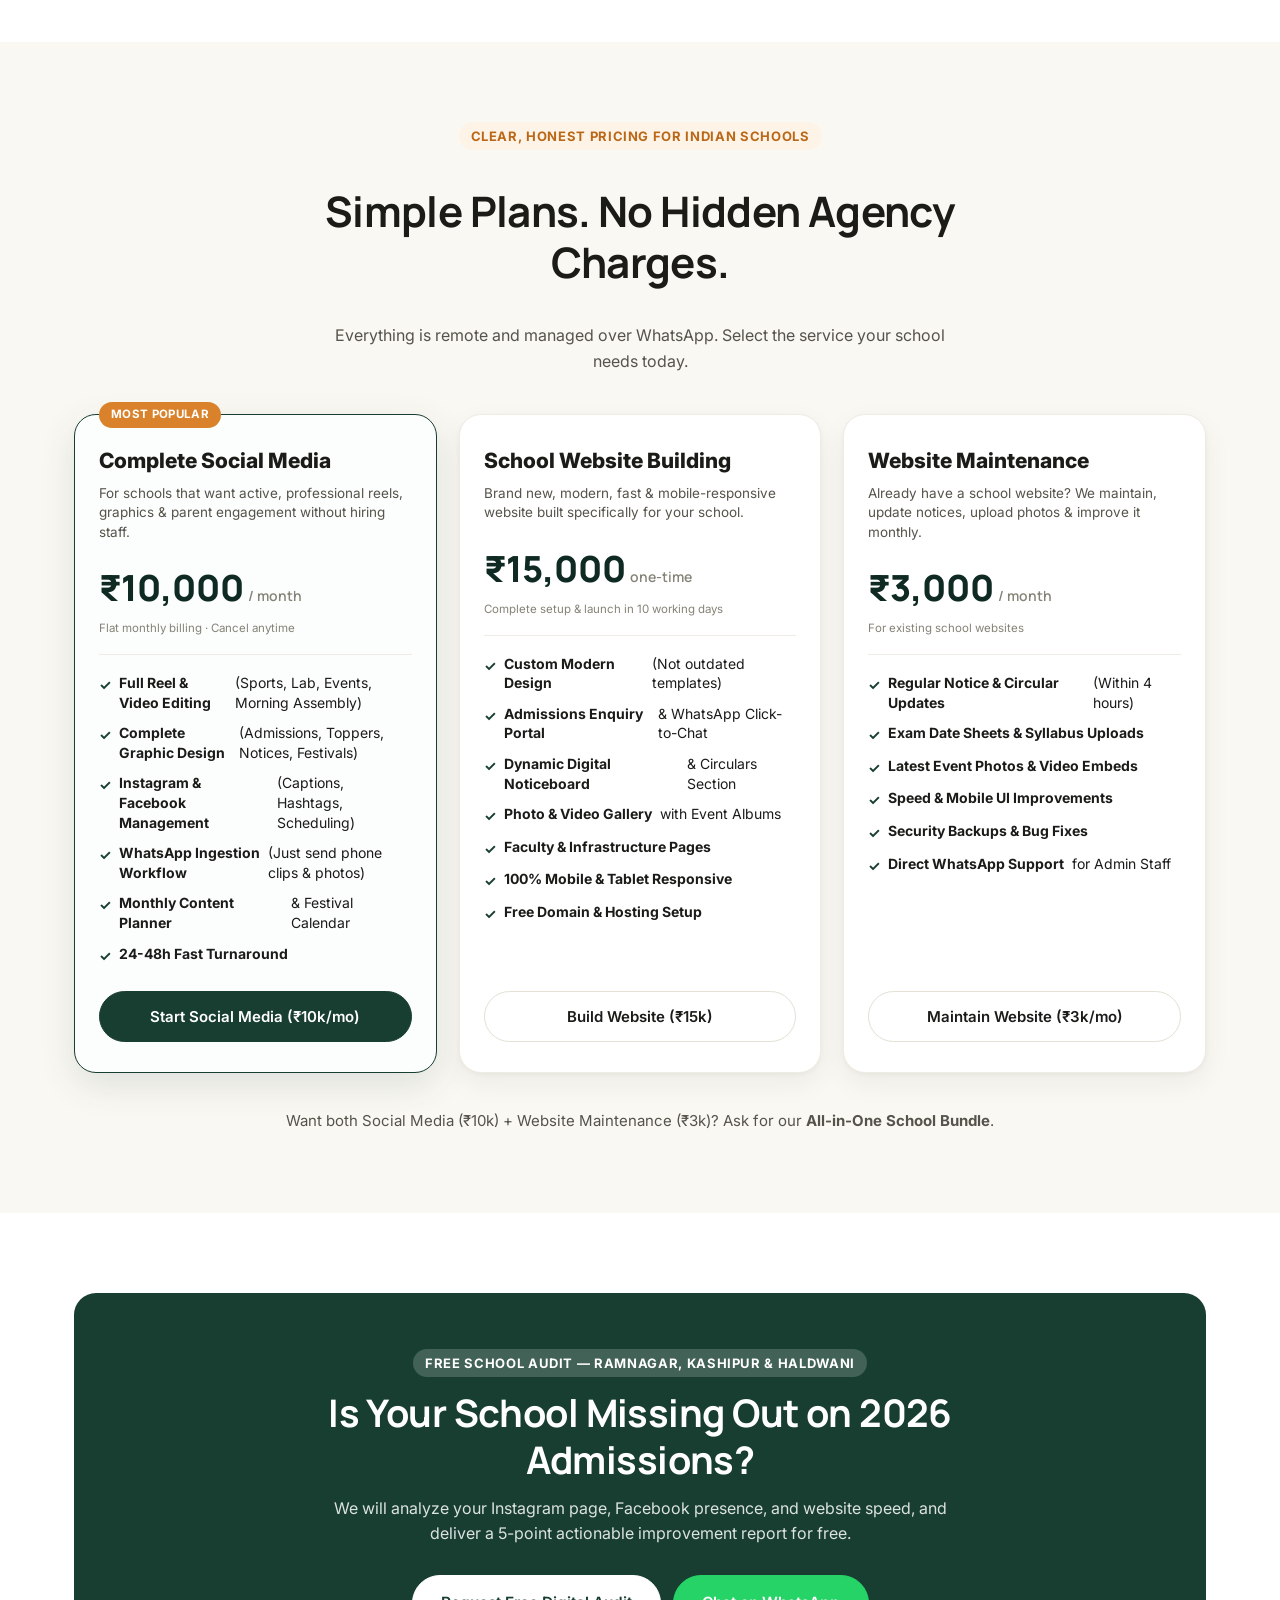
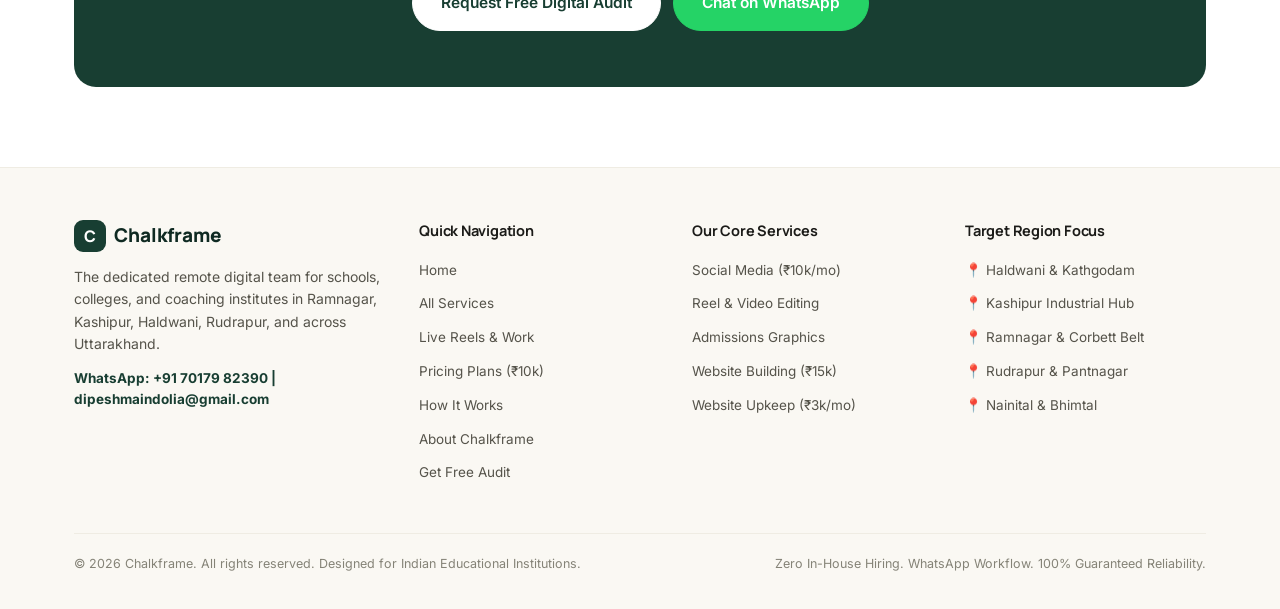
==== commit 19b31c66: "feat(reels): extract and set real video thumbnails from actual mp4s, enable default audio on playbac" ====
--- a/index.html
+++ b/index.html
@@ -189,7 +189,7 @@
     </div>
   </section>
 
-      <!-- LIVE REELS & PRODUCTION BENCHMARKS -->
+        <!-- LIVE REELS & PRODUCTION BENCHMARKS -->
   <section class="bg-warm">
     <div class="wrap">
       <div class="section-head">
@@ -205,22 +205,19 @@
         <!-- Reel 1: Dcc6loZgeNt -->
         <div class="reel-phone-frame" data-cat="reels">
           <div class="reel-screen">
-            <video class="reel-video" loop playsinline webkit-playsinline muted preload="metadata" poster="https://images.unsplash.com/photo-1577896851231-70ef18881754?w=500&auto=format&fit=crop&q=80">
+            <video class="reel-video" loop playsinline webkit-playsinline preload="metadata" poster="images/thumbnails/reel1.jpg">
               <source src="videos/reel1.mp4" type="video/mp4">
             </video>
             <div class="reel-center-play" aria-label="Play Reel 1"><svg width="22" height="22" viewBox="0 0 24 24" fill="white"><path d="M8 5v14l11-7z"/></svg></div>
             <div class="reel-overlay">
               <div class="reel-top-bar">
-                <div class="reel-school-tag"><div class="school-avatar">1</div><span>Reel 1 Benchmark</span></div>
-                <button class="reel-sound-icon" title="Toggle Sound" aria-label="Toggle Sound"><svg width="15" height="15" viewBox="0 0 24 24" fill="none" stroke="currentColor" stroke-width="2"><path d="M11 5L6 9H2v6h4l5 4V5z"/><line x1="23" y1="9" x2="17" y2="15"/><line x1="17" y1="9" x2="23" y2="15"/></svg></button>
+                <div class="reel-school-tag"><div class="school-avatar">1</div><span>Reel 1</span></div>
+                <button class="reel-sound-icon" title="Toggle Sound" aria-label="Toggle Sound"><svg width="15" height="15" viewBox="0 0 24 24" fill="none" stroke="currentColor" stroke-width="2"><polygon points="11 5 6 9 2 9 2 15 6 15 11 19 11 5"/><path d="M19.07 4.93a10 10 0 0 1 0 14.14M15.54 8.46a5 5 0 0 1 0 7.07"/></svg></button>
               </div>
               <div class="reel-bottom">
                 <div class="reel-caption-side">
                   <div class="school-name">Campus Vibe & Daily Energy ✨</div>
                   <div class="reel-desc">Dynamic student moments, assembly vibes & trending audio sync.</div>
-                  <a href="https://www.instagram.com/reel/Dcc6loZgeNt/" target="_blank" rel="noopener" class="btn-instagram-reel">
-                    ▶ Watch Reel 1 on Instagram ↗
-                  </a>
                 </div>
                 <div class="reel-action-bar">
                   <button class="reel-action-btn like-btn" aria-label="Like"><svg viewBox="0 0 24 24" fill="currentColor"><path d="M12 21.35l-1.45-1.32C5.4 15.36 2 12.28 2 8.5 2 5.42 4.42 3 7.5 3c1.74 0 3.41.81 4.5 2.09C13.09 3.81 14.76 3 16.5 3 19.58 3 22 5.42 22 8.5c0 3.78-3.4 6.86-8.55 11.54L12 21.35z"/></svg><span class="like-count">3.4k</span></button>
@@ -233,22 +230,19 @@
         <!-- Reel 2: DcQQPinu0R0 -->
         <div class="reel-phone-frame" data-cat="reels">
           <div class="reel-screen">
-            <video class="reel-video" loop playsinline webkit-playsinline muted preload="metadata" poster="https://images.unsplash.com/photo-1526676037777-05a232554f77?w=500&auto=format&fit=crop&q=80">
+            <video class="reel-video" loop playsinline webkit-playsinline preload="metadata" poster="images/thumbnails/reel2.jpg">
               <source src="videos/reel2.mp4" type="video/mp4">
             </video>
             <div class="reel-center-play" aria-label="Play Reel 2"><svg width="22" height="22" viewBox="0 0 24 24" fill="white"><path d="M8 5v14l11-7z"/></svg></div>
             <div class="reel-overlay">
               <div class="reel-top-bar">
-                <div class="reel-school-tag"><div class="school-avatar">2</div><span>Reel 2 Benchmark</span></div>
-                <button class="reel-sound-icon" title="Toggle Sound" aria-label="Toggle Sound"><svg width="15" height="15" viewBox="0 0 24 24" fill="none" stroke="currentColor" stroke-width="2"><path d="M11 5L6 9H2v6h4l5 4V5z"/><line x1="23" y1="9" x2="17" y2="15"/><line x1="17" y1="9" x2="23" y2="15"/></svg></button>
+                <div class="reel-school-tag"><div class="school-avatar">2</div><span>Reel 2</span></div>
+                <button class="reel-sound-icon" title="Toggle Sound" aria-label="Toggle Sound"><svg width="15" height="15" viewBox="0 0 24 24" fill="none" stroke="currentColor" stroke-width="2"><polygon points="11 5 6 9 2 9 2 15 6 15 11 19 11 5"/><path d="M19.07 4.93a10 10 0 0 1 0 14.14M15.54 8.46a5 5 0 0 1 0 7.07"/></svg></button>
               </div>
               <div class="reel-bottom">
                 <div class="reel-caption-side">
                   <div class="school-name">Sports Day & 100m Sprint 🏃</div>
                   <div class="reel-desc">Slow-motion sprint highlights, finish line drama & music drops.</div>
-                  <a href="https://www.instagram.com/reel/DcQQPinu0R0/" target="_blank" rel="noopener" class="btn-instagram-reel">
-                    ▶ Watch Reel 2 on Instagram ↗
-                  </a>
                 </div>
                 <div class="reel-action-bar">
                   <button class="reel-action-btn like-btn" aria-label="Like"><svg viewBox="0 0 24 24" fill="currentColor"><path d="M12 21.35l-1.45-1.32C5.4 15.36 2 12.28 2 8.5 2 5.42 4.42 3 7.5 3c1.74 0 3.41.81 4.5 2.09C13.09 3.81 14.76 3 16.5 3 19.58 3 22 5.42 22 8.5c0 3.78-3.4 6.86-8.55 11.54L12 21.35z"/></svg><span class="like-count">2.8k</span></button>
@@ -261,22 +255,19 @@
         <!-- Reel 3: DavFQk2DOOT -->
         <div class="reel-phone-frame" data-cat="reels">
           <div class="reel-screen">
-            <video class="reel-video" loop playsinline webkit-playsinline muted preload="metadata" poster="https://images.unsplash.com/photo-1511671782779-c97d3d27a1d4?w=500&auto=format&fit=crop&q=80">
+            <video class="reel-video" loop playsinline webkit-playsinline preload="metadata" poster="images/thumbnails/reel3.jpg">
               <source src="videos/reel3.mp4" type="video/mp4">
             </video>
             <div class="reel-center-play" aria-label="Play Reel 3"><svg width="22" height="22" viewBox="0 0 24 24" fill="white"><path d="M8 5v14l11-7z"/></svg></div>
             <div class="reel-overlay">
               <div class="reel-top-bar">
-                <div class="reel-school-tag"><div class="school-avatar">3</div><span>Reel 3 Benchmark</span></div>
-                <button class="reel-sound-icon" title="Toggle Sound" aria-label="Toggle Sound"><svg width="15" height="15" viewBox="0 0 24 24" fill="none" stroke="currentColor" stroke-width="2"><path d="M11 5L6 9H2v6h4l5 4V5z"/><line x1="23" y1="9" x2="17" y2="15"/><line x1="17" y1="9" x2="23" y2="15"/></svg></button>
+                <div class="reel-school-tag"><div class="school-avatar">3</div><span>Reel 3</span></div>
+                <button class="reel-sound-icon" title="Toggle Sound" aria-label="Toggle Sound"><svg width="15" height="15" viewBox="0 0 24 24" fill="none" stroke="currentColor" stroke-width="2"><polygon points="11 5 6 9 2 9 2 15 6 15 11 19 11 5"/><path d="M19.07 4.93a10 10 0 0 1 0 14.14M15.54 8.46a5 5 0 0 1 0 7.07"/></svg></button>
               </div>
               <div class="reel-bottom">
                 <div class="reel-caption-side">
                   <div class="school-name">Annual Cultural Stage Fest 🎭</div>
                   <div class="reel-desc">Stage lighting balance, cheering audience & visual energy.</div>
-                  <a href="https://www.instagram.com/reel/DavFQk2DOOT/" target="_blank" rel="noopener" class="btn-instagram-reel">
-                    ▶ Watch Reel 3 on Instagram ↗
-                  </a>
                 </div>
                 <div class="reel-action-bar">
                   <button class="reel-action-btn like-btn" aria-label="Like"><svg viewBox="0 0 24 24" fill="currentColor"><path d="M12 21.35l-1.45-1.32C5.4 15.36 2 12.28 2 8.5 2 5.42 4.42 3 7.5 3c1.74 0 3.41.81 4.5 2.09C13.09 3.81 14.76 3 16.5 3 19.58 3 22 5.42 22 8.5c0 3.78-3.4 6.86-8.55 11.54L12 21.35z"/></svg><span class="like-count">4.7k</span></button>
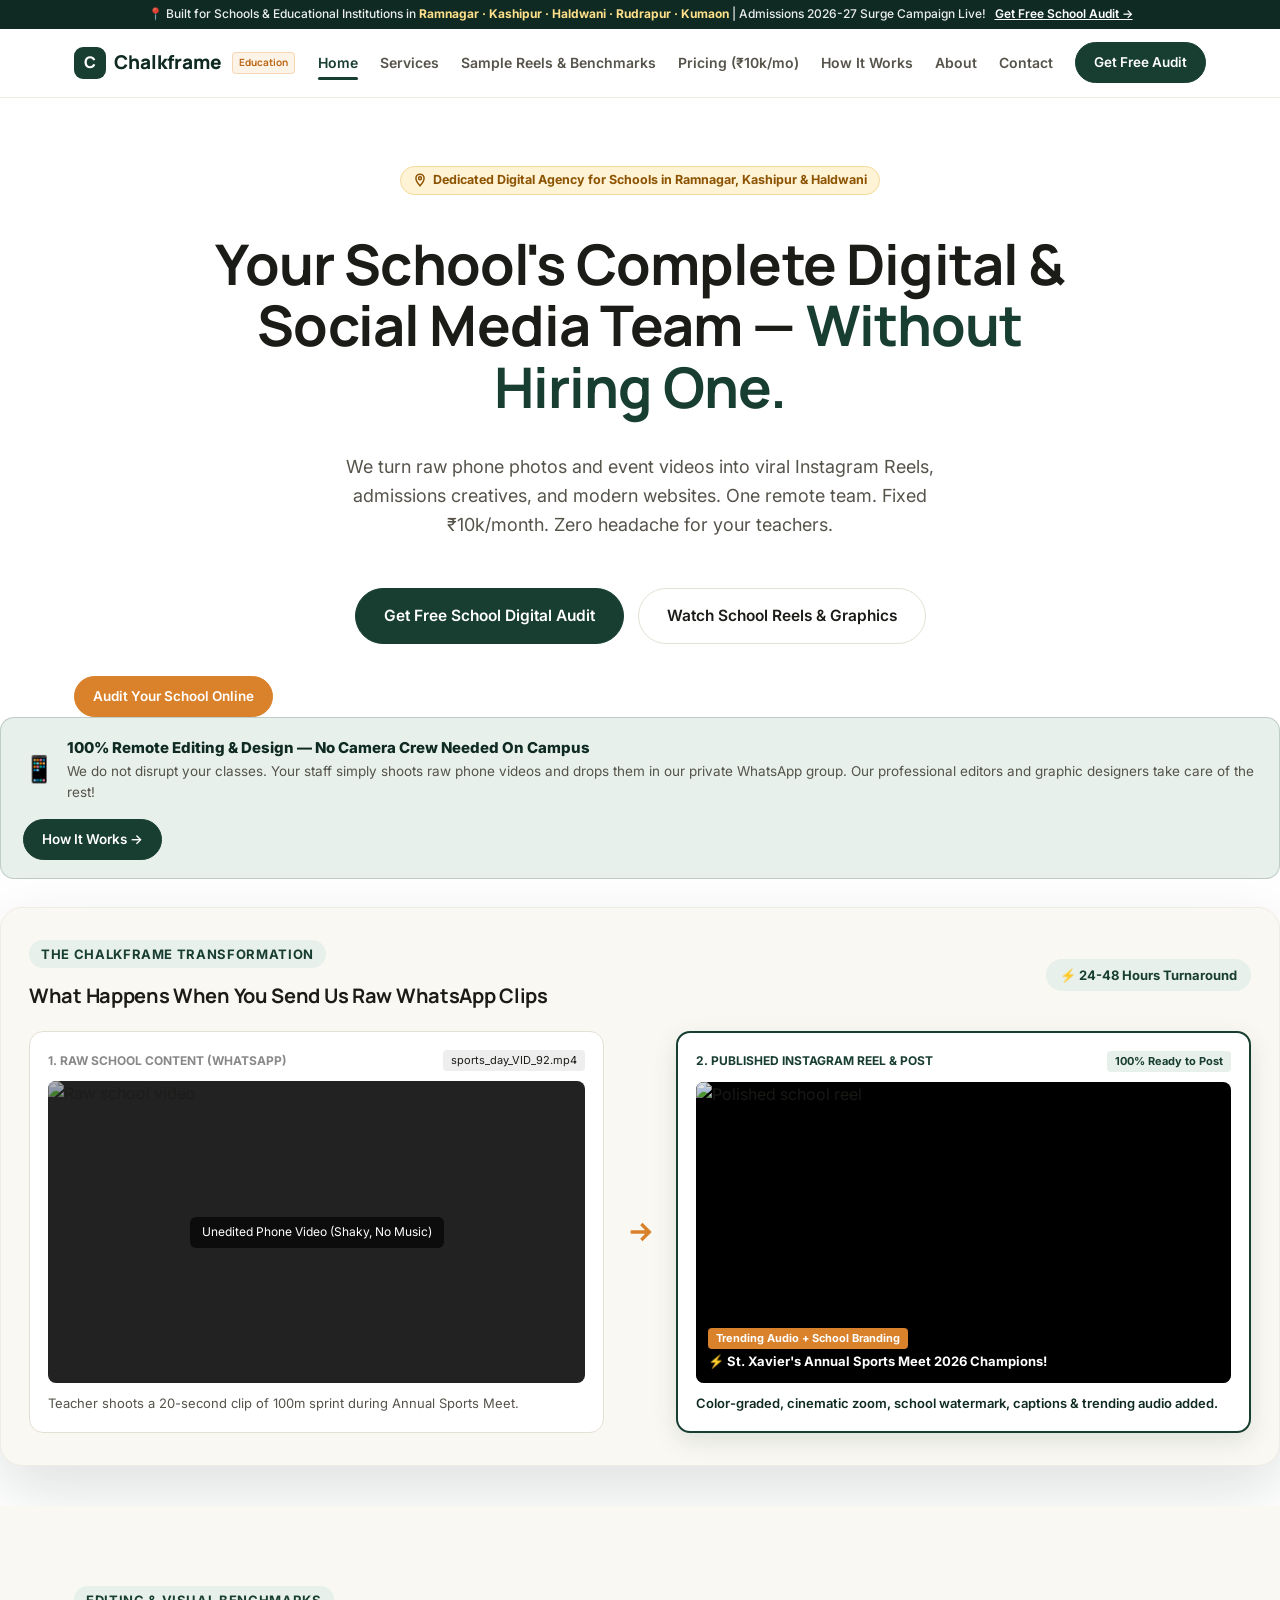
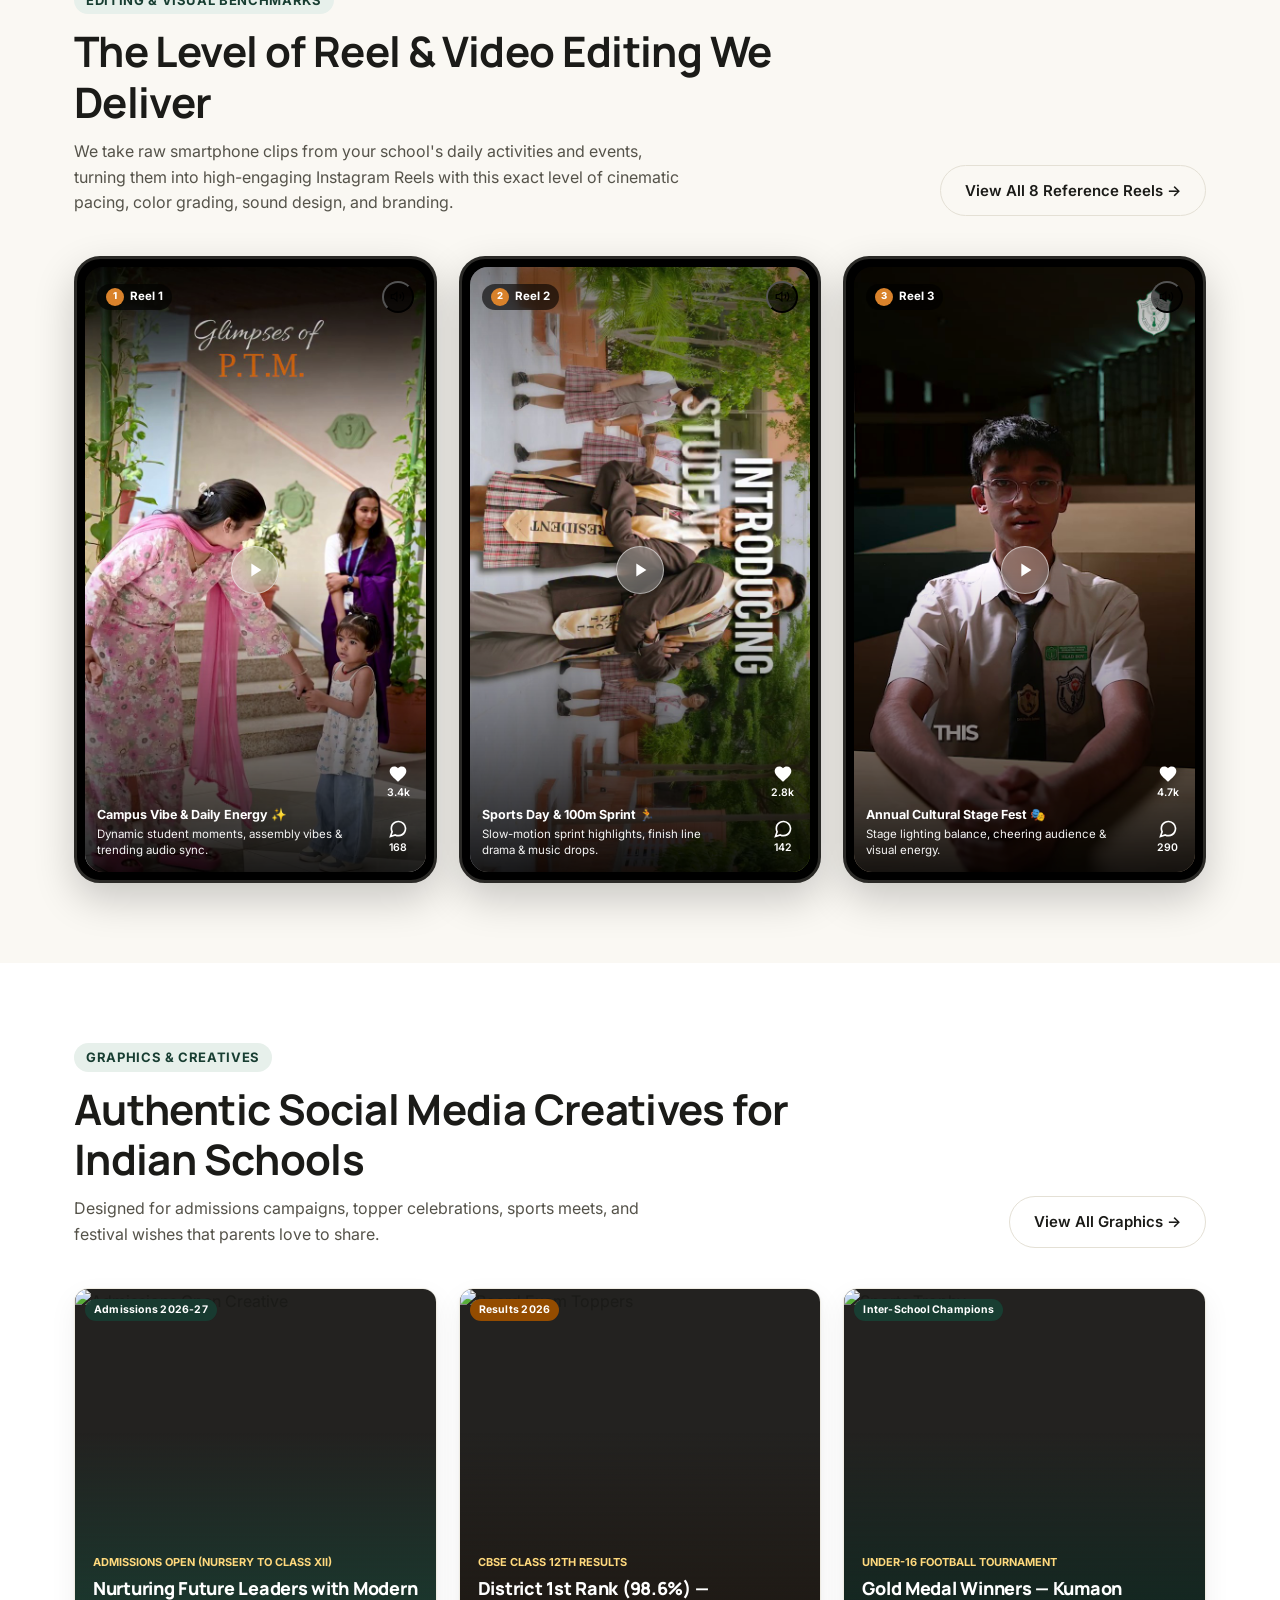
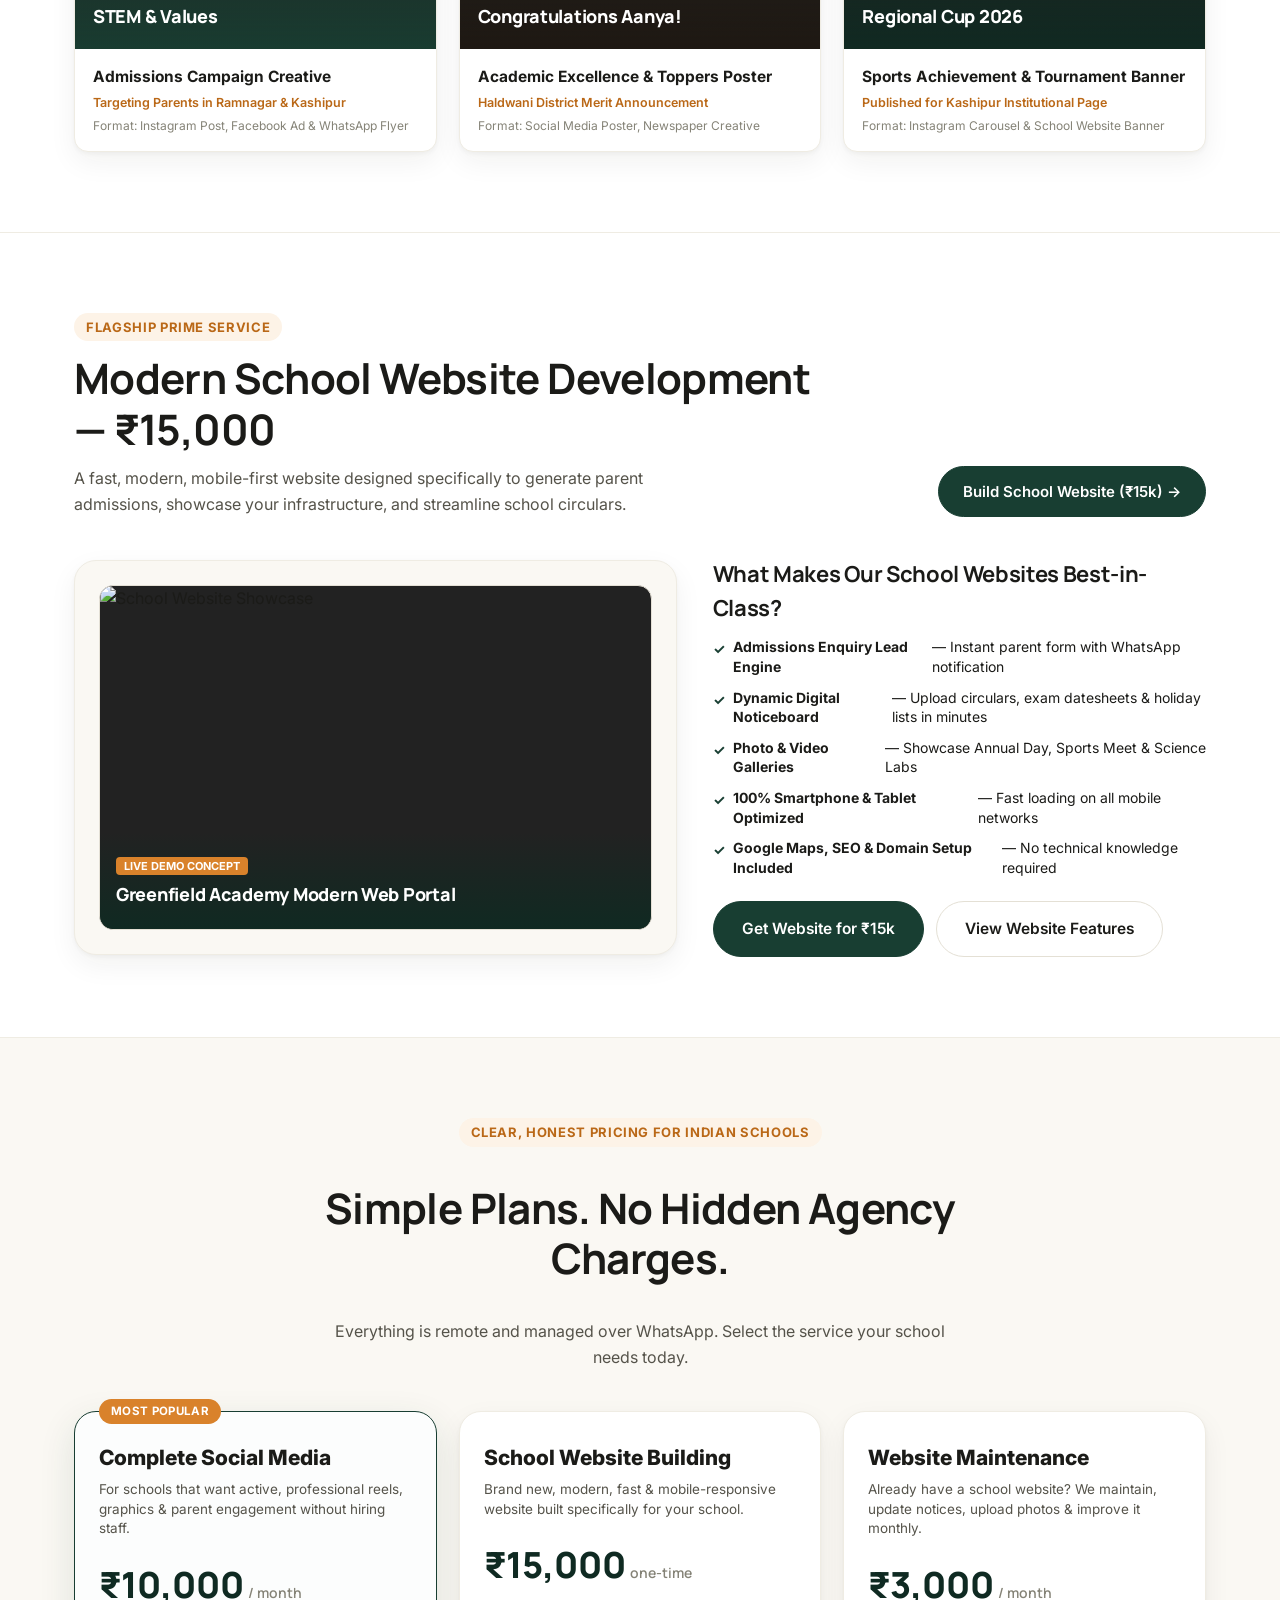
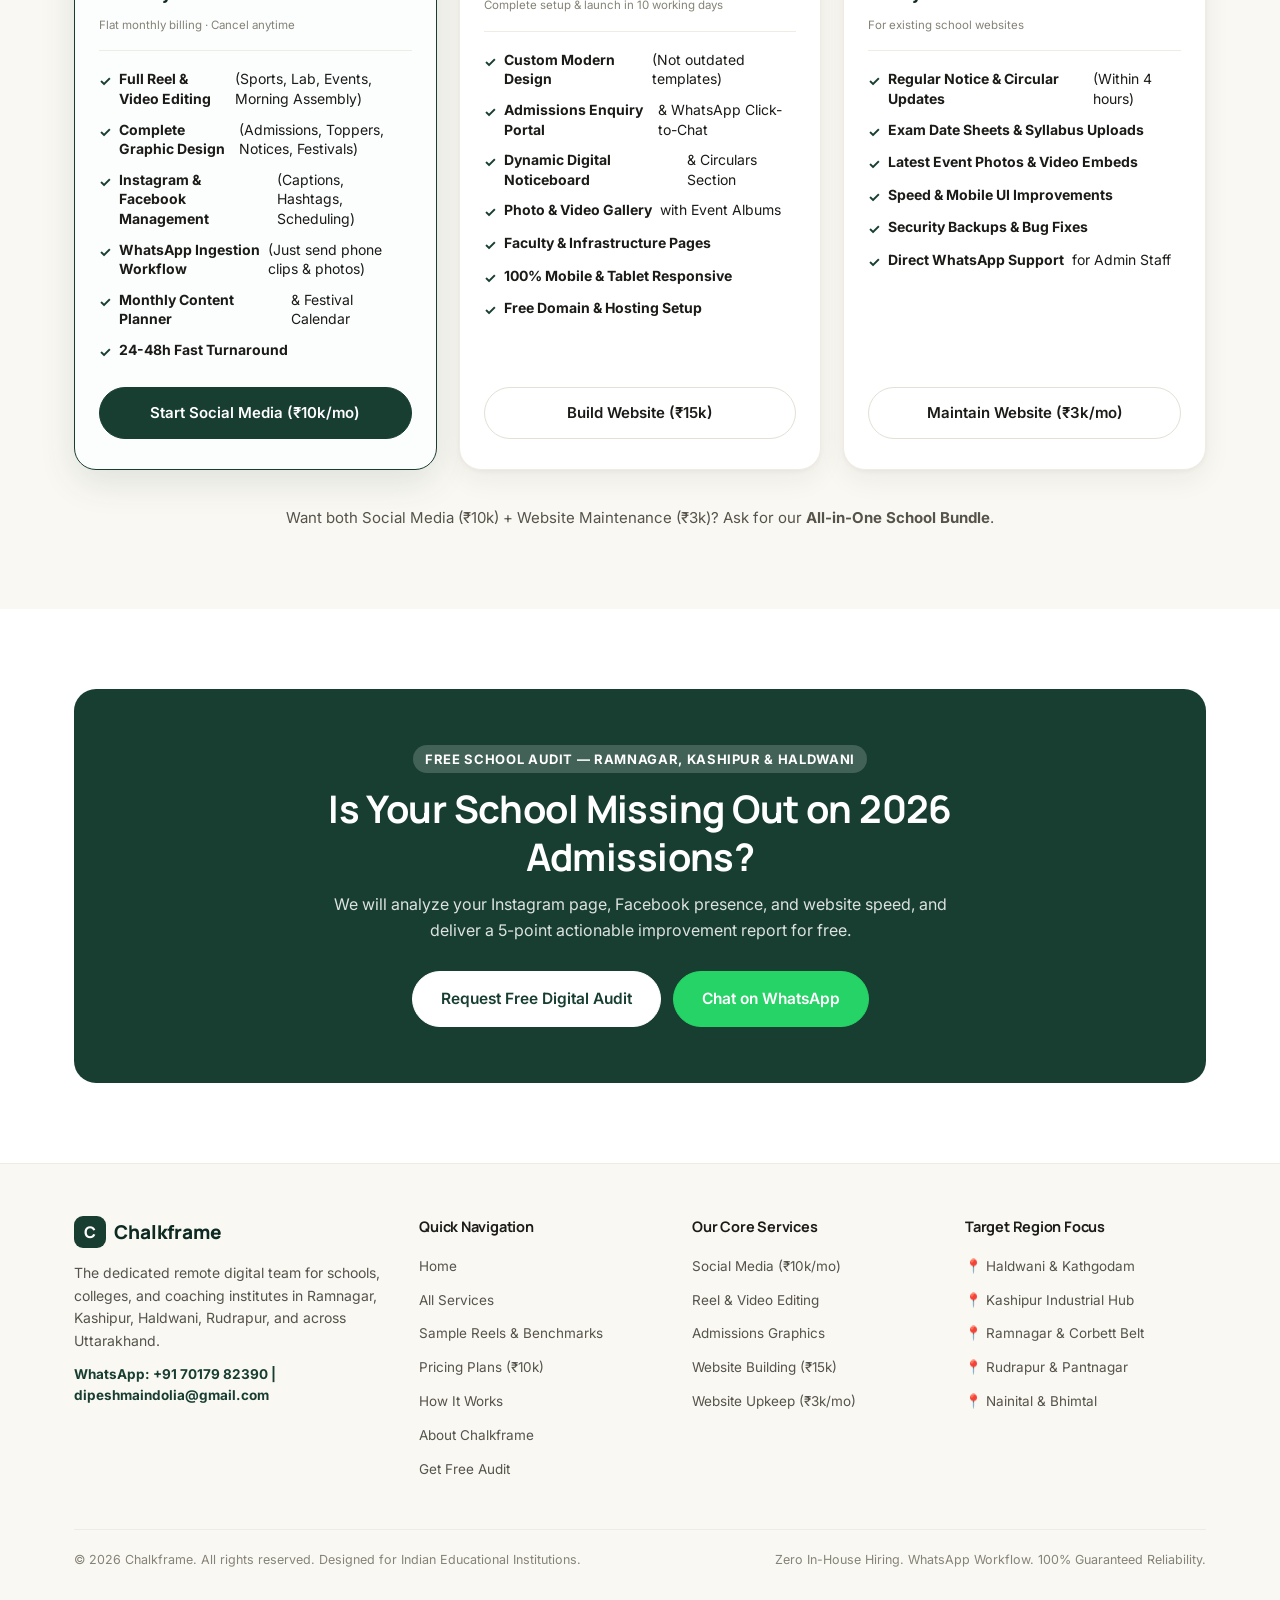
==== commit 6f1e031c: "feat: highlight 100% remote editing workflow, feature school website building (₹15k) prime service o" ====
--- a/index.html
+++ b/index.html
@@ -22,7 +22,7 @@
     <div class="nav-links">
       <a href="index.html" class="active">Home</a>
       <a href="services.html" class="">Services</a>
-      <a href="portfolio.html" class="">Live Reels &amp; Work</a>
+      <a href="portfolio.html" class="">Sample Reels &amp; Benchmarks</a>
       <a href="pricing.html" class="">Pricing (₹10k/mo)</a>
       <a href="how-it-works.html" class="">How It Works</a>
       <a href="about.html" class="">About</a>
@@ -66,8 +66,8 @@
       <a href="portfolio.html" class="mobile-nav-link ">
         <span class="nav-icon">🎬</span>
         <div class="nav-link-text">
-          <div class="nav-link-title">Live Reels &amp; Work</div>
-          <div class="nav-link-sub">Playable video reels &amp; poster designs</div>
+          <div class="nav-link-title">Sample Reels &amp; Benchmarks</div>
+          <div class="nav-link-sub">Visual benchmarks &amp; editing standard references</div>
         </div>
       </a>
       <a href="pricing.html" class="mobile-nav-link ">
@@ -133,6 +133,20 @@
 
       
         <a href="contact.html" class="btn btn-secondary btn-sm" style="flex:none;">Audit Your School Online</a>
+      </div>
+
+            <!-- 100% REMOTE WORKFLOW HIGHLIGHT -->
+      <div style="background: var(--pine-tint); border: 1.5px solid rgba(24, 62, 50, 0.2); border-radius: var(--radius-m); padding: 18px 22px; margin-bottom: 28px; display: flex; align-items: center; justify-content: space-between; gap: 16px; flex-wrap: wrap;">
+        <div style="display: flex; align-items: center; gap: 12px;">
+          <div style="font-size: 26px; flex: none;">📱</div>
+          <div>
+            <div style="font-weight: 800; color: var(--pine-dark); font-size: 15px;">100% Remote Editing &amp; Design — No Camera Crew Needed On Campus</div>
+            <div style="font-size: 13.5px; color: var(--ink-soft); margin-top: 2px;">
+              We do not disrupt your classes. Your staff simply shoots raw phone videos and drops them in our private WhatsApp group. Our professional editors and graphic designers take care of the rest!
+            </div>
+          </div>
+        </div>
+        <a href="how-it-works.html" class="btn btn-primary btn-sm" style="flex: none;">How It Works →</a>
       </div>
 
       <!-- BEFORE & AFTER CONTENT TRANSFORMATION BOX -->
@@ -342,6 +356,47 @@
             <div class="graphic-title">Sports Achievement &amp; Tournament Banner</div>
             <div class="graphic-location">Published for Kashipur Institutional Page</div>
             <div class="graphic-meta">Format: Instagram Carousel &amp; School Website Banner</div>
+          </div>
+        </div>
+      </div>
+    </div>
+  </section>
+
+    <!-- PRIME SERVICE: SCHOOL WEBSITE BUILDING -->
+  <section style="background: #FFFFFF; border-top: 1px solid var(--border-soft); border-bottom: 1px solid var(--border-soft);">
+    <div class="wrap">
+      <div class="section-head">
+        <div>
+          <span class="eyebrow eyebrow-amber">Flagship Prime Service</span>
+          <h2 class="section-title">Modern School Website Development — ₹15,000</h2>
+          <p class="section-sub">A fast, modern, mobile-first website designed specifically to generate parent admissions, showcase your infrastructure, and streamline school circulars.</p>
+        </div>
+        <a href="contact.html?plan=web15k" class="btn btn-primary">Build School Website (₹15k) →</a>
+      </div>
+
+      <div style="display: grid; grid-template-columns: 1.1fr 0.9fr; gap: 36px; align-items: center;">
+        <div style="background: var(--paper-warm); border: 1.5px solid var(--border-soft); border-radius: var(--radius-l); padding: 24px; box-shadow: var(--shadow-card);">
+          <div style="aspect-ratio: 16/10; border-radius: var(--radius-m); overflow: hidden; position: relative; background: #222; border: 1px solid var(--border);">
+            <img src="https://images.unsplash.com/photo-1509062522246-3755977927d7?w=800&auto=format&fit=crop&q=80" alt="School Website Showcase" style="width: 100%; height: 100%; object-fit: cover;">
+            <div style="position: absolute; bottom: 0; left: 0; right: 0; background: linear-gradient(180deg, transparent, rgba(15,42,34,0.95)); padding: 20px 16px; color: #fff;">
+              <span style="font-size: 11px; background: var(--marigold); color: #fff; padding: 2px 8px; border-radius: 4px; font-weight: 700; text-transform: uppercase;">Live Demo Concept</span>
+              <h4 style="font-size: 18px; font-weight: 800; color: #fff; margin-top: 4px;">Greenfield Academy Modern Web Portal</h4>
+            </div>
+          </div>
+        </div>
+
+        <div>
+          <h3 style="font-size: 22px; margin-bottom: 12px;">What Makes Our School Websites Best-in-Class?</h3>
+          <ul class="price-features" style="margin-bottom: 24px;">
+            <li><span class="check">✓</span> <strong>Admissions Enquiry Lead Engine</strong> — Instant parent form with WhatsApp notification</li>
+            <li><span class="check">✓</span> <strong>Dynamic Digital Noticeboard</strong> — Upload circulars, exam datesheets &amp; holiday lists in minutes</li>
+            <li><span class="check">✓</span> <strong>Photo &amp; Video Galleries</strong> — Showcase Annual Day, Sports Meet &amp; Science Labs</li>
+            <li><span class="check">✓</span> <strong>100% Smartphone &amp; Tablet Optimized</strong> — Fast loading on all mobile networks</li>
+            <li><span class="check">✓</span> <strong>Google Maps, SEO &amp; Domain Setup Included</strong> — No technical knowledge required</li>
+          </ul>
+          <div style="display: flex; gap: 12px; flex-wrap: wrap;">
+            <a href="contact.html?service=website" class="btn btn-primary btn-lg">Get Website for ₹15k</a>
+            <a href="services.html#website" class="btn btn-ghost btn-lg">View Website Features</a>
           </div>
         </div>
       </div>
@@ -471,7 +526,7 @@
         <ul class="footer-links-list">
           <li><a href="index.html">Home</a></li>
           <li><a href="services.html">All Services</a></li>
-          <li><a href="portfolio.html">Live Reels &amp; Work</a></li>
+          <li><a href="portfolio.html">Sample Reels &amp; Benchmarks</a></li>
           <li><a href="pricing.html">Pricing Plans (₹10k)</a></li>
           <li><a href="how-it-works.html">How It Works</a></li>
           <li><a href="about.html">About Chalkframe</a></li>
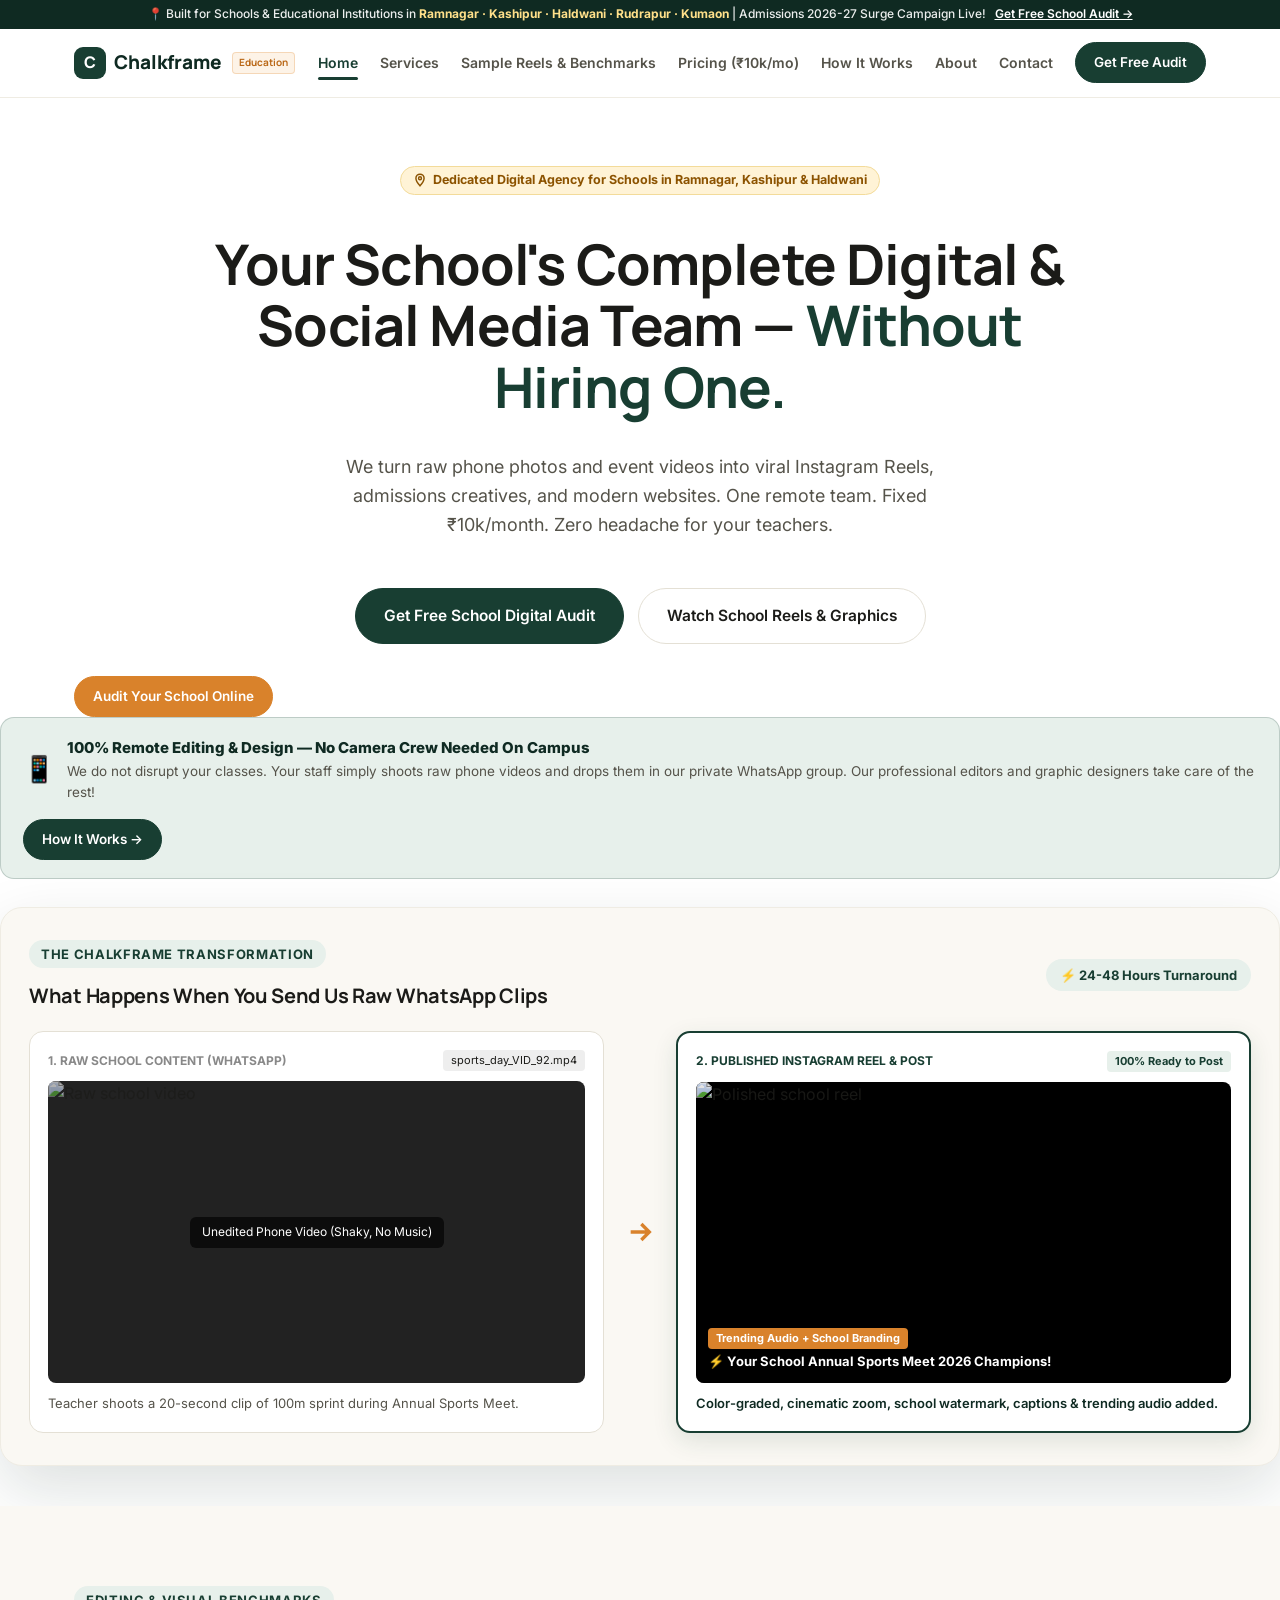
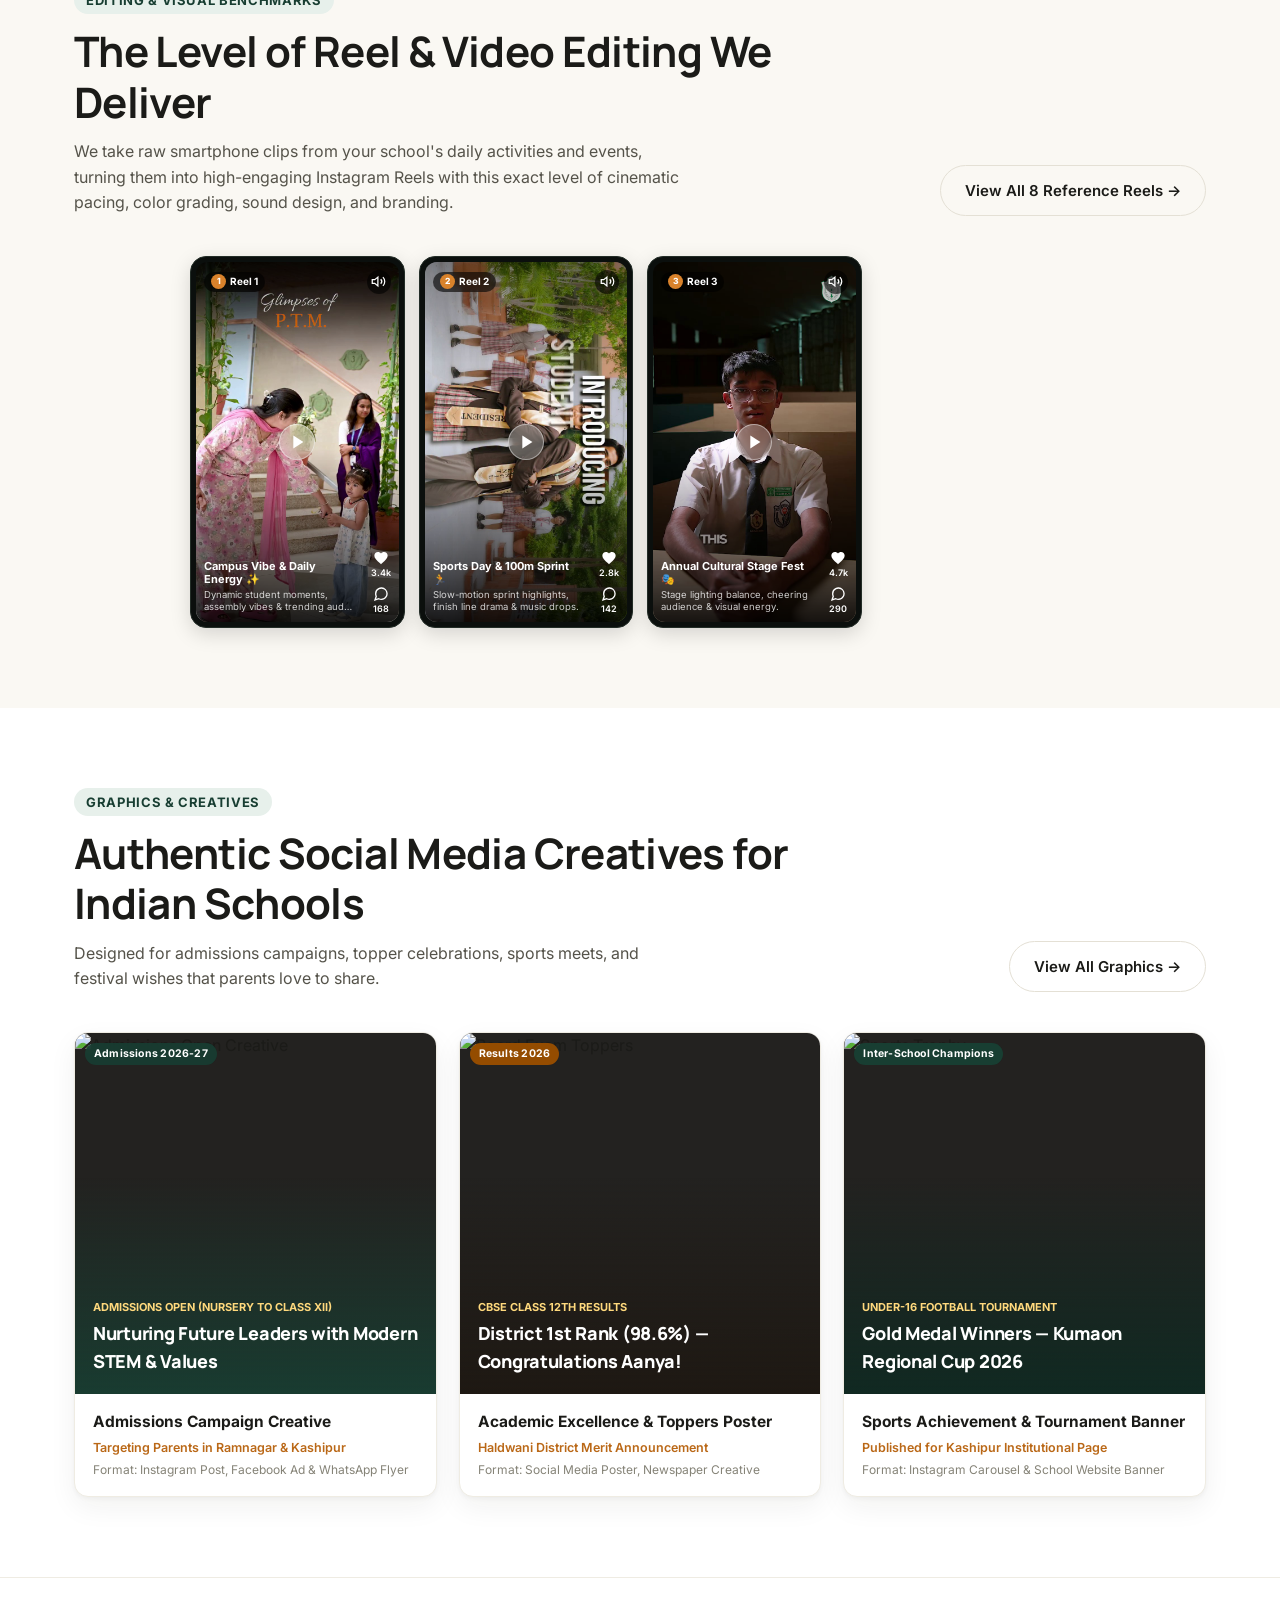
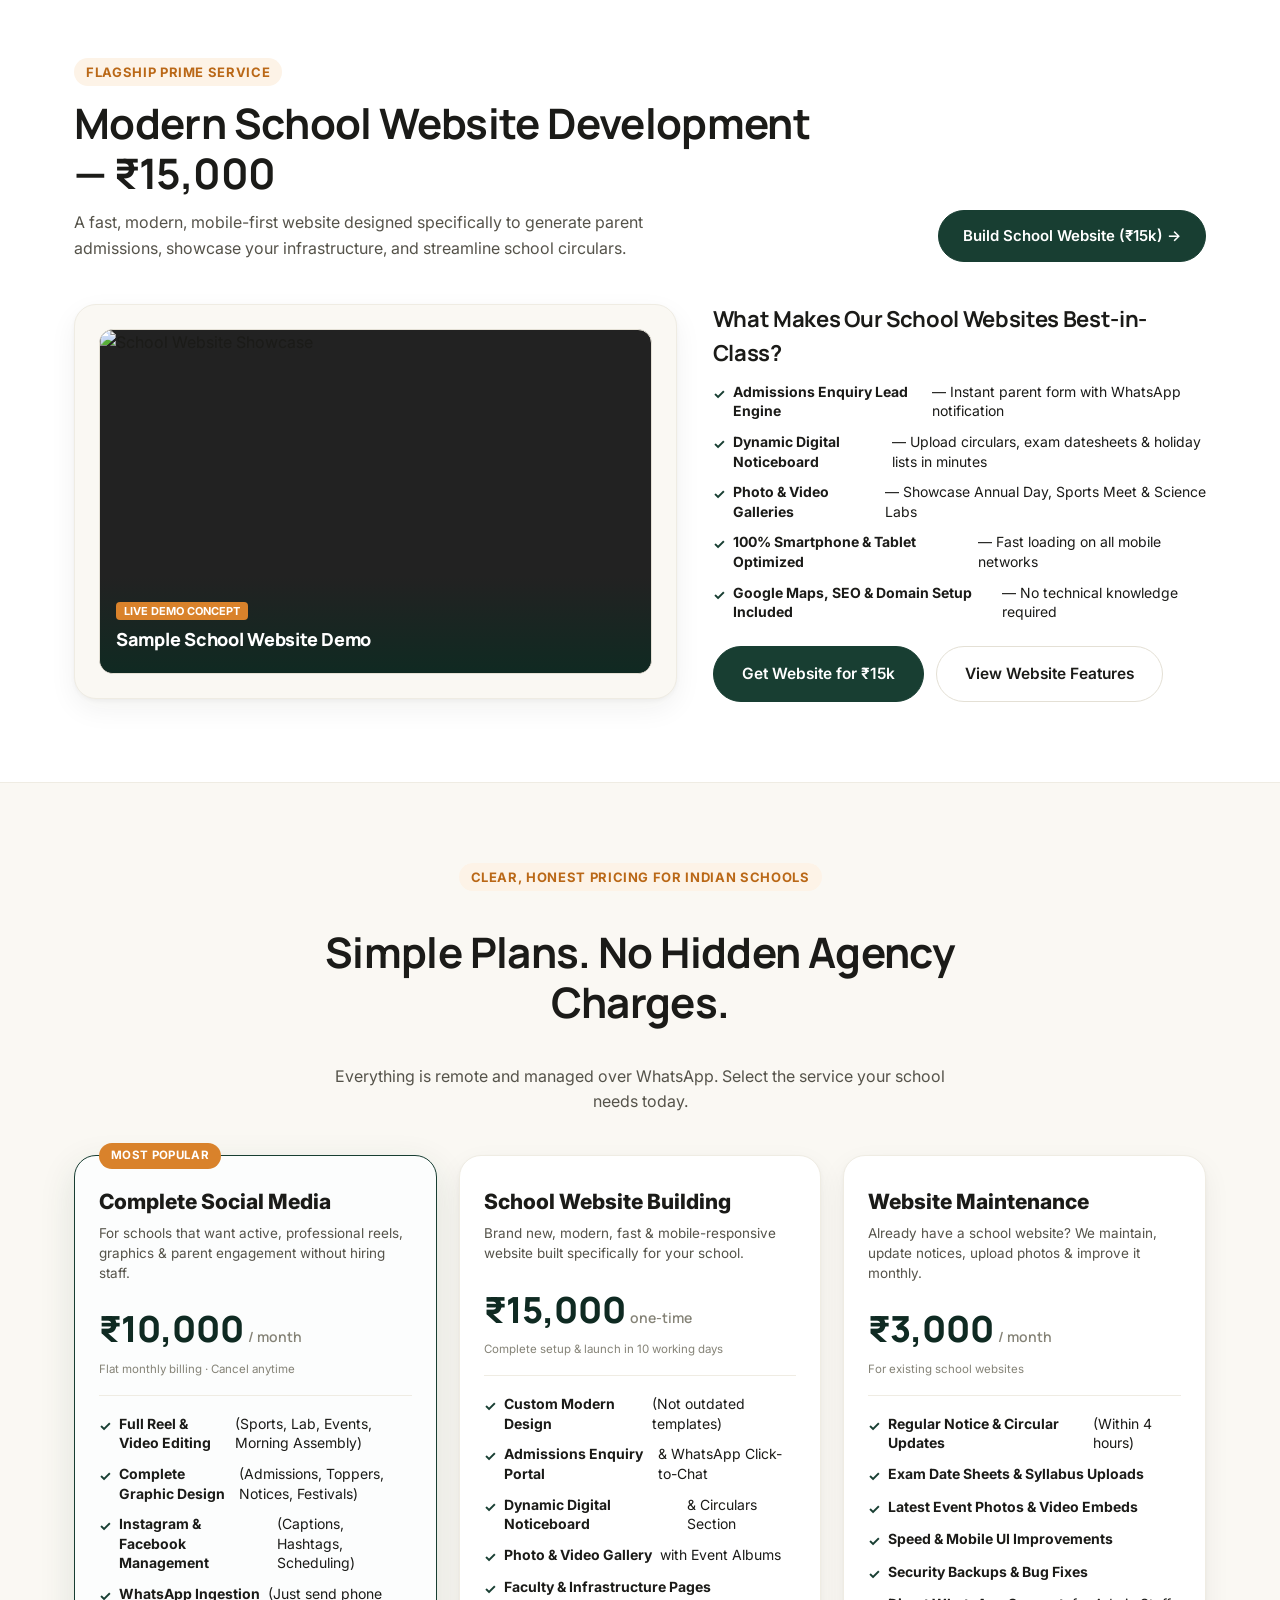
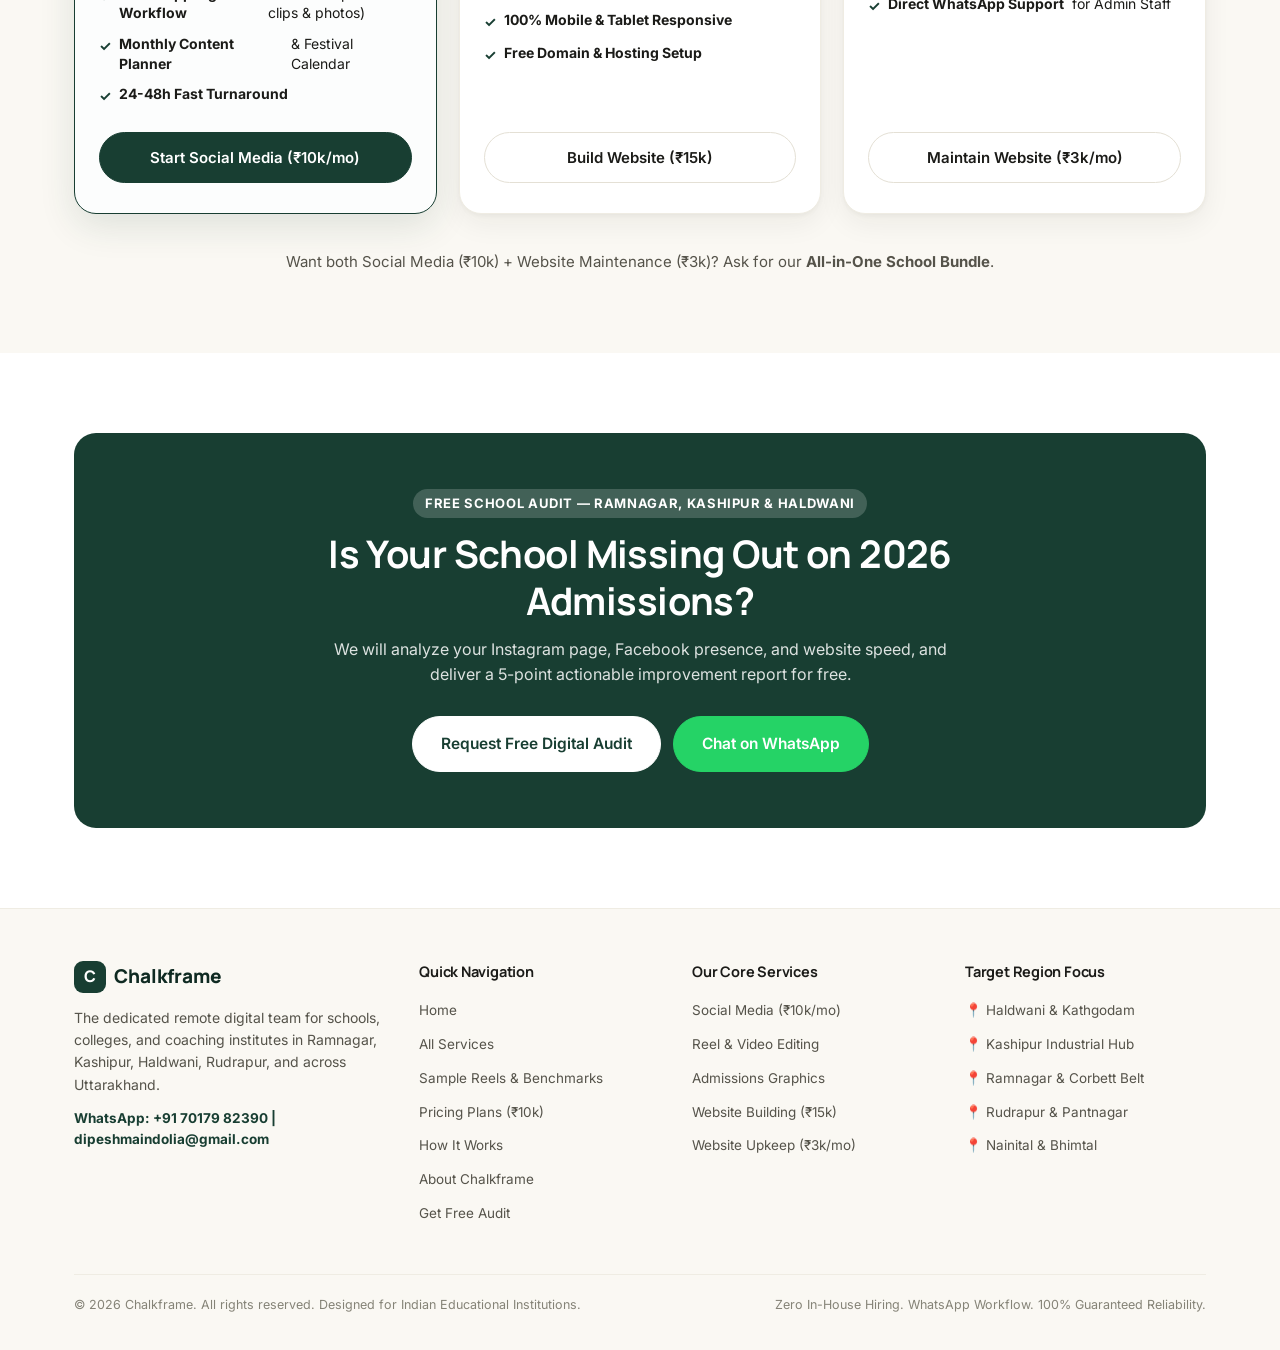
==== commit ca89d705: "fix: remove all fake school names (Greenfield, Corbett Heritage, St. Xavier) and replace with generi" ====
--- a/index.html
+++ b/index.html
@@ -191,7 +191,7 @@
               <img src="https://images.unsplash.com/photo-1546410531-bb4caa6b424d?w=600&auto=format&fit=crop&q=80" alt="Polished school reel" style="width: 100%; height: 100%; object-fit: cover;">
               <div style="position: absolute; inset: 0; background: linear-gradient(180deg, rgba(0,0,0,0.1), rgba(0,0,0,0.7)); display: flex; flex-direction: column; justify-content: flex-end; padding: 12px; color: #fff;">
                 <span style="font-size: 11px; background: var(--marigold); color: #fff; padding: 2px 8px; border-radius: 4px; display: inline-block; width: fit-content; font-weight: 700;">Trending Audio + School Branding</span>
-                <span style="font-size: 13px; font-weight: 700; margin-top: 2px;">⚡ St. Xavier's Annual Sports Meet 2026 Champions!</span>
+                <span style="font-size: 13px; font-weight: 700; margin-top: 2px;">⚡ Your School Annual Sports Meet 2026 Champions!</span>
               </div>
             </div>
             <p style="font-size: 13px; color: var(--pine-dark); margin-top: 10px; font-weight: 600;">
@@ -380,7 +380,7 @@
             <img src="https://images.unsplash.com/photo-1509062522246-3755977927d7?w=800&auto=format&fit=crop&q=80" alt="School Website Showcase" style="width: 100%; height: 100%; object-fit: cover;">
             <div style="position: absolute; bottom: 0; left: 0; right: 0; background: linear-gradient(180deg, transparent, rgba(15,42,34,0.95)); padding: 20px 16px; color: #fff;">
               <span style="font-size: 11px; background: var(--marigold); color: #fff; padding: 2px 8px; border-radius: 4px; font-weight: 700; text-transform: uppercase;">Live Demo Concept</span>
-              <h4 style="font-size: 18px; font-weight: 800; color: #fff; margin-top: 4px;">Greenfield Academy Modern Web Portal</h4>
+              <h4 style="font-size: 18px; font-weight: 800; color: #fff; margin-top: 4px;">Sample School Website Demo</h4>
             </div>
           </div>
         </div>
--- a/css/style.css
+++ b/css/style.css
@@ -1,4 +1,4 @@
-﻿:root {
+:root {
   --ink: #1B1B18;
   --ink-soft: #55534A;
   --ink-faint: #858377;
@@ -650,170 +650,188 @@
   font-weight: 700;
 }
 
-/* ---------- INSTAGRAM REELS & VIDEO PLAYER COMPONENT ---------- */
+/* ---------- COMPACT SLEEK REELS GRID & VIDEO COMPONENT ---------- */
 .reels-grid {
   display: grid;
-  grid-template-columns: repeat(3, 1fr);
-  gap: 22px;
-}
-@media (max-width: 920px) {
-  .reels-grid { grid-template-columns: repeat(2, 1fr); }
-}
-@media (max-width: 600px) {
-  .reels-grid { grid-template-columns: 1fr; max-width: 330px; margin: 0 auto; }
+  grid-template-columns: repeat(4, 1fr);
+  gap: 14px;
+  max-width: 900px;
+  margin: 0 auto;
+}
+@media (max-width: 1024px) {
+  .reels-grid { grid-template-columns: repeat(3, 1fr); gap: 14px; }
+}
+@media (max-width: 768px) {
+  .reels-grid { grid-template-columns: repeat(2, 1fr); gap: 12px; }
+}
+@media (max-width: 480px) {
+  .reels-grid { grid-template-columns: repeat(2, 1fr); gap: 8px; }
 }
 
 .reel-phone-frame {
-  background: #000;
-  border-radius: 26px;
-  padding: 8px;
-  box-shadow: 0 16px 40px rgba(0, 0, 0, 0.2);
-  border: 3px solid #2B2A27;
+  background: #0B0F0D;
+  border-radius: 16px;
+  padding: 5px;
+  box-shadow: 0 6px 20px rgba(0, 0, 0, 0.15);
+  border: 1.5px solid #232D27;
   position: relative;
   overflow: hidden;
-}
+  transition: transform 0.2s ease, box-shadow 0.2s ease;
+}
+.reel-phone-frame:hover {
+  transform: translateY(-2px);
+  box-shadow: 0 10px 28px rgba(0, 0, 0, 0.22);
+}
+
 .reel-screen {
   position: relative;
   aspect-ratio: 9/16;
-  border-radius: 18px;
+  border-radius: 12px;
   overflow: hidden;
   background: #111;
   cursor: pointer;
 }
+
 .reel-video {
   width: 100%;
   height: 100%;
   object-fit: cover;
   display: block;
 }
+
 .reel-overlay {
   position: absolute;
   inset: 0;
-  background: linear-gradient(180deg, rgba(0,0,0,0.35) 0%, transparent 25%, transparent 50%, rgba(0,0,0,0.88) 100%);
+  background: linear-gradient(180deg, rgba(0,0,0,0.35) 0%, transparent 28%, transparent 52%, rgba(0,0,0,0.88) 100%);
   display: flex;
   flex-direction: column;
   justify-content: space-between;
-  padding: 14px 12px;
+  padding: 8px;
   color: #fff;
   pointer-events: none;
 }
+
 .reel-top-bar {
   display: flex;
   align-items: center;
   justify-content: space-between;
-  font-size: 12px;
-  font-weight: 700;
-}
+}
+
 .reel-school-tag {
   display: flex;
   align-items: center;
-  gap: 6px;
+  gap: 4px;
   background: rgba(0,0,0,0.6);
-  backdrop-filter: blur(8px);
-  padding: 4px 9px;
+  backdrop-filter: blur(6px);
+  padding: 2px 7px;
   border-radius: 999px;
-  font-size: 11.5px;
-}
+  font-size: 10px;
+  font-weight: 700;
+}
+
 .school-avatar {
-  width: 18px;
-  height: 18px;
+  width: 15px;
+  height: 15px;
   border-radius: 50%;
   background: var(--marigold);
   color: #fff;
-  font-size: 9.5px;
+  font-size: 8.5px;
   font-weight: 800;
   display: flex;
   align-items: center;
   justify-content: center;
 }
+
 .reel-sound-icon {
-  background: rgba(0,0,0,0.55);
-  width: 32px;
-  height: 32px;
+  background: rgba(0,0,0,0.6);
+  width: 24px;
+  height: 24px;
   border-radius: 50%;
   display: flex;
   align-items: center;
   justify-content: center;
   pointer-events: auto;
   cursor: pointer;
-  touch-action: manipulation;
-}
+  border: none;
+  color: #fff;
+  padding: 0;
+}
+
 .reel-center-play {
   position: absolute;
   top: 50%;
   left: 50%;
   transform: translate(-50%, -50%);
-  width: 48px;
-  height: 48px;
+  width: 36px;
+  height: 36px;
   border-radius: 50%;
-  background: rgba(255, 255, 255, 0.32);
-  backdrop-filter: blur(10px);
+  background: rgba(255, 255, 255, 0.28);
+  backdrop-filter: blur(8px);
   display: flex;
   align-items: center;
   justify-content: center;
   color: #fff;
-  border: 1.5px solid rgba(255, 255, 255, 0.5);
-  transition: all .2s ease;
+  border: 1px solid rgba(255, 255, 255, 0.45);
+  transition: all .15s ease;
   pointer-events: auto;
   cursor: pointer;
-  touch-action: manipulation;
 }
 .reel-center-play:hover, .reel-center-play:active {
   transform: translate(-50%, -50%) scale(1.08);
 }
+
 .reel-bottom {
   display: flex;
   align-items: flex-end;
   justify-content: space-between;
+  gap: 6px;
+}
+
+.reel-caption-side {
+  max-width: 80%;
+}
+
+.reel-caption-side .school-name {
+  font-weight: 700;
+  font-size: 11px;
+  line-height: 1.25;
+  color: #FFFFFF;
+}
+
+.reel-caption-side .reel-desc {
+  font-size: 9.5px;
+  line-height: 1.3;
+  margin-top: 2px;
+  opacity: 0.9;
+  color: rgba(255, 255, 255, 0.88);
+  display: -webkit-box;
+  -webkit-line-clamp: 2;
+  -webkit-box-orient: vertical;
+  overflow: hidden;
+}
+
+.reel-action-bar {
+  display: flex;
+  flex-direction: column;
+  align-items: center;
   gap: 8px;
-}
-.reel-caption-side {
-  max-width: 78%;
-}
-.reel-caption-side .school-name {
-  font-weight: 700;
-  font-size: 12.5px;
-  display: flex;
-  align-items: center;
-  gap: 4px;
-}
-.reel-caption-side .verified-badge {
-  color: #3897f0;
-  font-size: 12px;
-}
-.reel-caption-side .reel-desc {
-  font-size: 11.5px;
-  line-height: 1.35;
-  margin-top: 3px;
-  opacity: 0.95;
-}
-.reel-tags {
-  font-size: 10.5px;
-  color: #E2E8F0;
-  margin-top: 3px;
-  font-weight: 500;
-}
-.reel-action-bar {
+  pointer-events: auto;
+}
+
+.reel-action-btn {
   display: flex;
   flex-direction: column;
   align-items: center;
-  gap: 12px;
-  pointer-events: auto;
-}
-.reel-action-btn {
-  display: flex;
-  flex-direction: column;
-  align-items: center;
-  gap: 2px;
-  font-size: 10.5px;
+  gap: 1px;
+  font-size: 9px;
   font-weight: 600;
   color: #fff;
   background: none;
   border: none;
-  padding: 4px;
-  touch-action: manipulation;
-}
-.reel-action-btn svg { width: 20px; height: 20px; }
+  padding: 0;
+  cursor: pointer;
+}
+.reel-action-btn svg { width: 16px; height: 16px; }
 
 /* ---------- REAL GRAPHICS & POSTERS GALLERY ---------- */
 .graphics-grid {
@@ -1267,39 +1285,31 @@
 }
 
 
-/* Guarantee Visibility for all Cards & Sections */
+/* Guarantee Visibility */
 .reveal {
   opacity: 1 !important;
   transform: none !important;
 }
 
-.reel-phone-frame {
-  min-height: 460px;
-  display: flex;
-  flex-direction: column;
-}
-.reel-screen {
-  flex: 1;
-  min-height: 420px;
-}
-
-.btn-instagram-reel {
-  display: inline-flex;
-  align-items: center;
-  justify-content: center;
-  gap: 6px;
-  background: linear-gradient(45deg, #f09433 0%, #e6683c 25%, #dc2743 50%, #cc2366 75%, #bc1888 100%);
-  color: #ffffff !important;
-  font-weight: 700;
-  font-size: 11.5px;
-  padding: 6px 12px;
-  border-radius: 999px;
-  text-decoration: none;
-  box-shadow: 0 4px 12px rgba(220, 39, 67, 0.35);
-  transition: transform 0.15s ease;
-  pointer-events: auto !important;
-  cursor: pointer;
-}
-.btn-instagram-reel:hover, .btn-instagram-reel:active {
-  transform: scale(1.04);
-}
+/* ---------- MOBILE POLISH ---------- */
+@media (max-width: 480px) {
+  .reels-grid { gap: 6px; }
+  .reel-phone-frame { border-radius: 10px; padding: 3px; border-width: 1px; }
+  .reel-screen { border-radius: 8px; }
+  .reel-overlay { padding: 5px; }
+  .reel-school-tag { font-size: 8px; padding: 1px 5px; }
+  .school-avatar { width: 12px; height: 12px; font-size: 7px; }
+  .reel-sound-icon { width: 18px; height: 18px; }
+  .reel-sound-icon svg { width: 10px; height: 10px; }
+  .reel-center-play { width: 28px; height: 28px; }
+  .reel-center-play svg { width: 14px; height: 14px; }
+  .reel-caption-side .school-name { font-size: 9px; }
+  .reel-caption-side .reel-desc { font-size: 8px; -webkit-line-clamp: 1; }
+  .reel-action-btn svg { width: 12px; height: 12px; }
+  .reel-action-btn { font-size: 7.5px; }
+  .reel-action-bar { gap: 4px; }
+  .page-hero h1 { font-size: 22px; }
+  .page-hero p.lead { font-size: 13px; }
+  .filter-bar { gap: 6px; }
+  .filter-btn { font-size: 11px; padding: 5px 10px; }
+}
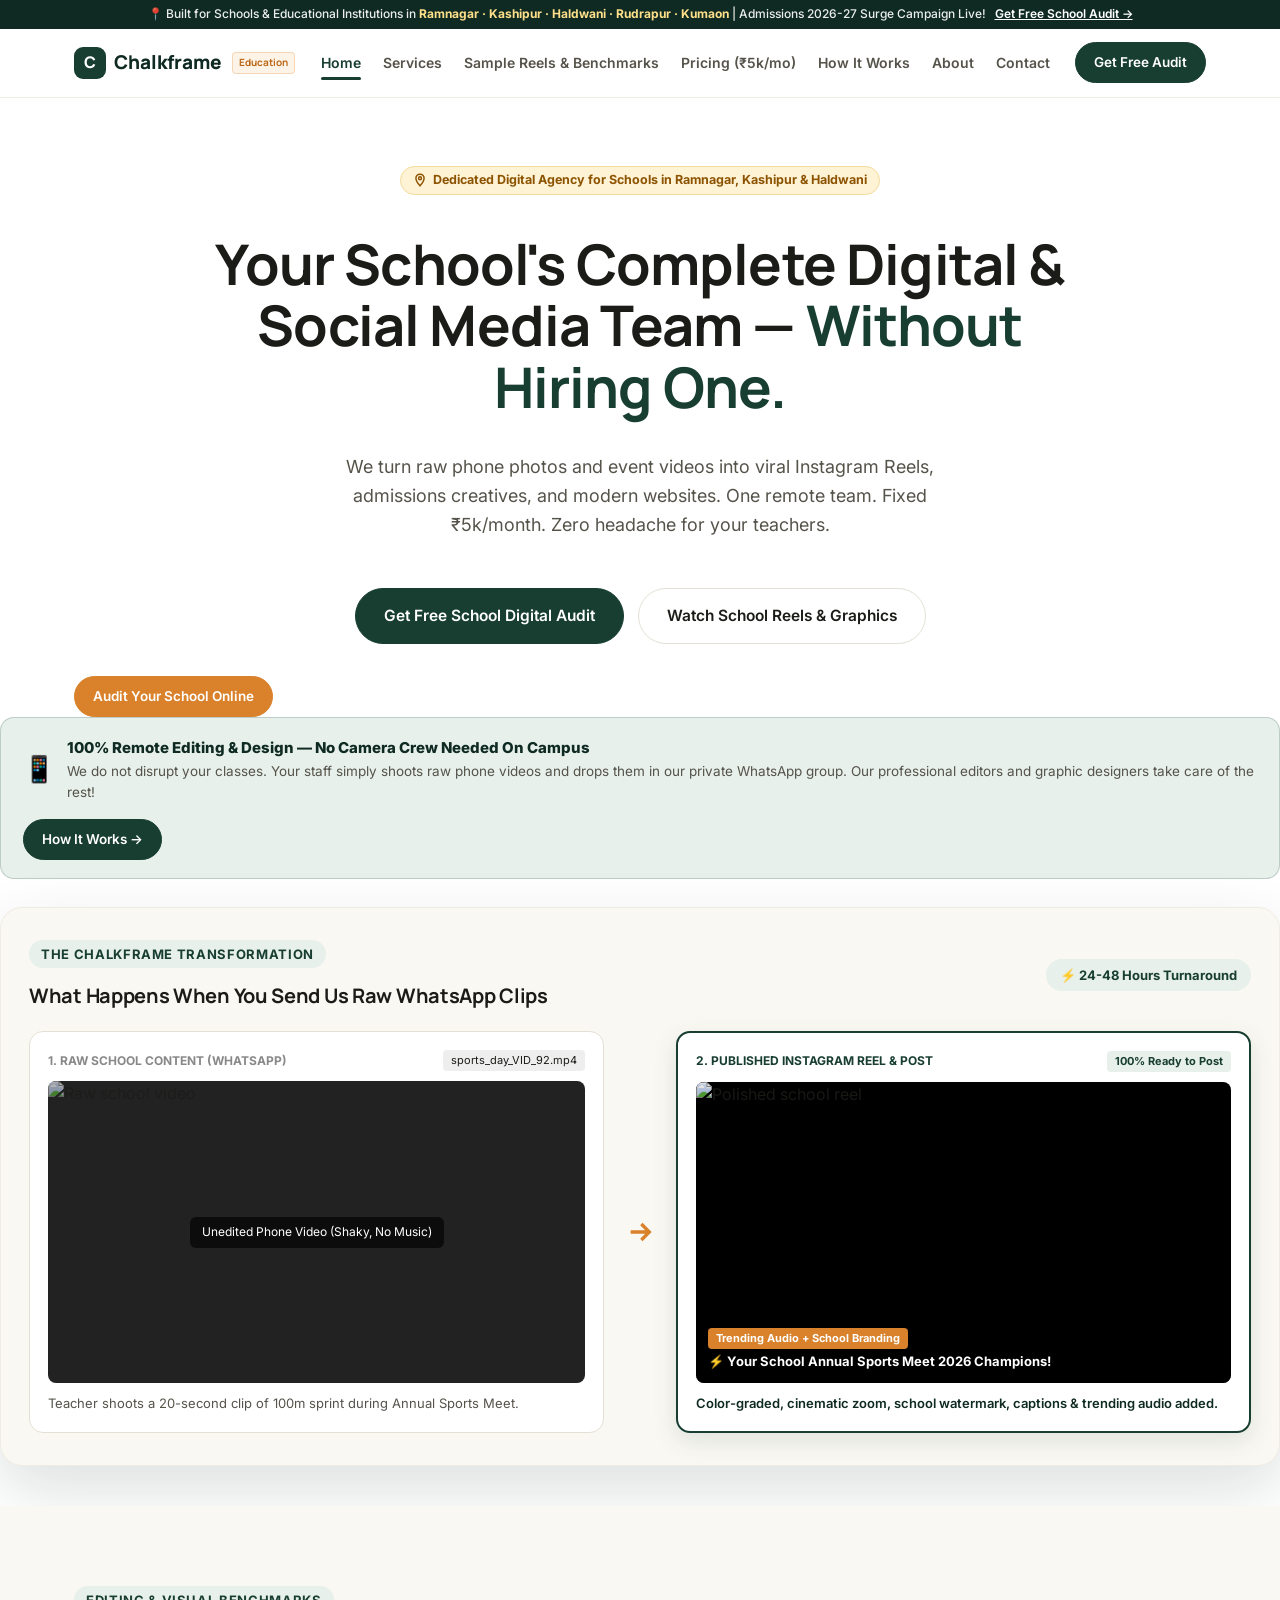
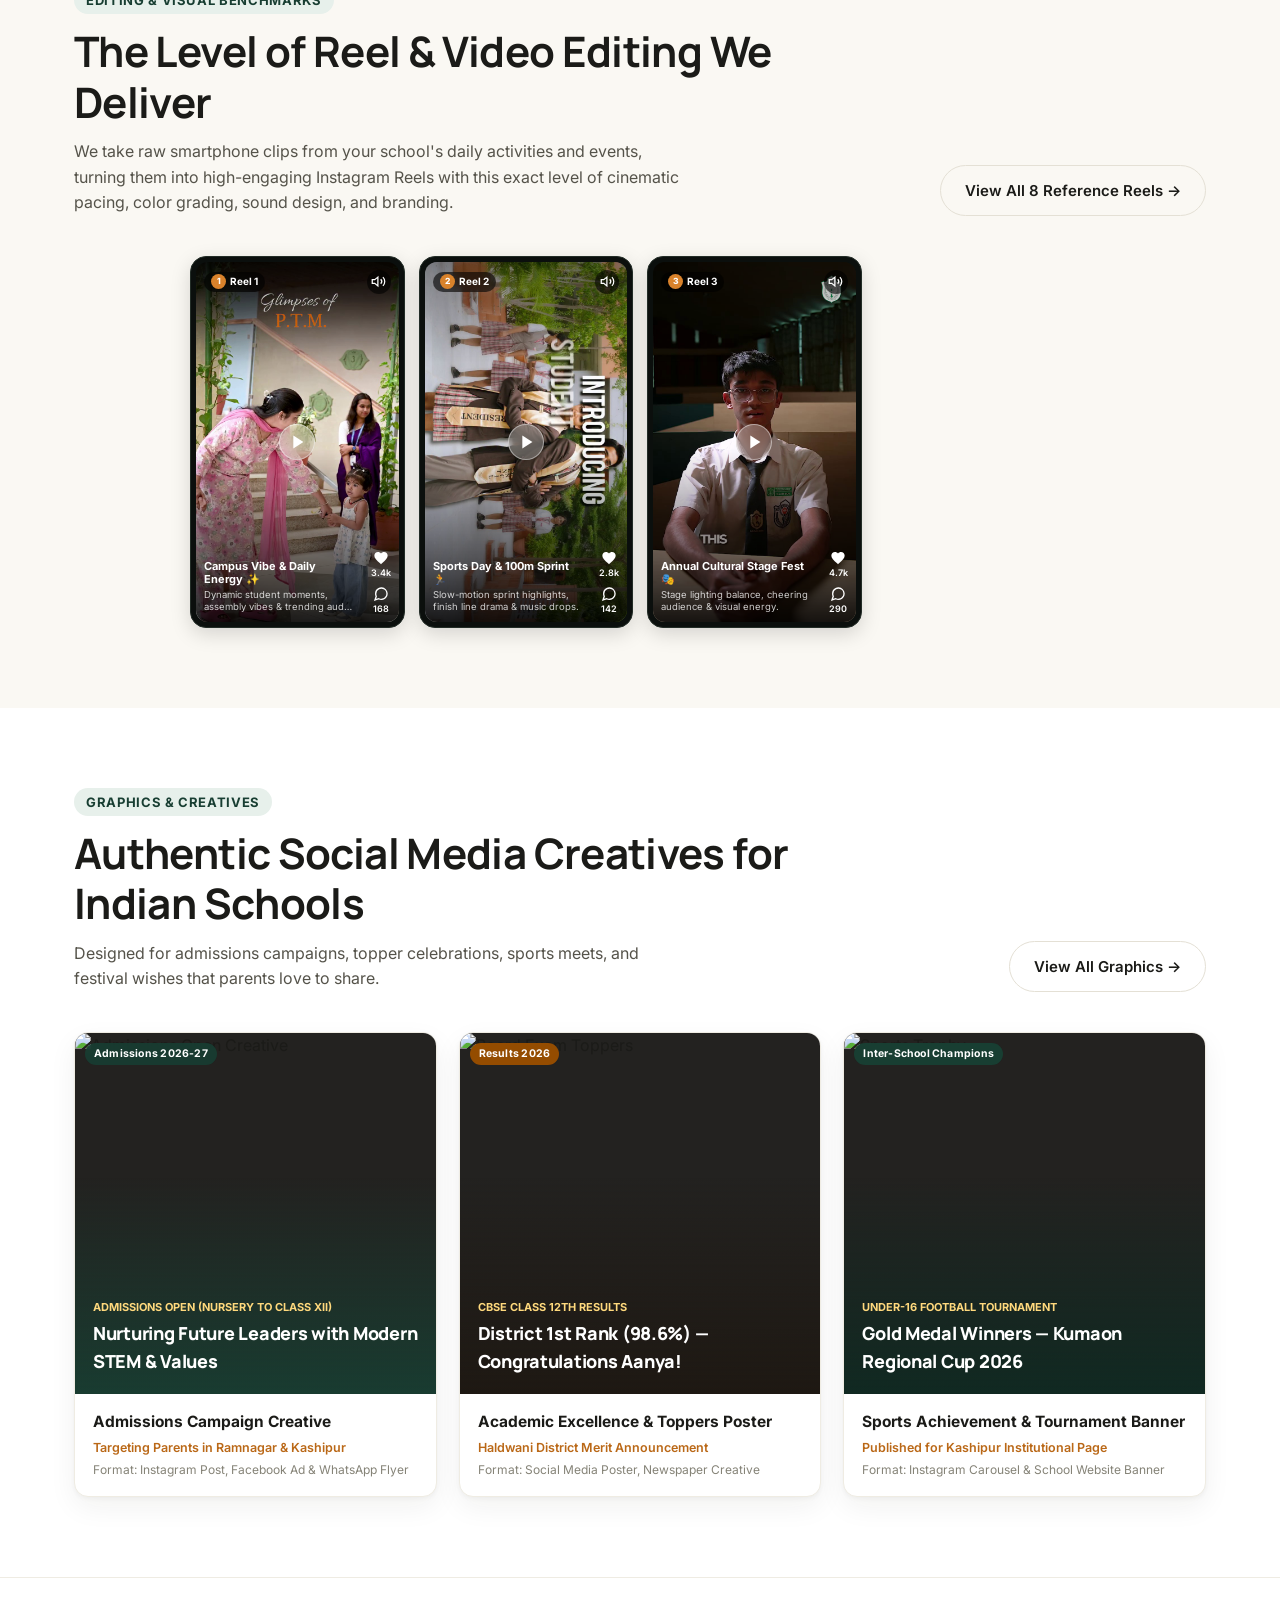
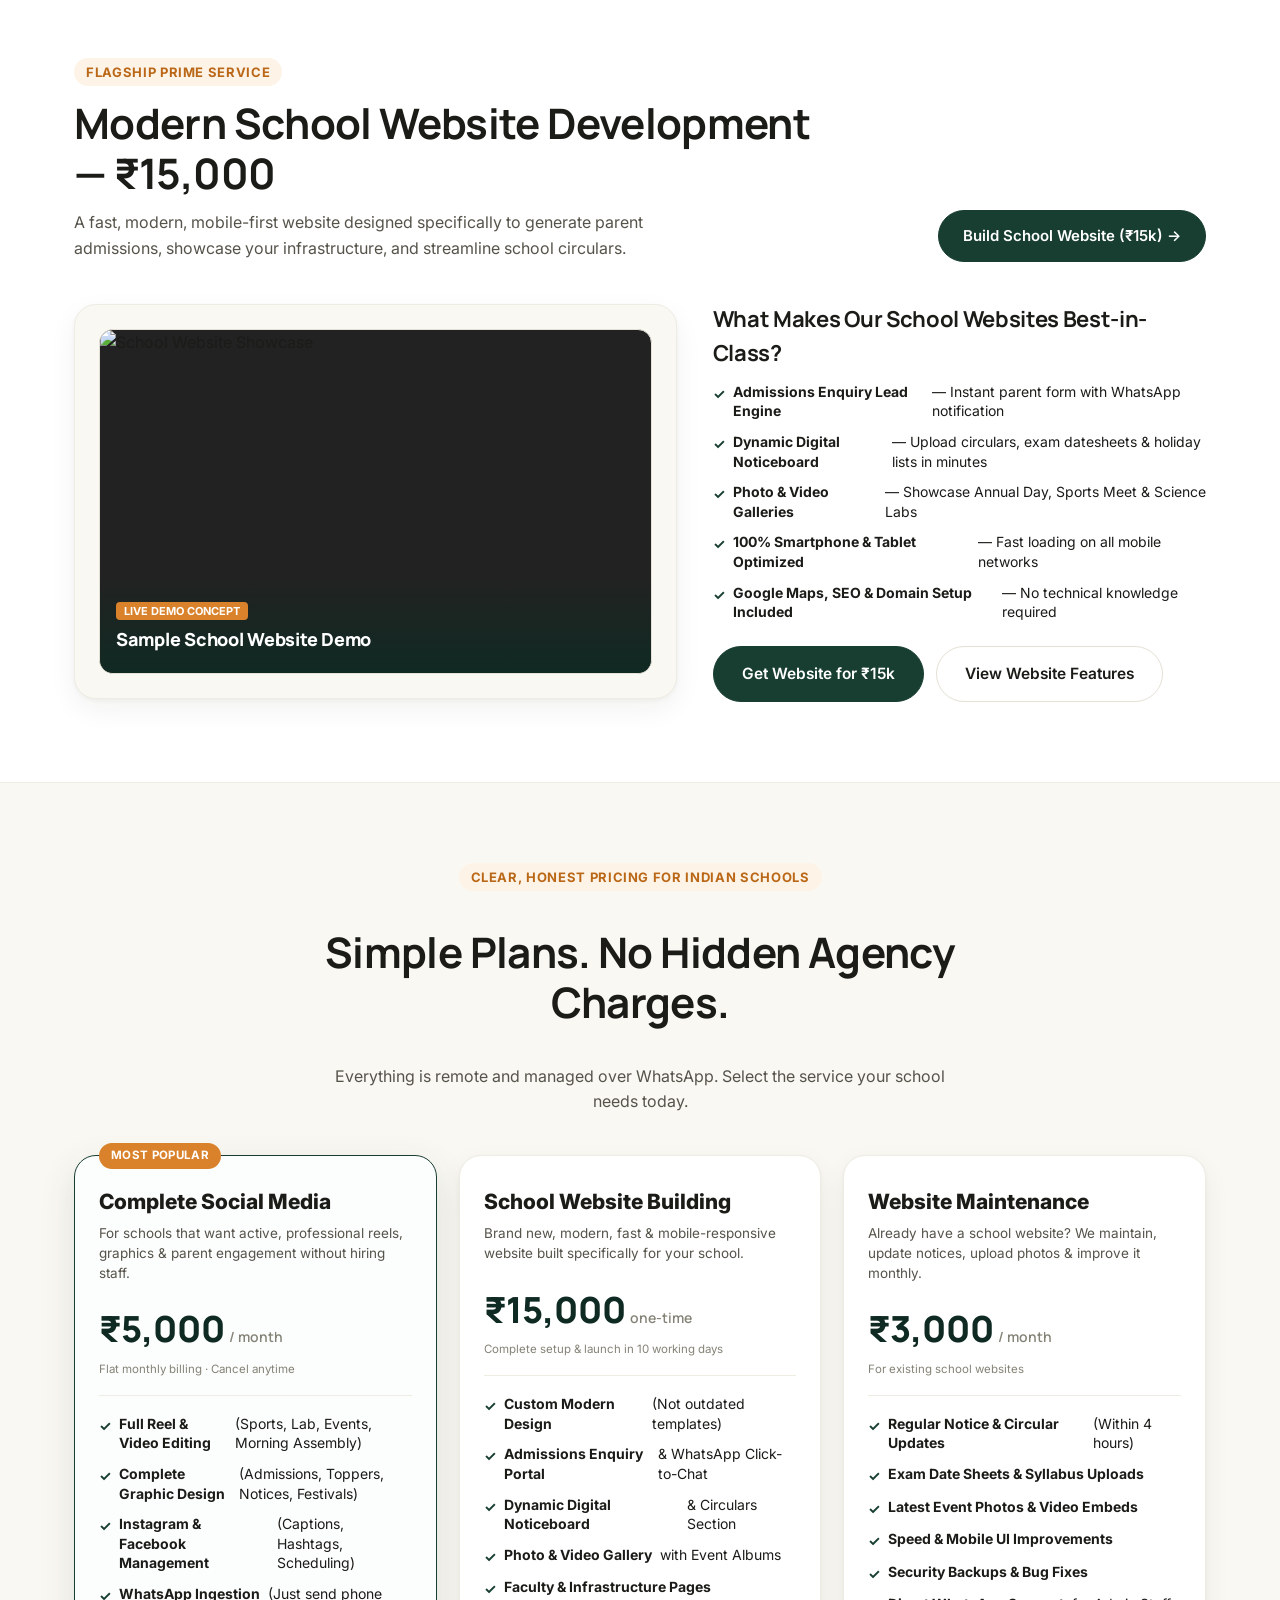
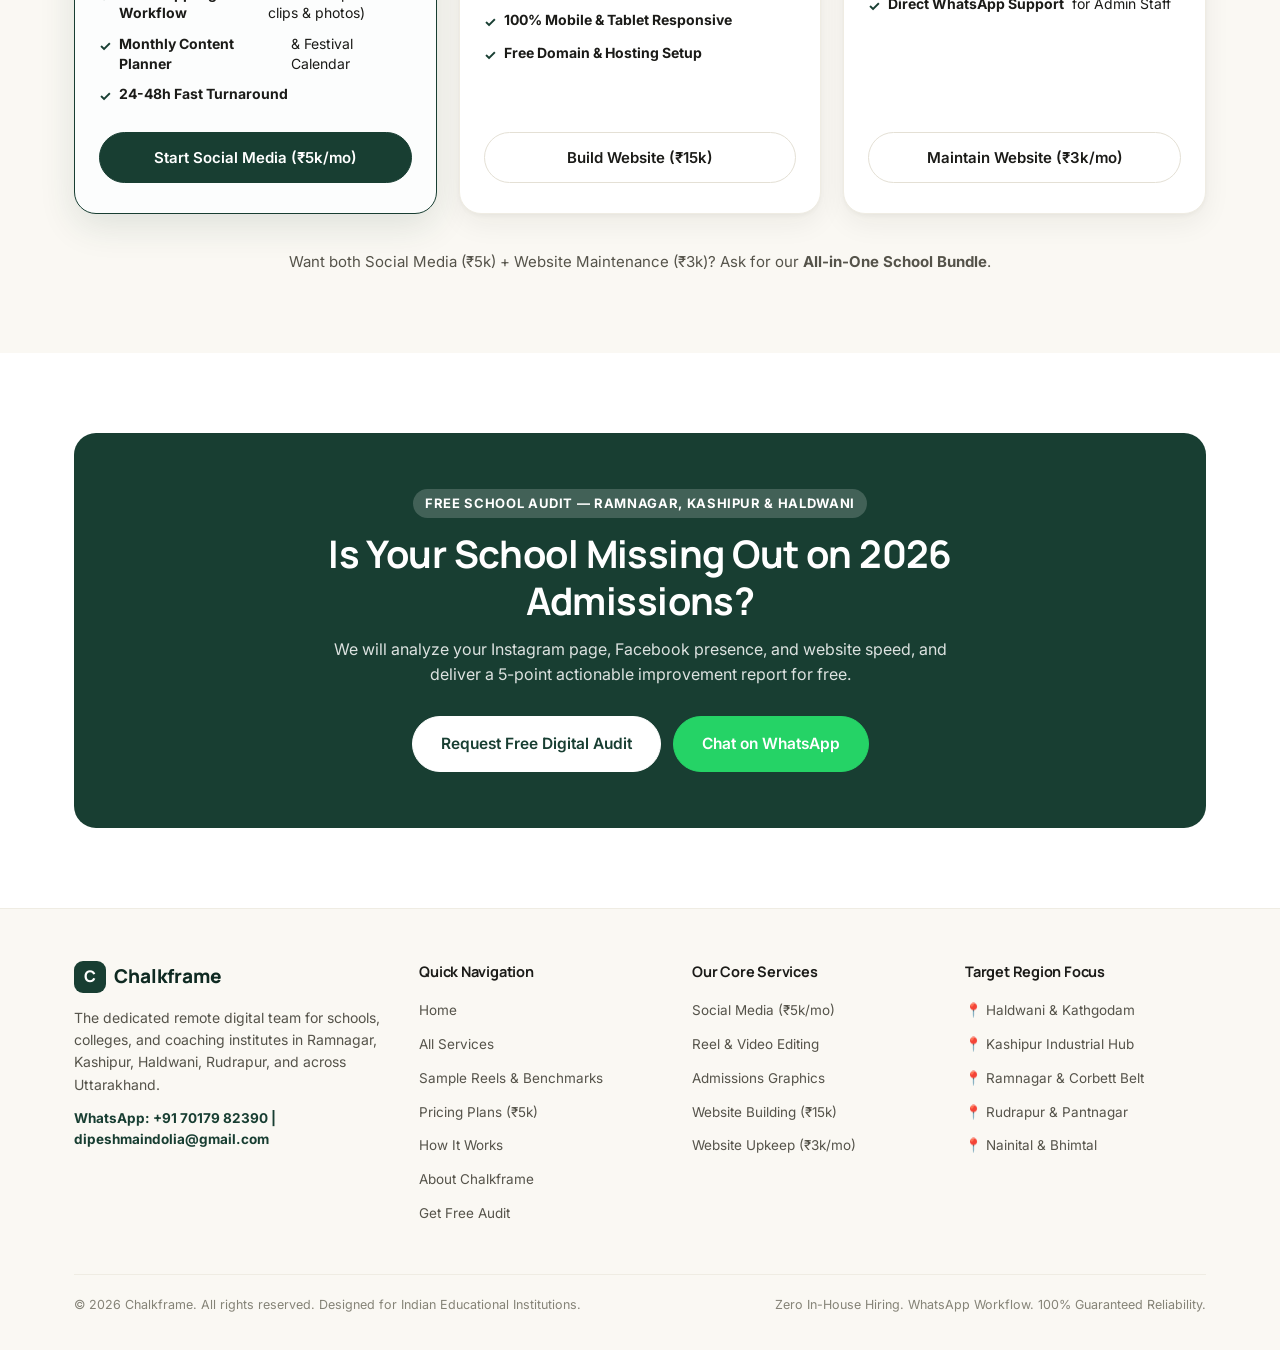
==== commit 47b4b1dd: "feat(pricing): update social media management pricing from 10k to 5k (₹5,000/month) across all pages" ====
--- a/index.html
+++ b/index.html
@@ -4,7 +4,7 @@
 <meta charset="UTF-8">
 <meta name="viewport" content="width=device-width, initial-scale=1.0">
 <title>Chalkframe — Remote Digital Team for Schools in Haldwani, Kashipur & Ramnagar</title>
-<meta name="description" content="Chalkframe handles complete social media (₹10k/mo), reel editing, graphic design, website building (₹15k) and website maintenance (₹3k/mo) for Indian schools in Haldwani, Kashipur, Ramnagar.">
+<meta name="description" content="Chalkframe handles complete social media (₹5k/mo), reel editing, graphic design, website building (₹15k) and website maintenance (₹3k/mo) for Indian schools in Haldwani, Kashipur, Ramnagar.">
 <link rel="preconnect" href="https://fonts.googleapis.com">
 <link rel="preconnect" href="https://fonts.gstatic.com" crossorigin>
 <link href="https://fonts.googleapis.com/css2?family=Manrope:wght@500;600;700;800&family=Inter:wght@400;500;600;700&display=swap" rel="stylesheet">
@@ -23,7 +23,7 @@
       <a href="index.html" class="active">Home</a>
       <a href="services.html" class="">Services</a>
       <a href="portfolio.html" class="">Sample Reels &amp; Benchmarks</a>
-      <a href="pricing.html" class="">Pricing (₹10k/mo)</a>
+      <a href="pricing.html" class="">Pricing (₹5k/mo)</a>
       <a href="how-it-works.html" class="">How It Works</a>
       <a href="about.html" class="">About</a>
       <a href="contact.html" class="">Contact</a>
@@ -74,7 +74,7 @@
         <span class="nav-icon">💰</span>
         <div class="nav-link-text">
           <div class="nav-link-title">Pricing Plans</div>
-          <div class="nav-link-sub">₹10k Social Media · ₹15k Website · ₹3k Maint.</div>
+          <div class="nav-link-sub">₹5k Social Media · ₹15k Website · ₹3k Maint.</div>
         </div>
       </a>
       <a href="how-it-works.html" class="mobile-nav-link ">
@@ -123,7 +123,7 @@
           Your School's Complete Digital &amp; Social Media Team — <span style="color: var(--pine);">Without Hiring One.</span>
         </h1>
         <p class="section-sub" style="font-size: 18px; text-align: center; max-width: 660px;">
-          We turn raw phone photos and event videos into viral Instagram Reels, admissions creatives, and modern websites. One remote team. Fixed ₹10k/month. Zero headache for your teachers.
+          We turn raw phone photos and event videos into viral Instagram Reels, admissions creatives, and modern websites. One remote team. Fixed ₹5k/month. Zero headache for your teachers.
         </p>
         <div style="display: flex; gap: 14px; justify-content: center; margin-top: 24px; flex-wrap: wrap;">
           <a href="contact.html" class="btn btn-primary btn-lg">Get Free School Digital Audit</a>
@@ -403,7 +403,7 @@
     </div>
   </section>
 
-  <!-- TRANSPARENT PRICING SECTION (10K / 15K / 3K) -->
+  <!-- TRANSPARENT PRICING SECTION (5k / 15K / 3K) -->
   <section id="pricing-section" class="bg-warm">
     <div class="wrap">
       <div class="section-head center">
@@ -413,14 +413,14 @@
       </div>
 
       <div class="pricing-grid-3">
-        <!-- Plan 1: 10K Social Media Whole Thing -->
+        <!-- Plan 1: 5k Social Media Whole Thing -->
         <div class="price-card featured reveal">
           <span class="price-tag-badge">Most Popular</span>
           <div class="price-title">Complete Social Media</div>
           <div class="price-subtitle">For schools that want active, professional reels, graphics &amp; parent engagement without hiring staff.</div>
           
           <div class="price-amount-box">
-            <div class="price-num">₹10,000 <small>/ month</small></div>
+            <div class="price-num">₹5,000 <small>/ month</small></div>
             <div class="price-gst">Flat monthly billing · Cancel anytime</div>
           </div>
 
@@ -433,7 +433,7 @@
             <li><span class="check">✓</span> <strong>24-48h Fast Turnaround</strong></li>
           </ul>
 
-          <a href="contact.html?plan=social10k" class="btn btn-primary">Start Social Media (₹10k/mo)</a>
+          <a href="contact.html?plan=social5k" class="btn btn-primary">Start Social Media (₹5k/mo)</a>
         </div>
 
         <!-- Plan 2: 15K Website Building -->
@@ -484,7 +484,7 @@
 
       <div style="margin-top: 36px; text-align: center;" class="reveal">
         <p style="font-size: 15px; color: var(--ink-soft);">
-          Want both Social Media (₹10k) + Website Maintenance (₹3k)? Ask for our <strong>All-in-One School Bundle</strong>.
+          Want both Social Media (₹5k) + Website Maintenance (₹3k)? Ask for our <strong>All-in-One School Bundle</strong>.
         </p>
       </div>
     </div>
@@ -527,7 +527,7 @@
           <li><a href="index.html">Home</a></li>
           <li><a href="services.html">All Services</a></li>
           <li><a href="portfolio.html">Sample Reels &amp; Benchmarks</a></li>
-          <li><a href="pricing.html">Pricing Plans (₹10k)</a></li>
+          <li><a href="pricing.html">Pricing Plans (₹5k)</a></li>
           <li><a href="how-it-works.html">How It Works</a></li>
           <li><a href="about.html">About Chalkframe</a></li>
           <li><a href="contact.html">Get Free Audit</a></li>
@@ -537,7 +537,7 @@
       <div class="footer-col">
         <h4>Our Core Services</h4>
         <ul class="footer-links-list">
-          <li><a href="services.html#social">Social Media (₹10k/mo)</a></li>
+          <li><a href="services.html#social">Social Media (₹5k/mo)</a></li>
           <li><a href="services.html#reels">Reel &amp; Video Editing</a></li>
           <li><a href="services.html#graphics">Admissions Graphics</a></li>
           <li><a href="services.html#website">Website Building (₹15k)</a></li>
